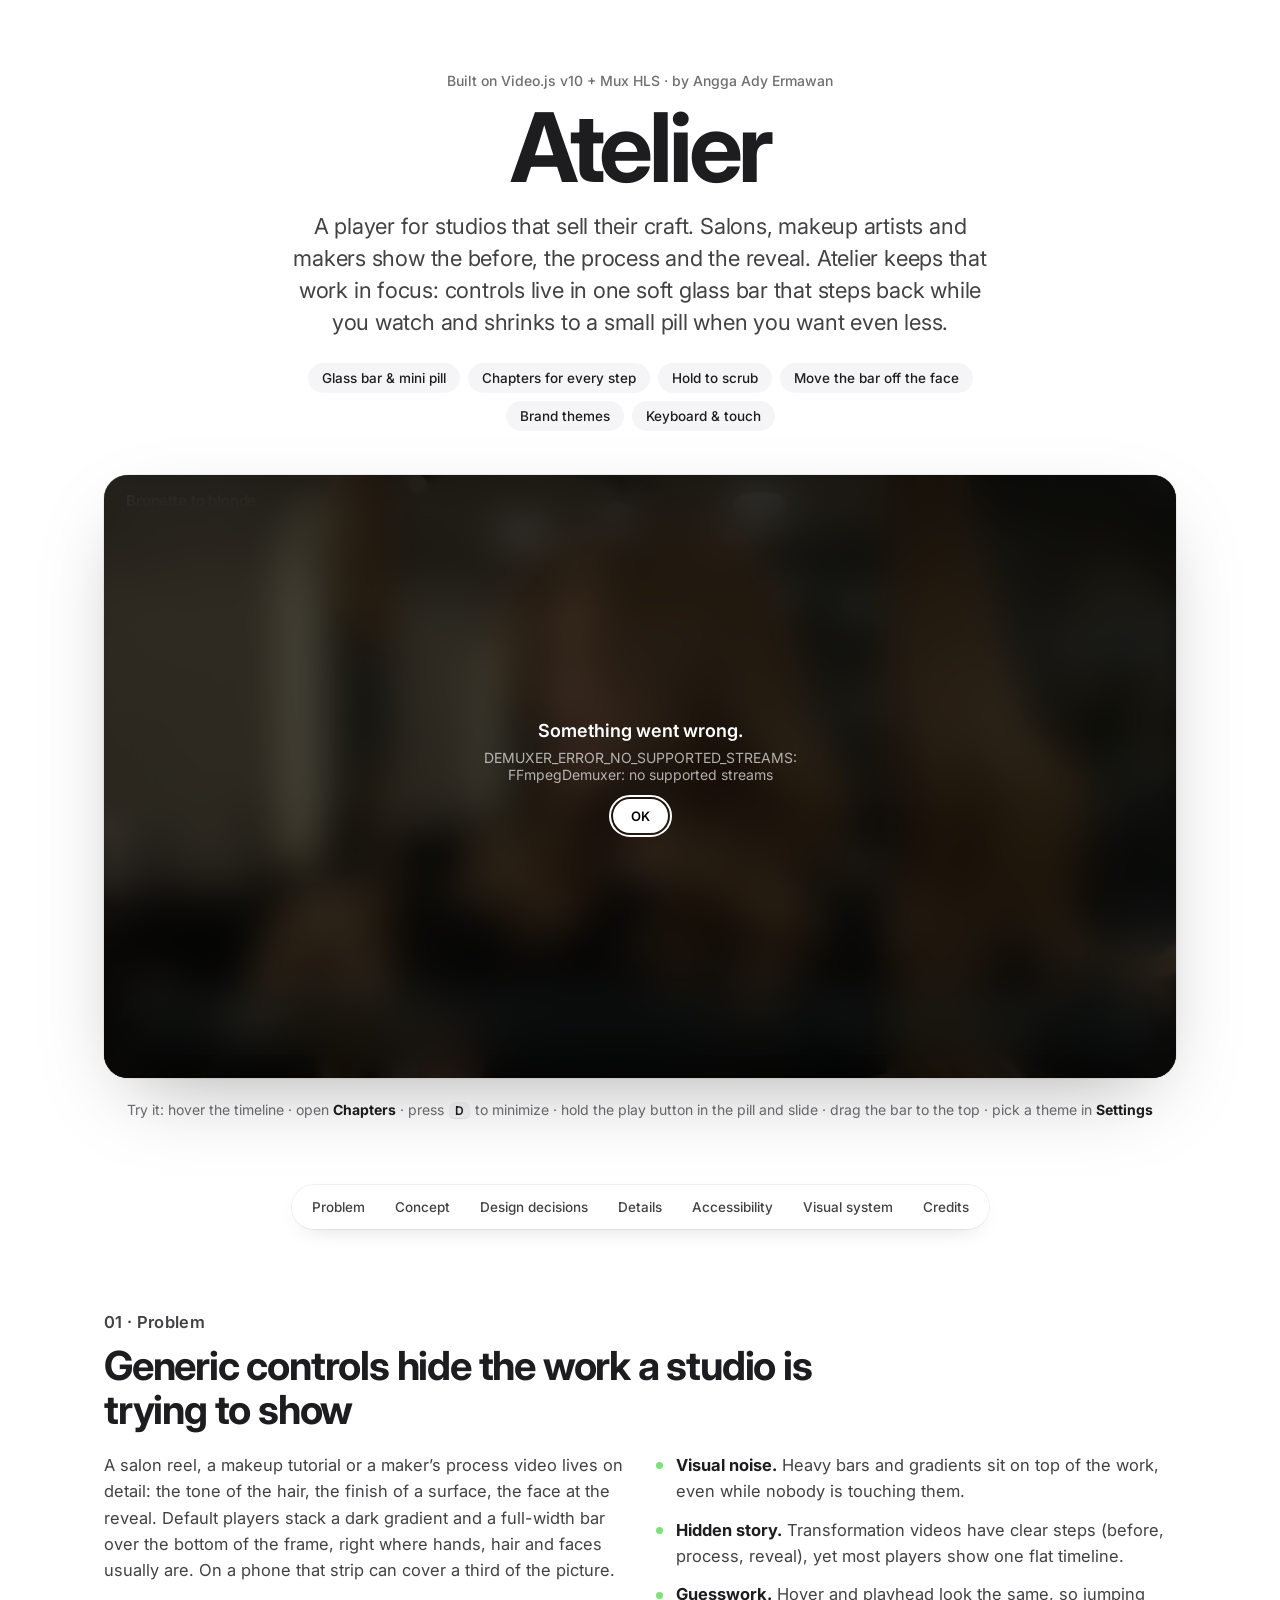
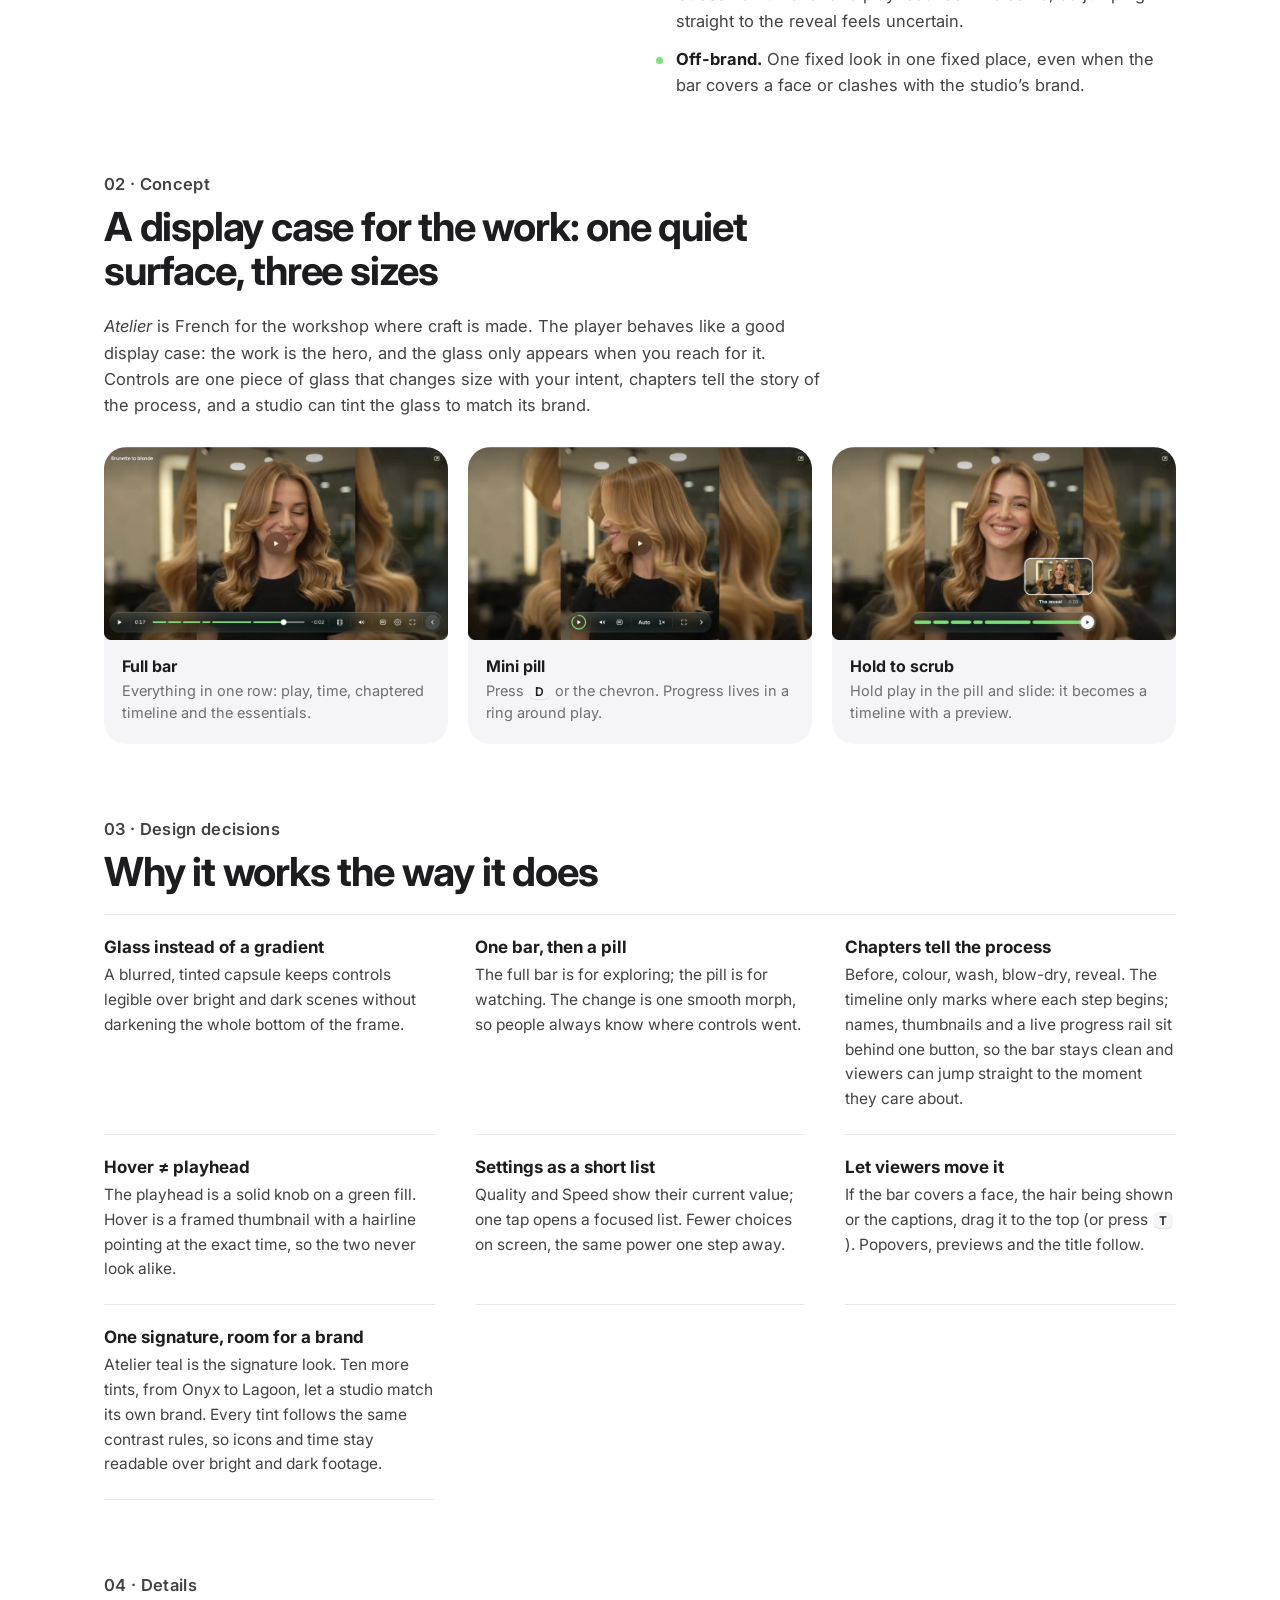
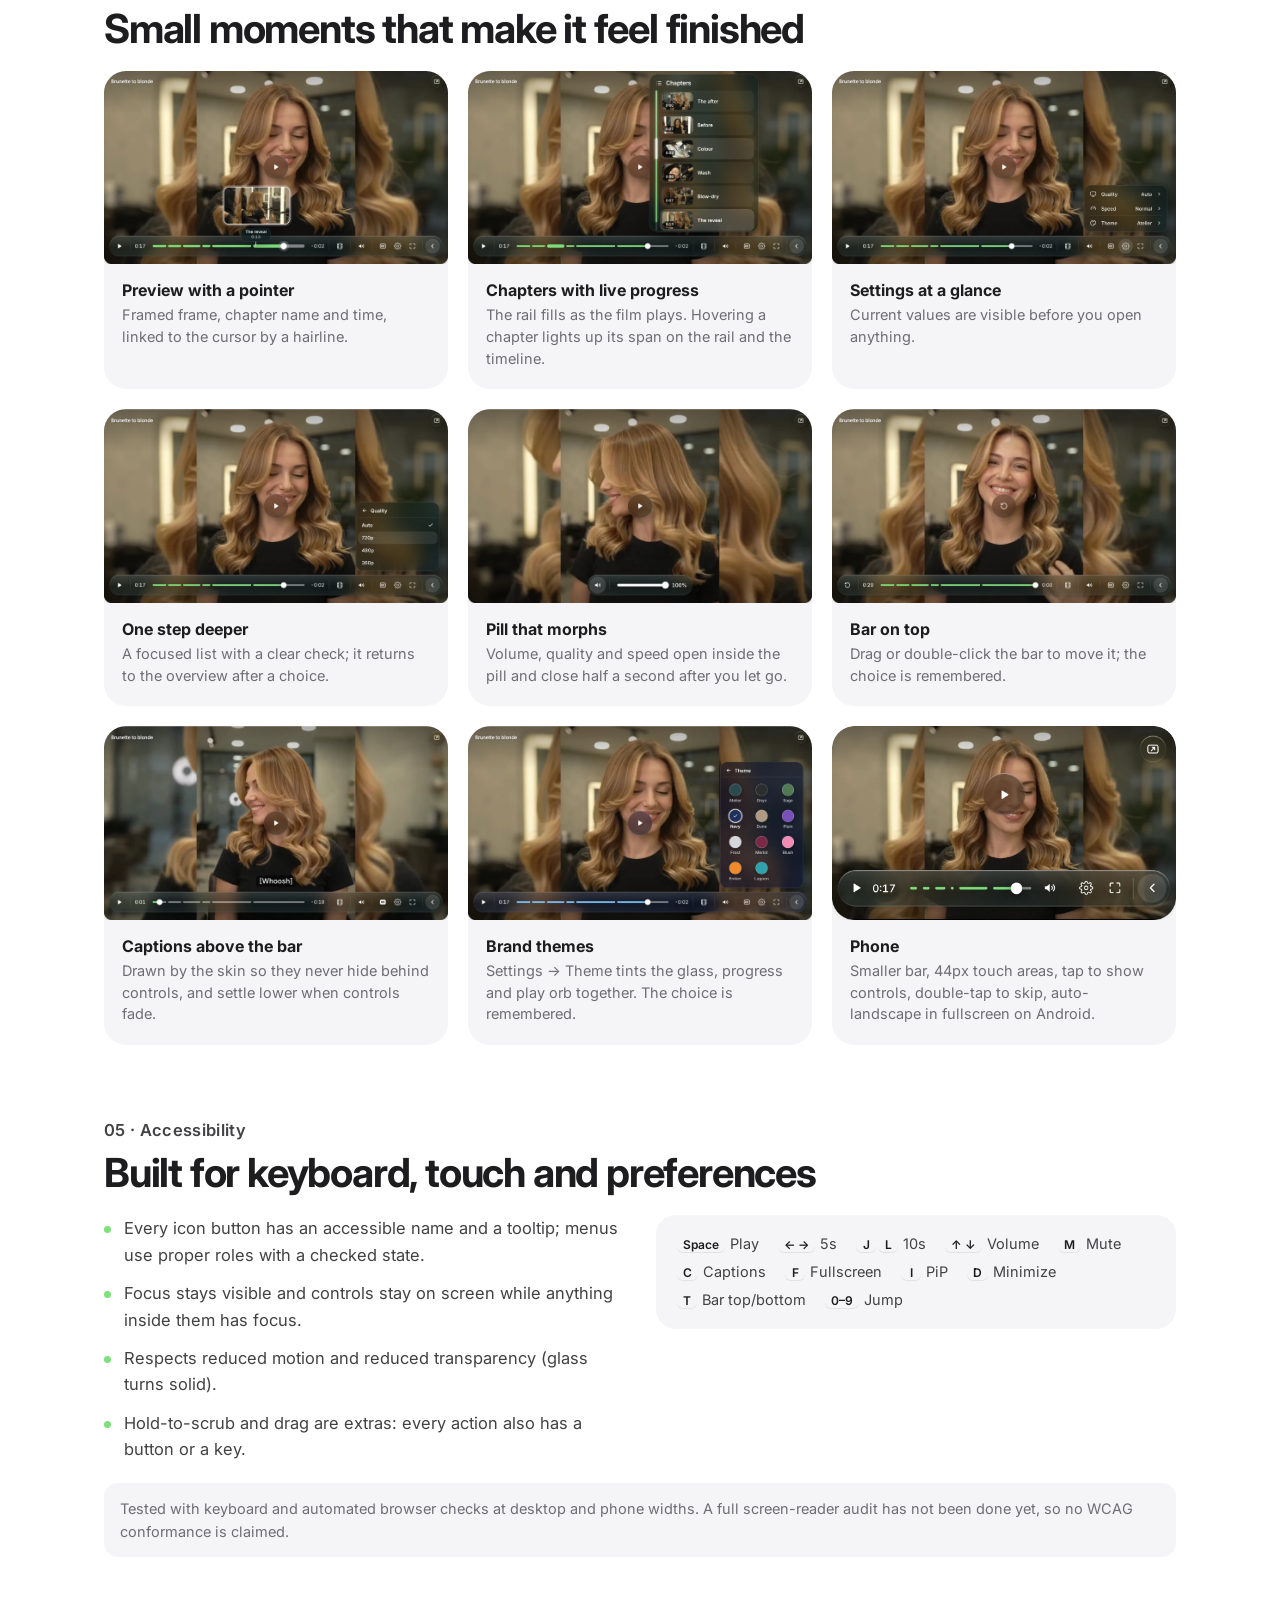
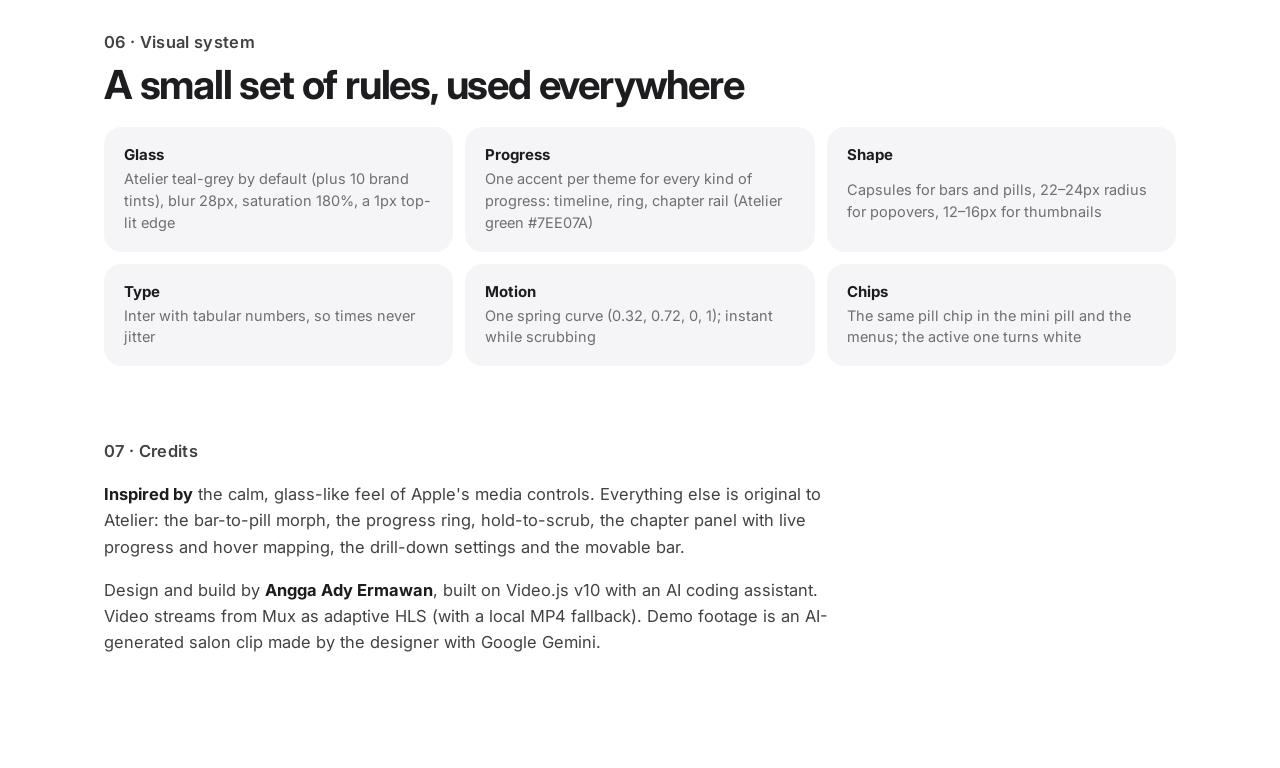
==== atelier/index.html @ 6e2654ac "Add files via upload" ====
<!doctype html>
<html lang="en">
<head>
<meta charset="utf-8">
<meta name="viewport" content="width=device-width, initial-scale=1">
<title>Atelier · A Video.js v10 skin</title>
<meta name="theme-color" content="#ffffff">
<meta name="description" content="Atelier is a Video.js v10 skin for creative studios and salons: a quiet glass player that keeps the work in focus, from the before to the reveal. Designed by Angga Ady Ermawan.">
<link rel="preconnect" href="https://fonts.googleapis.com">
<link rel="preconnect" href="https://fonts.gstatic.com" crossorigin>
<link href="https://fonts.googleapis.com/css2?family=Inter:wght@400;500;600;700&display=swap" rel="stylesheet" media="print" onload="this.media='all'">
  <script type="module" crossorigin src="./assets/index-X8mzECCW.js"></script>
  <link rel="stylesheet" crossorigin href="./assets/index-D1IJtqYs.css">
</head>
<body>
<main class="page">
  <header class="intro">
    <p class="eyebrow">Built on Video.js v10 + Mux HLS · by Angga Ady Ermawan</p>
    <h1>Atelier</h1>
    <p class="lede">A player for studios that sell their craft. Salons, makeup artists and makers show the before, the process and the reveal. Atelier keeps that work in focus: controls live in one soft glass bar that steps back while you watch and shrinks to a small pill when you want even less.</p>
    <ul class="pills" aria-label="Highlights">
      <li>Glass bar &amp; mini pill</li><li>Chapters for every step</li><li>Hold to scrub</li><li>Move the bar off the face</li><li>Brand themes</li><li>Keyboard &amp; touch</li>
    </ul>
  </header>

  <video-player class="atelier" content-title="Brunette to blonde" data-mux-playback-id="DE3edfRfpi7k1F00WEbUk01KboC4ZcxB9VLWufKX5AArU">
    <media-container class="atelier-container">
      <video data-fallback="media/salon-720.mp4" poster="media/poster.jpg" style="object-fit:cover" playsinline preload="metadata" crossorigin="anonymous">
        <track kind="chapters" src="media/chapters.vtt" srclang="en" label="Chapters" default>
        <track kind="metadata" src="media/storyboard.vtt" label="thumbnails" default>
        <track kind="captions" src="media/captions.vtt" srclang="en" label="English">
      </video>

      <div class="atelier-captions" aria-hidden="true"><span></span></div>
      <media-poster class="atelier-poster"><img alt=""></media-poster>

      <media-buffering-indicator class="atelier-buffering" aria-hidden="true">
        <svg viewBox="0 0 48 48"><circle cx="24" cy="24" r="20"/></svg>
      </media-buffering-indicator>

      <media-seek-indicator class="atelier-seek-indicator" aria-hidden="true">
        <span class="atelier-seek-sign"></span><media-seek-indicator-value></media-seek-indicator-value>
      </media-seek-indicator>

      <media-volume-indicator class="atelier-volume-indicator" aria-hidden="true">
        <media-volume-indicator-fill class="atelier-volume-indicator-fill">
          <media-volume-indicator-value class="atelier-volume-indicator-value"></media-volume-indicator-value>
        </media-volume-indicator-fill>
      </media-volume-indicator>

      <media-controls class="atelier-controls">
        <media-controls-backdrop class="atelier-scrim"></media-controls-backdrop>
        <media-controls-content class="atelier-content">
          <media-tooltip-group>

          <div class="atelier-top">
            <div class="atelier-heading">
              <media-title class="atelier-title"></media-title>
            </div>
            <media-pip-button class="atelier-btn atelier-ghost" id="at-pip">
              <svg class="i-on" viewBox="0 0 24 24"><rect x="3" y="5" width="18" height="14" rx="3"/><rect x="12" y="11.5" width="6.5" height="5" rx="1.4" class="fill"/></svg>
              <svg class="i-off" viewBox="0 0 24 24"><rect x="3" y="5" width="18" height="14" rx="3"/><path d="M9 15l6-6m-4 0h4v4"/></svg>
            </media-pip-button>
            <media-tooltip trigger="at-pip" side="bottom" class="atelier-tip"><media-tooltip-label></media-tooltip-label><media-tooltip-shortcut class="atelier-kbd"></media-tooltip-shortcut></media-tooltip>
          </div>

          <media-controls-group class="atelier-center">
            <media-seek-button seconds="-10" class="atelier-btn atelier-orb-sm">
              <svg viewBox="0 0 24 24"><path d="M4 12a8 8 0 1 0 2.4-5.7M4 4v4h4"/></svg><span>10</span>
            </media-seek-button>
            <media-play-button class="atelier-orb">
              <svg class="i-play" viewBox="0 0 24 24"><path d="M8 5.6v12.8a.8.8 0 0 0 1.2.7l10.2-6.4a.8.8 0 0 0 0-1.4L9.2 4.9A.8.8 0 0 0 8 5.6z" class="fill"/></svg>
              <svg class="i-pause" viewBox="0 0 24 24"><rect x="6.5" y="5" width="3.6" height="14" rx="1.2" class="fill"/><rect x="13.9" y="5" width="3.6" height="14" rx="1.2" class="fill"/></svg>
              <svg class="i-replay" viewBox="0 0 24 24"><path d="M4 12a8 8 0 1 0 2.4-5.7M4 4v4h4"/></svg>
            </media-play-button>
            <media-seek-button seconds="10" class="atelier-btn atelier-orb-sm">
              <svg viewBox="0 0 24 24"><path d="M20 12a8 8 0 1 1-2.4-5.7M20 4v4h-4"/></svg><span>10</span>
            </media-seek-button>
          </media-controls-group>

          <div class="atelier-dock">
          <div class="atelier-full">
          <div class="atelier-scrub">
            <media-time class="atelier-scrub-time" type="current"></media-time>
            <media-time-slider class="atelier-timeline">
              <media-time-slider-chapters class="atelier-chapters">
                <template>
                  <div class="atelier-chapter">
                    <media-slider-track class="atelier-track">
                      <media-slider-buffer class="atelier-buffer"></media-slider-buffer>
                      <media-slider-fill class="atelier-fill"></media-slider-fill>
                    </media-slider-track>
                  </div>
                </template>
              </media-time-slider-chapters>
              <media-slider-thumb class="atelier-knob"></media-slider-thumb>
              <media-slider-preview class="atelier-preview">
                <div class="atelier-card">
                  <media-slider-thumbnail class="atelier-thumb"><img alt="" aria-hidden="true" decoding="async"></media-slider-thumbnail>
                  <div class="atelier-pill">
                    <media-time-slider-chapter-title class="atelier-card-chapter"></media-time-slider-chapter-title>
                    <media-slider-value class="atelier-card-time" type="pointer"></media-slider-value>
                  </div>
                  <i class="atelier-stem" aria-hidden="true"></i>
                </div>
              </media-slider-preview>
            </media-time-slider>
            <media-time class="atelier-scrub-time atelier-remaining" type="remaining"></media-time>
          </div>
          <span class="atelier-divider at-fold" aria-hidden="true"></span>
          <div class="atelier-bar">
            <media-play-button class="atelier-btn" id="at-play">
              <svg class="atelier-ring" viewBox="0 0 48 48" aria-hidden="true"><circle class="ring-bg" cx="24" cy="24" r="21"/><circle class="ring-fg" cx="24" cy="24" r="21" pathLength="100"/></svg>
              <svg class="i-play" viewBox="0 0 24 24"><path d="M8 5.6v12.8a.8.8 0 0 0 1.2.7l10.2-6.4a.8.8 0 0 0 0-1.4L9.2 4.9A.8.8 0 0 0 8 5.6z" class="fill"/></svg>
              <svg class="i-pause" viewBox="0 0 24 24"><rect x="6.5" y="5" width="3.6" height="14" rx="1.2" class="fill"/><rect x="13.9" y="5" width="3.6" height="14" rx="1.2" class="fill"/></svg>
              <svg class="i-replay" viewBox="0 0 24 24"><path d="M4 12a8 8 0 1 0 2.4-5.7M4 4v4h4"/></svg>
            </media-play-button>
            <media-tooltip trigger="at-play" side="top" class="atelier-tip"><media-tooltip-label></media-tooltip-label><media-tooltip-shortcut class="atelier-kbd"></media-tooltip-shortcut></media-tooltip>
            <span class="bar-sep play-sep" aria-hidden="true"></span>

            <span class="bar-sep chap-sep" aria-hidden="true"></span>
            <button type="button" class="atelier-btn atelier-chapters-btn at-fold" id="at-chapters" aria-haspopup="true" aria-expanded="false" aria-controls="at-chapters-menu" aria-label="Chapters" hidden>
              <svg viewBox="0 0 24 24"><rect x="4" y="3" width="16" height="18" rx="2.5"/><path d="M8 3v18M16 3v18M4 7.5h4M4 12h4M4 16.5h4M16 7.5h4M16 12h4M16 16.5h4"/></svg>
            </button>
            <media-tooltip trigger="at-chapters" side="top" class="atelier-tip"><span>Chapters</span></media-tooltip>

            <span class="atelier-spacer"><span class="atelier-scene" aria-hidden="true"></span></span>

            <span class="bar-sep" aria-hidden="true"></span>
            <media-mute-button class="atelier-btn at-fold" id="at-mute" commandfor="at-volume">
              <svg class="i-vol" viewBox="0 0 24 24"><path d="M4 9.5v5h3.2L12 18.6V5.4L7.2 9.5z" class="fill"/><path class="w1" d="M15.5 9.5a3.5 3.5 0 0 1 0 5"/><path class="w2" d="M18 7a7 7 0 0 1 0 10"/></svg>
              <svg class="i-muted" viewBox="0 0 24 24"><path d="M4 9.5v5h3.2L12 18.6V5.4L7.2 9.5z" class="fill"/><path d="M16 9.5l5 5m0-5l-5 5"/></svg>
            </media-mute-button>
            <media-volume-popover id="at-volume" open-on-hover delay="150" close-delay="120" side="top" class="atelier-volume-pop">
              <media-volume-slider class="atelier-volume" orientation="vertical">
                <media-slider-track class="atelier-volume-track"><media-slider-fill class="atelier-volume-fill"></media-slider-fill></media-slider-track>
                <media-slider-thumb class="atelier-volume-thumb"></media-slider-thumb>
              </media-volume-slider>
            </media-volume-popover>

            <span class="bar-sep" aria-hidden="true"></span>
            <media-captions-button class="atelier-btn atelier-cc" id="at-cc">
              <svg viewBox="0 0 24 24"><rect x="3" y="5" width="18" height="14" rx="3.2"/><path d="M10.4 10.2a2.2 2.2 0 1 0 0 3.6M16.6 10.2a2.2 2.2 0 1 0 0 3.6"/></svg>
            </media-captions-button>
            <media-tooltip trigger="at-cc" side="top" class="atelier-tip"><media-tooltip-label></media-tooltip-label><media-tooltip-shortcut class="atelier-kbd"></media-tooltip-shortcut></media-tooltip>
            <span class="atelier-csep" aria-hidden="true"></span>
            <span class="atelier-quality" aria-label="Quality"></span>

            <button type="button" class="atelier-btn atelier-settings-btn at-fold" id="at-settings" aria-haspopup="true" aria-expanded="false" aria-controls="at-settings-menu" aria-label="Playback speed">
              <svg viewBox="0 0 24 24"><circle cx="12" cy="12" r="3"/><path d="M19.4 15a1.7 1.7 0 0 0 .3 1.8l.1.1a2 2 0 1 1-2.8 2.8l-.1-.1a1.7 1.7 0 0 0-1.8-.3 1.7 1.7 0 0 0-1 1.5V21a2 2 0 1 1-4 0v-.1a1.7 1.7 0 0 0-1.1-1.5 1.7 1.7 0 0 0-1.8.3l-.1.1a2 2 0 1 1-2.8-2.8l.1-.1a1.7 1.7 0 0 0 .3-1.8 1.7 1.7 0 0 0-1.5-1H3a2 2 0 1 1 0-4h.1a1.7 1.7 0 0 0 1.5-1.1 1.7 1.7 0 0 0-.3-1.8l-.1-.1a2 2 0 1 1 2.8-2.8l.1.1a1.7 1.7 0 0 0 1.8.3H9a1.7 1.7 0 0 0 1-1.5V3a2 2 0 1 1 4 0v.1a1.7 1.7 0 0 0 1 1.5 1.7 1.7 0 0 0 1.8-.3l.1-.1a2 2 0 1 1 2.8 2.8l-.1.1a1.7 1.7 0 0 0-.3 1.8V9a1.7 1.7 0 0 0 1.5 1H21a2 2 0 1 1 0 4h-.1a1.7 1.7 0 0 0-1.5 1z"/></svg>
            </button>
            <media-tooltip trigger="at-settings" side="top" class="atelier-tip"><span>Speed</span></media-tooltip>

            <media-fullscreen-button class="atelier-btn at-fold" id="at-fs">
              <svg class="i-enter" viewBox="0 0 24 24"><path d="M4 9V5.5A1.5 1.5 0 0 1 5.5 4H9M15 4h3.5A1.5 1.5 0 0 1 20 5.5V9M20 15v3.5a1.5 1.5 0 0 1-1.5 1.5H15M9 20H5.5A1.5 1.5 0 0 1 4 18.5V15"/></svg>
              <svg class="i-exit" viewBox="0 0 24 24"><path d="M9 4v3.5A1.5 1.5 0 0 1 7.5 9H4M20 9h-3.5A1.5 1.5 0 0 1 15 7.5V4M15 20v-3.5a1.5 1.5 0 0 1 1.5-1.5H20M4 15h3.5A1.5 1.5 0 0 1 9 16.5V20"/></svg>
            </media-fullscreen-button>
            <media-tooltip trigger="at-fs" side="top" class="atelier-tip"><media-tooltip-label></media-tooltip-label><media-tooltip-shortcut class="atelier-kbd"></media-tooltip-shortcut></media-tooltip>

            <span class="atelier-vsep" aria-hidden="true"></span>
            <button type="button" class="atelier-btn atelier-compact-toggle" id="at-compact" aria-expanded="true" aria-label="Collapse controls">
              <svg viewBox="0 0 24 24"><path d="M14.5 6l-6 6 6 6"/></svg>
            </button>
            <media-tooltip trigger="at-compact" side="top" class="atelier-tip"><span class="at-compact-label">Collapse</span><span class="atelier-kbd">D</span></media-tooltip>
          </div>
          </div>
          <div class="atelier-mini" data-view="main">
            <div class="mini-view" data-name="main">
              <media-play-button class="atelier-btn mini-play">
                <svg class="atelier-ring" viewBox="0 0 48 48" aria-hidden="true"><circle class="ring-bg" cx="24" cy="24" r="21"/><circle class="ring-fg" cx="24" cy="24" r="21" pathLength="100"/></svg>
                <svg class="i-play" viewBox="0 0 24 24"><path d="M8 5.6v12.8a.8.8 0 0 0 1.2.7l10.2-6.4a.8.8 0 0 0 0-1.4L9.2 4.9A.8.8 0 0 0 8 5.6z" class="fill"/></svg>
                <svg class="i-pause" viewBox="0 0 24 24"><rect x="6.5" y="5" width="3.6" height="14" rx="1.2" class="fill"/><rect x="13.9" y="5" width="3.6" height="14" rx="1.2" class="fill"/></svg>
                <svg class="i-replay" viewBox="0 0 24 24"><path d="M4 12a8 8 0 1 0 2.4-5.7M4 4v4h4"/></svg>
              </media-play-button>
              <span class="mini-sep" aria-hidden="true"></span>
              <button type="button" class="atelier-btn mini-open" data-open="volume" aria-label="Volume">
                <svg class="i-vol" viewBox="0 0 24 24"><path d="M4 9.5v5h3.2L12 18.6V5.4L7.2 9.5z" class="fill"/><path class="w1" d="M15.5 9.5a3.5 3.5 0 0 1 0 5"/><path class="w2" d="M18 7a7 7 0 0 1 0 10"/></svg>
              </button>
              <media-captions-button class="atelier-btn atelier-cc">
                <svg viewBox="0 0 24 24"><rect x="3" y="5" width="18" height="14" rx="3.2"/><path d="M10.4 10.2a2.2 2.2 0 1 0 0 3.6M16.6 10.2a2.2 2.2 0 1 0 0 3.6"/></svg>
              </media-captions-button>
              <span class="mini-sep" aria-hidden="true"></span>
              <button type="button" class="atelier-btn mini-open mini-gear" data-open="more" aria-label="Quality and speed"><svg viewBox="0 0 24 24"><circle cx="12" cy="12" r="3"/><path d="M19.4 15a1.7 1.7 0 0 0 .3 1.8l.1.1a2 2 0 1 1-2.8 2.8l-.1-.1a1.7 1.7 0 0 0-1.8-.3 1.7 1.7 0 0 0-1 1.5V21a2 2 0 1 1-4 0v-.1a1.7 1.7 0 0 0-1.1-1.5 1.7 1.7 0 0 0-1.8.3l-.1.1a2 2 0 1 1-2.8-2.8l.1-.1a1.7 1.7 0 0 0 .3-1.8 1.7 1.7 0 0 0-1.5-1H3a2 2 0 1 1 0-4h.1a1.7 1.7 0 0 0 1.5-1.1 1.7 1.7 0 0 0-.3-1.8l-.1-.1a2 2 0 1 1 2.8-2.8l.1.1a1.7 1.7 0 0 0 1.8.3H9a1.7 1.7 0 0 0 1-1.5V3a2 2 0 1 1 4 0v.1a1.7 1.7 0 0 0 1 1.5 1.7 1.7 0 0 0 1.8-.3l.1-.1a2 2 0 1 1 2.8 2.8l-.1.1a1.7 1.7 0 0 0-.3 1.8V9a1.7 1.7 0 0 0 1.5 1H21a2 2 0 1 1 0 4h-.1a1.7 1.7 0 0 0-1.5 1z"/></svg></button>
              <button type="button" class="mini-text mini-open" data-open="quality" aria-label="Quality"><span class="mini-quality"></span></button>
              <button type="button" class="mini-text mini-open" data-open="speed" aria-label="Speed"><span class="mini-speed">1×</span></button>
              <span class="mini-sep" aria-hidden="true"></span>
              <media-fullscreen-button class="atelier-btn mini-fs">
                <svg class="i-enter" viewBox="0 0 24 24"><path d="M4 9V5.5A1.5 1.5 0 0 1 5.5 4H9M15 4h3.5A1.5 1.5 0 0 1 20 5.5V9M20 15v3.5a1.5 1.5 0 0 1-1.5 1.5H15M9 20H5.5A1.5 1.5 0 0 1 4 18.5V15"/></svg>
                <svg class="i-exit" viewBox="0 0 24 24"><path d="M9 4v3.5A1.5 1.5 0 0 1 7.5 9H4M20 9h-3.5A1.5 1.5 0 0 1 15 7.5V4M15 20v-3.5a1.5 1.5 0 0 1 1.5-1.5H20M4 15h3.5A1.5 1.5 0 0 1 9 16.5V20"/></svg>
              </media-fullscreen-button>
              <button type="button" class="atelier-btn mini-expand" aria-label="Expand controls"><svg viewBox="0 0 24 24"><path d="M9.5 6l6 6-6 6"/></svg></button>
            </div>

            <div class="mini-view" data-name="volume" role="group" aria-label="Volume">
              <media-mute-button class="atelier-btn mini-mute">
                <svg class="i-vol" viewBox="0 0 24 24"><path d="M4 9.5v5h3.2L12 18.6V5.4L7.2 9.5z" class="fill"/><path class="w1" d="M15.5 9.5a3.5 3.5 0 0 1 0 5"/><path class="w2" d="M18 7a7 7 0 0 1 0 10"/></svg>
                <svg class="i-muted" viewBox="0 0 24 24"><path d="M4 9.5v5h3.2L12 18.6V5.4L7.2 9.5z" class="fill"/><path d="M16 9.5l5 5m0-5l-5 5"/></svg>
              </media-mute-button>
              <span class="mini-sep" aria-hidden="true"></span>
              <media-volume-slider class="mini-volume">
                <media-slider-track class="mini-volume-track"><media-slider-fill class="mini-volume-fill"></media-slider-fill></media-slider-track>
                <media-slider-thumb class="mini-volume-thumb"></media-slider-thumb>
              </media-volume-slider>
              <span class="mini-pct" aria-hidden="true">100%</span>
            </div>

            <div class="mini-view mini-scrub-view" data-name="scrub" aria-hidden="true">
              <div class="mini-scrub">
                <div class="mini-scrub-track"></div>
                <div class="mini-scrub-knob"><svg viewBox="0 0 24 24"><path d="M8 5.6v12.8a.8.8 0 0 0 1.2.7l10.2-6.4a.8.8 0 0 0 0-1.4L9.2 4.9A.8.8 0 0 0 8 5.6z" class="fill"/></svg></div>
                <div class="mini-scrub-preview">
                  <div class="mini-scrub-thumb"></div>
                  <div class="mini-scrub-label"><b class="mini-scrub-chapter"></b><span class="mini-scrub-dot">·</span><span class="mini-scrub-time"></span></div>
                </div>
              </div>
            </div>

            <div class="mini-view" data-name="more" role="group" aria-label="Quality and speed">
              <button type="button" class="mini-open mini-ico mini-tag" data-open="quality" aria-label="Quality"><svg viewBox="0 0 24 24"><rect x="3" y="4.5" width="18" height="12" rx="2"/><path d="M9 20h6M12 16.5V20"/></svg><span class="mini-quality-2"></span></button>
              <span class="mini-sep" aria-hidden="true"></span>
              <button type="button" class="mini-open mini-ico mini-tag" data-open="speed" aria-label="Speed"><svg viewBox="0 0 24 24"><path d="M4.5 16a8 8 0 1 1 15 0"/><path d="M12 13l3.5-4"/><circle cx="12" cy="13.5" r="1" class="fill"/></svg><span class="mini-speed-2"></span></button>
            </div>

            <div class="mini-view" data-name="quality" role="radiogroup" aria-label="Quality">
              <div class="mini-chips mini-quality-chips"></div>
            </div>

            <div class="mini-view" data-name="speed" role="radiogroup" aria-label="Speed">
              <div class="mini-chips mini-speed-chips"></div>
            </div>
          </div>
          </div>

          <div class="atelier-menu atelier-chapters-menu" id="at-chapters-menu" role="menu" aria-label="Chapters" hidden></div>
          <div class="atelier-menu atelier-settings-menu" id="at-settings-menu" role="menu" aria-label="Playback speed" hidden>
            <p class="atelier-menu-label">Speed</p>
          </div>

          </media-tooltip-group>
        </media-controls-content>
      </media-controls>

      <media-hotkey keys="Space" action="togglePaused"></media-hotkey>
      <media-hotkey keys="k" action="togglePaused"></media-hotkey>
      <media-hotkey keys="m" action="toggleMuted"></media-hotkey>
      <media-hotkey keys="f" action="toggleFullscreen"></media-hotkey>
      <media-hotkey keys="c" action="toggleSubtitles"></media-hotkey>
      <media-hotkey keys="i" action="togglePictureInPicture"></media-hotkey>
      <media-hotkey keys="ArrowLeft" action="seekStep" value="-5"></media-hotkey>
      <media-hotkey keys="ArrowRight" action="seekStep" value="5"></media-hotkey>
      <media-hotkey keys="j" action="seekStep" value="-10"></media-hotkey>
      <media-hotkey keys="l" action="seekStep" value="10"></media-hotkey>
      <media-hotkey keys="ArrowUp" action="volumeStep" value="0.05"></media-hotkey>
      <media-hotkey keys="ArrowDown" action="volumeStep" value="-0.05"></media-hotkey>
      <media-hotkey keys="0-9" action="seekToPercent"></media-hotkey>
      <media-hotkey keys="Shift+>" action="speedUp"></media-hotkey>
      <media-hotkey keys="Shift+<" action="speedDown"></media-hotkey>

      <media-gesture type="tap" action="togglePaused" pointer="mouse" region="center"></media-gesture>
      <media-gesture type="tap" action="toggleControls" pointer="touch"></media-gesture>
      <media-gesture type="doubletap" action="seekStep" value="-10" region="left"></media-gesture>
      <media-gesture type="doubletap" action="seekStep" value="10" region="right"></media-gesture>

      <media-status-announcer></media-status-announcer>

      <media-error-dialog>
        <media-dialog-popup class="atelier-error">
          <media-dialog-title class="atelier-error-title"></media-dialog-title>
          <media-dialog-description class="atelier-error-desc"></media-dialog-description>
          <media-dialog-close class="atelier-error-close"></media-dialog-close>
        </media-dialog-popup>
      </media-error-dialog>
    </media-container>
  </video-player>

  <p class="try">Try it: hover the timeline · open <b>Chapters</b> · press <kbd>D</kbd> to minimize · hold the play button in the pill and slide · drag the bar to the top · pick a theme in <b>Settings</b></p>

  <article class="story">
    <nav class="toc" aria-label="On this page">
      <a href="#problem">Problem</a><a href="#concept">Concept</a><a href="#decisions">Design decisions</a><a href="#details">Details</a><a href="#a11y">Accessibility</a><a href="#system">Visual system</a><a href="#credits">Credits</a>
    </nav>

    <section id="problem" class="block">
      <p class="kicker">01 · Problem</p>
      <h2>Generic controls hide the work a studio is trying to show</h2>
      <div class="two">
        <p>A salon reel, a makeup tutorial or a maker&rsquo;s process video lives on detail: the tone of the hair, the finish of a surface, the face at the reveal. Default players stack a dark gradient and a full-width bar over the bottom of the frame, right where hands, hair and faces usually are. On a phone that strip can cover a third of the picture.</p>
        <ul class="list">
          <li><b>Visual noise.</b> Heavy bars and gradients sit on top of the work, even while nobody is touching them.</li>
          <li><b>Hidden story.</b> Transformation videos have clear steps (before, process, reveal), yet most players show one flat timeline.</li>
          <li><b>Guesswork.</b> Hover and playhead look the same, so jumping straight to the reveal feels uncertain.</li>
          <li><b>Off-brand.</b> One fixed look in one fixed place, even when the bar covers a face or clashes with the studio&rsquo;s brand.</li>
        </ul>
      </div>
    </section>

    <section id="concept" class="block">
      <p class="kicker">02 · Concept</p>
      <h2>A display case for the work: one quiet surface, three sizes</h2>
      <p class="wide"><i>Atelier</i> is French for the workshop where craft is made. The player behaves like a good display case: the work is the hero, and the glass only appears when you reach for it. Controls are one piece of glass that changes size with your intent, chapters tell the story of the process, and a studio can tint the glass to match its brand.</p>
      <div class="cards three">
        <figure class="card"><img src="shots/01-expanded.webp" alt="Expanded glass bar with time, chaptered timeline and controls in one row" loading="lazy"><figcaption><b>Full bar</b><span>Everything in one row: play, time, chaptered timeline and the essentials.</span></figcaption></figure>
        <figure class="card"><img src="shots/06-minimized.webp" alt="Minimized pill with a progress ring around play, volume, captions, quality, speed and fullscreen" loading="lazy"><figcaption><b>Mini pill</b><span>Press <kbd>D</kbd> or the chevron. Progress lives in a ring around play.</span></figcaption></figure>
        <figure class="card"><img src="shots/08-hold-scrub.webp" alt="Pill turned into a scrubber with a framed preview and chapter name" loading="lazy"><figcaption><b>Hold to scrub</b><span>Hold play in the pill and slide: it becomes a timeline with a preview.</span></figcaption></figure>
      </div>
    </section>

    <section id="decisions" class="block">
      <p class="kicker">03 · Design decisions</p>
      <h2>Why it works the way it does</h2>
      <div class="rows">
        <div class="row"><b>Glass instead of a gradient</b><p>A blurred, tinted capsule keeps controls legible over bright and dark scenes without darkening the whole bottom of the frame.</p></div>
        <div class="row"><b>One bar, then a pill</b><p>The full bar is for exploring; the pill is for watching. The change is one smooth morph, so people always know where controls went.</p></div>
        <div class="row"><b>Chapters tell the process</b><p>Before, colour, wash, blow-dry, reveal. The timeline only marks where each step begins; names, thumbnails and a live progress rail sit behind one button, so the bar stays clean and viewers can jump straight to the moment they care about.</p></div>
        <div class="row"><b>Hover ≠ playhead</b><p>The playhead is a solid knob on a green fill. Hover is a framed thumbnail with a hairline pointing at the exact time, so the two never look alike.</p></div>
        <div class="row"><b>Settings as a short list</b><p>Quality and Speed show their current value; one tap opens a focused list. Fewer choices on screen, the same power one step away.</p></div>
        <div class="row"><b>Let viewers move it</b><p>If the bar covers a face, the hair being shown or the captions, drag it to the top (or press <kbd>T</kbd>). Popovers, previews and the title follow.</p></div>
        <div class="row"><b>One signature, room for a brand</b><p>Atelier teal is the signature look. Ten more tints, from Onyx to Lagoon, let a studio match its own brand. Every tint follows the same contrast rules, so icons and time stay readable over bright and dark footage.</p></div>
      </div>
    </section>

    <section id="details" class="block">
      <p class="kicker">04 · Details</p>
      <h2>Small moments that make it feel finished</h2>
      <div class="cards two-col">
        <figure class="card"><img src="shots/02-preview.webp" alt="Timeline hover showing a framed thumbnail with chapter name and time" loading="lazy"><figcaption><b>Preview with a pointer</b><span>Framed frame, chapter name and time, linked to the cursor by a hairline.</span></figcaption></figure>
        <figure class="card"><img src="shots/03-chapters.webp" alt="Chapters popover with thumbnails, a green progress rail and a hovered chapter highlighted on the timeline" loading="lazy"><figcaption><b>Chapters with live progress</b><span>The rail fills as the film plays. Hovering a chapter lights up its span on the rail and the timeline.</span></figcaption></figure>
        <figure class="card"><img src="shots/04-settings.webp" alt="Settings popover listing Quality Auto and Speed Normal" loading="lazy"><figcaption><b>Settings at a glance</b><span>Current values are visible before you open anything.</span></figcaption></figure>
        <figure class="card"><img src="shots/05-settings-quality.webp" alt="Quality list with Auto checked" loading="lazy"><figcaption><b>One step deeper</b><span>A focused list with a clear check; it returns to the overview after a choice.</span></figcaption></figure>
        <figure class="card"><img src="shots/07-mini-volume.webp" alt="Mini pill morphed into a volume slider with a percentage" loading="lazy"><figcaption><b>Pill that morphs</b><span>Volume, quality and speed open inside the pill and close half a second after you let go.</span></figcaption></figure>
        <figure class="card"><img src="shots/09-dock-top.webp" alt="Glass bar moved to the top of the frame, title moved to the bottom" loading="lazy"><figcaption><b>Bar on top</b><span>Drag or double-click the bar to move it; the choice is remembered.</span></figcaption></figure>
        <figure class="card"><img src="shots/10-captions.webp" alt="Caption shown above the glass bar" loading="lazy"><figcaption><b>Captions above the bar</b><span>Drawn by the skin so they never hide behind controls, and settle lower when controls fade.</span></figcaption></figure>
        <figure class="card"><img src="shots/13-themes.webp" alt="Theme picker in settings showing eleven colour dots, Navy selected" loading="lazy"><figcaption><b>Brand themes</b><span>Settings → Theme tints the glass, progress and play orb together. The choice is remembered.</span></figcaption></figure>
        <figure class="card phone"><img src="shots/11-mobile.webp" alt="Phone layout with a compact bar" loading="lazy"><figcaption><b>Phone</b><span>Smaller bar, 44px touch areas, tap to show controls, double-tap to skip, auto-landscape in fullscreen on Android.</span></figcaption></figure>
      </div>
    </section>

    <section id="a11y" class="block">
      <p class="kicker">05 · Accessibility</p>
      <h2>Built for keyboard, touch and preferences</h2>
      <div class="two">
        <ul class="list">
          <li>Every icon button has an accessible name and a tooltip; menus use proper roles with a checked state.</li>
          <li>Focus stays visible and controls stay on screen while anything inside them has focus.</li>
          <li>Respects reduced motion and reduced transparency (glass turns solid).</li>
          <li>Hold-to-scrub and drag are extras: every action also has a button or a key.</li>
        </ul>
        <div class="keys">
          <span><kbd>Space</kbd> Play</span><span><kbd>← →</kbd> 5s</span><span><kbd>J</kbd><kbd>L</kbd> 10s</span><span><kbd>↑ ↓</kbd> Volume</span><span><kbd>M</kbd> Mute</span><span><kbd>C</kbd> Captions</span><span><kbd>F</kbd> Fullscreen</span><span><kbd>I</kbd> PiP</span><span><kbd>D</kbd> Minimize</span><span><kbd>T</kbd> Bar top/bottom</span><span><kbd>0–9</kbd> Jump</span>
        </div>
      </div>
      <p class="note">Tested with keyboard and automated browser checks at desktop and phone widths. A full screen-reader audit has not been done yet, so no WCAG conformance is claimed.</p>
    </section>

    <section id="system" class="block">
      <p class="kicker">06 · Visual system</p>
      <h2>A small set of rules, used everywhere</h2>
      <div class="spec">
        <div><b>Glass</b><span>Atelier teal-grey by default (plus 10 brand tints), blur 28px, saturation 180%, a 1px top-lit edge</span></div>
        <div><b>Progress</b><span>One accent per theme for every kind of progress: timeline, ring, chapter rail (Atelier green #7EE07A)</span></div>
        <div><b>Shape</b><span>Capsules for bars and pills, 22–24px radius for popovers, 12–16px for thumbnails</span></div>
        <div><b>Type</b><span>Inter with tabular numbers, so times never jitter</span></div>
        <div><b>Motion</b><span>One spring curve (0.32, 0.72, 0, 1); instant while scrubbing</span></div>
        <div><b>Chips</b><span>The same pill chip in the mini pill and the menus; the active one turns white</span></div>
      </div>
    </section>

    <section id="credits" class="block credits">
      <p class="kicker">07 · Credits</p>
      <p><b>Inspired by</b> the calm, glass-like feel of Apple's media controls. Everything else is original to Atelier: the bar-to-pill morph, the progress ring, hold-to-scrub, the chapter panel with live progress and hover mapping, the drill-down settings and the movable bar.</p>
      <p>Design and build by <b>Angga Ady Ermawan</b>, built on Video.js v10 with an AI coding assistant. Video streams from Mux as adaptive HLS (with a local MP4 fallback). Demo footage is an AI-generated salon clip made by the designer with Google Gemini.</p>
    </section>
  </article>
</main>
</body>
</html>
---- atelier/assets/index-D1IJtqYs.css ----
.atelier{--media-accent-color:#fff;--media-border-radius:24px;--media-font-family:"Inter", -apple-system, BlinkMacSystemFont, "SF Pro Text", ui-sans-serif, system-ui, sans-serif;--at-glass:#12262a61;--at-glass-strong:#0e1e2299;--at-blur:blur(28px) saturate(180%) brightness(1.08);--at-edge:#ffffff29;--at-shine:linear-gradient(180deg, #ffffff38, #ffffff0a 45%, #fff0 60%, #ffffff0f);--at-shadow:0 10px 30px -10px #00000073, 0 2px 6px -2px #00000040;--at-text:#fff;--at-muted:#ffffffa8;--at-spring:cubic-bezier(.32, .72, 0, 1);font-family:var(--media-font-family);color:var(--at-text);-webkit-font-smoothing:antialiased;display:block}.atelier-container{aspect-ratio:16/9;border-radius:var(--media-border-radius);isolation:isolate;background:#000;display:block;position:relative;overflow:hidden;box-shadow:0 0 0 1px #ffffff0f,0 40px 90px -30px #000000bf;container-type:inline-size}.atelier-container:fullscreen{aspect-ratio:auto;border-radius:0}.atelier-container:focus-visible{outline-offset:-2px}.atelier-container>video,.atelier-container>mux-video{object-fit:contain;width:100%;height:100%;display:block}.atelier-poster{pointer-events:none;position:absolute;inset:0}.atelier-poster img{object-fit:cover;width:100%;height:100%}.atelier-poster img:not([src]){display:none}.atelier-dock,.atelier-orb,.atelier-orb-sm,.atelier-ghost,.atelier-volume-pop,.atelier-seek-indicator,.atelier-volume-indicator{background:var(--at-glass);-webkit-backdrop-filter:var(--at-blur);backdrop-filter:var(--at-blur);box-shadow:var(--at-shadow)}.atelier-dock:before,.atelier-orb:before,.atelier-orb-sm:before,.atelier-ghost:before,.atelier-volume-pop:before,.atelier-seek-indicator:before,.atelier-volume-indicator:before{content:"";border-radius:inherit;-webkit-mask-composite:xor;pointer-events:none;background:linear-gradient(#ffffff6b,#ffffff14 40%,#ffffff0a 70%,#ffffff29);padding:1px;position:absolute;inset:0;-webkit-mask:linear-gradient(#000 0 0) content-box,linear-gradient(#000 0 0);-webkit-mask-composite:xor,source-over;mask:linear-gradient(#000 0 0) content-box exclude,linear-gradient(#000 0 0)}.atelier-dock:after,.atelier-orb:after{content:"";border-radius:inherit;background:var(--at-shine);opacity:.55;pointer-events:none;position:absolute;inset:0}.atelier svg{fill:none;stroke:currentColor;stroke-width:1.8px;stroke-linecap:round;stroke-linejoin:round;width:20px;height:20px;display:block}.atelier svg .fill{fill:currentColor;stroke:none}.atelier-btn{z-index:1;width:38px;height:38px;color:var(--at-text);cursor:pointer;transition:background-color .3s var(--at-spring), transform .3s var(--at-spring);background:0 0;border:0;border-radius:999px;flex:none;place-items:center;display:inline-grid;position:relative}.atelier-btn:hover{background:#ffffff24}.atelier-btn>svg{transition:transform .5s var(--at-spring), opacity .28s var(--at-spring), scale .45s var(--at-spring)}.atelier-btn:hover>svg{scale:1.08}.atelier-btn:active{transform:scale(.9)}.atelier-btn[hidden],.atelier-btn[data-hidden]{display:none}.atelier :focus-visible{outline:2px solid var(--media-accent-color);outline-offset:2px}media-play-button svg{grid-area:1/1}media-play-button:not([data-paused]) .i-play,media-play-button[data-paused] .i-pause,media-play-button[data-ended] .i-play,media-play-button[data-ended] .i-pause,media-play-button:not([data-ended]) .i-replay{opacity:0;transform:scale(.5)rotate(-25deg)}media-mute-button[data-muted] .i-vol,media-mute-button:not([data-muted]) .i-muted,media-mute-button[data-volume-level=off] .i-vol{display:none}media-mute-button[data-volume-level=off] .i-muted{display:block}media-mute-button[data-volume-level=low] .w2{opacity:0}media-fullscreen-button[data-fullscreen] .i-enter,media-fullscreen-button:not([data-fullscreen]) .i-exit,media-pip-button[data-pip] .i-off,media-pip-button:not([data-pip]) .i-on{display:none}.atelier-scrim{pointer-events:none;transition:opacity .6s var(--at-spring);background:linear-gradient(#00000052,#0000 22%),linear-gradient(#0000 70%,#0000004d);position:absolute;inset:0}.atelier-scrim:not([data-visible]){opacity:0}.atelier-content{pointer-events:none;transition:opacity .5s var(--at-spring);position:absolute;inset:0}.atelier-content .atelier-dock,.atelier-content .atelier-scrub,.atelier-content .atelier-menu,.atelier-content .atelier-top>*,.atelier-content .atelier-center>*{pointer-events:auto}.atelier-content:not([data-visible]):not(:has(:focus-visible)){opacity:0}.atelier-content:not([data-visible]):not(:has(:focus-visible)) *{pointer-events:none!important}.atelier-top{transition:transform .6s var(--at-spring);justify-content:space-between;align-items:center;gap:16px;padding:16px 16px 0 22px;display:flex;position:absolute;inset:0 0 auto}.atelier-content:not([data-visible]) .atelier-top{transform:translateY(-8px)}.atelier-heading{min-width:0}.atelier-title{letter-spacing:-.01em;white-space:nowrap;text-overflow:ellipsis;text-shadow:0 1px 10px #00000059;font-size:15px;font-weight:600;display:block;overflow:hidden}.atelier-ghost{width:38px;height:38px}.atelier-center{pointer-events:none;justify-content:center;align-items:center;gap:clamp(20px,6cqi,48px);display:flex;position:absolute;inset:0}.atelier-orb{aspect-ratio:1;width:clamp(60px,10cqi,84px);color:var(--at-text);cursor:pointer;transition:transform .7s var(--at-spring), opacity .45s var(--at-spring), background-color .5s var(--at-spring), box-shadow .7s var(--at-spring);border-radius:50%;place-items:center;display:grid;position:relative}.atelier-orb svg{z-index:1;width:36%;height:36%;position:relative}.atelier-orb .i-play{translate:7%}.atelier-orb:after{transition:opacity .5s var(--at-spring)}.atelier-orb:hover{background-color:#fff3;transform:scale(1.09);box-shadow:0 0 0 10px #ffffff12,0 18px 40px -12px #00000080}.atelier-orb:hover:after{opacity:1}.atelier-orb svg{transition:transform .5s var(--at-spring), opacity .28s var(--at-spring), scale .6s var(--at-spring)}.atelier-orb:hover svg{scale:1.12}.atelier-orb:active{transition-duration:.15s;transform:scale(.95)}.atelier-orb:not([data-paused]):not([data-ended]){opacity:0;transform:scale(.8);pointer-events:none!important}.atelier-orb-sm{width:50px;height:50px;display:none}.atelier-orb-sm svg{width:24px;height:24px}.atelier-orb-sm span{padding-top:1px;font-size:8.5px;font-weight:700;position:absolute}@media (pointer:coarse){.atelier-orb-sm{display:grid}}.atelier{--at-fill:linear-gradient(90deg, #f7e7a6, #e6f0a8)}.atelier-dock{width:min(100% - 32px,980px);height:56px;transition:transform .6s var(--at-spring);border-radius:999px;align-items:center;gap:2px;padding:0 8px;display:flex;position:absolute;bottom:16px;left:50%;translate:-50%}.atelier-spacer{flex:auto;justify-content:center;min-width:0;display:flex}.atelier-scene{z-index:1;text-overflow:ellipsis;white-space:nowrap;max-width:100%;color:var(--at-muted);transition:opacity .4s var(--at-spring);font-size:13px;font-weight:500;position:relative;overflow:hidden}.atelier[data-compact] .atelier-scene{display:none}.atelier-scrub{pointer-events:auto;width:min(100% - 40px,1100px);height:32px;transition:transform .6s var(--at-spring), bottom .6s var(--at-spring);align-items:center;gap:14px;display:flex;position:absolute;bottom:86px;left:50%;translate:-50%}.atelier-scrub-time{font-variant-numeric:tabular-nums;min-width:4ch;color:var(--at-text);text-shadow:0 1px 8px #00000080;flex:none;font-size:14px;font-weight:600}.atelier-remaining{text-align:right;color:#ffffffd9}.atelier-content:not([data-visible]) .atelier-dock{transform:translateY(10px)scale(.98)}.atelier-clock{z-index:1;font-variant-numeric:tabular-nums;white-space:nowrap;flex:none;align-items:baseline;gap:4px;padding:0 8px 0 4px;font-size:13px;font-weight:500;display:flex;position:relative}.atelier-time{color:var(--at-text)}.atelier-clock-sep,.atelier-duration{color:var(--at-muted)}.atelier-sep{z-index:1;background:#ffffff2e;flex:none;width:1px;height:24px;margin:0 6px;position:relative}.atelier-chapters-btn[hidden]{display:none}.atelier-chapters-btn svg{stroke-width:1.5px;width:22px;height:22px}.atelier-settings-btn svg{stroke-width:1.5px}media-fullscreen-button.atelier-btn{width:38px}.atelier-compact-toggle .i-grow{display:none}.atelier[data-compact] .atelier-compact-toggle .i-grow{display:block}.atelier[data-compact] .atelier-compact-toggle .i-shrink{display:none}.atelier-dock{transition:transform .6s var(--at-spring), width .65s var(--at-spring), height .65s var(--at-spring)}.at-fold{transition:width .55s var(--at-spring), min-width .55s var(--at-spring), padding .55s var(--at-spring), opacity .3s var(--at-spring), transform .55s var(--at-spring), background-color .3s var(--at-spring);overflow:hidden}.atelier-duration.at-fold{width:34px}.atelier-clock-sep.at-fold{width:8px}.atelier-sep.at-fold{width:1px}.atelier[data-compact] .atelier-sep{margin:0}.atelier[data-compact] .atelier-sep.at-fold{margin:0}.atelier[data-compact] .atelier-marks,.atelier[data-compact] .atelier-now{opacity:0}.atelier[data-compact] .at-fold.at-fold{opacity:0;pointer-events:none;width:0;min-width:0;padding:0;transform:scale(.6)}.atelier[data-compact] .atelier-heading{opacity:0;transform:translateY(-6px)}.atelier-heading{transition:opacity .4s var(--at-spring), transform .5s var(--at-spring)}.atelier[data-compact] .atelier-clock{font-size:12px}.atelier-timeline{cursor:pointer;touch-action:none;flex:auto;min-width:80px;height:100%;position:relative}.atelier-chapters{display:block;position:absolute;inset:0}.atelier-chapter{clip-path:inset(0 calc(100% - var(--media-slider-chapter-end)) 0 var(--media-slider-chapter-start));position:absolute;inset:0}.atelier-track{height:5px;transition:height .3s var(--at-spring);background:#ffffff52;border-radius:999px;position:absolute;top:50%;left:0;right:0;overflow:hidden;translate:0 -50%;box-shadow:0 1px 6px #00000040}.atelier-chapter .atelier-track{clip-path:inset(0 calc(100% - var(--media-slider-chapter-end) + 3px) 0 calc(var(--media-slider-chapter-start) + 3px) round 999px)}.atelier-chapter:first-child .atelier-track{clip-path:inset(0 calc(100% - var(--media-slider-chapter-end) + 3px) 0 var(--media-slider-chapter-start) round 999px)}.atelier-chapter:last-child .atelier-track{clip-path:inset(0 calc(100% - var(--media-slider-chapter-end)) 0 calc(var(--media-slider-chapter-start) + 3px) round 999px)}.atelier-chapter:only-child .atelier-track{clip-path:none}.atelier-timeline[data-interactive] .atelier-track{height:7px}.atelier-chapter[data-highlighted] .atelier-track{height:10px}.atelier-buffer,.atelier-fill{position:absolute;inset:0 auto 0 0}.atelier-buffer{width:var(--media-slider-buffer);background:#fff3}.atelier-fill{width:var(--media-slider-fill);background:#fff}.atelier-timeline[data-dragging] .atelier-fill{width:var(--media-slider-pointer)}.atelier-knob{top:50%;left:var(--media-slider-fill);width:18px;height:18px;transition:scale .3s var(--at-spring), box-shadow .3s var(--at-spring);background:#fff;border-radius:50%;position:absolute;translate:-50% -50%;box-shadow:0 2px 8px #0006}.atelier-timeline[data-dragging] .atelier-knob{left:var(--media-slider-pointer)}.atelier-timeline[data-interactive] .atelier-knob,.atelier-timeline[data-dragging] .atelier-knob{scale:1.12;box-shadow:0 2px 10px #00000073,0 0 0 6px #fff3}.atelier-preview{pointer-events:none;opacity:0;transform-origin:var(--tail,50%) 100%;transition:opacity .14s ease-out, transform .28s var(--at-spring);bottom:50%;transform:translateY(6px)scale(.96)}.atelier-timeline[data-pointing] .atelier-preview{opacity:1;transform:none}.atelier-card{--tail:50%;justify-items:center;padding-bottom:14px;display:grid;position:relative}.atelier-thumb{background:#000;border-radius:16px;max-width:220px;max-height:116px;display:block;overflow:hidden;box-shadow:0 0 0 2px #fffffff2,0 0 0 7px #ffffff2e,0 22px 44px -14px #000000b3}.atelier-thumb img{display:block}.atelier-thumb[data-hidden],.atelier-thumb[hidden]{display:none}.atelier-pill{left:var(--tail);white-space:nowrap;background:var(--at-glass-strong);-webkit-backdrop-filter:var(--at-blur);backdrop-filter:var(--at-blur);box-shadow:inset 0 0 0 1px var(--at-edge), var(--at-shadow);border-radius:16px;justify-self:start;justify-items:center;margin-top:12px;padding:5px 14px 6px;display:grid;position:relative;translate:-50%}.atelier-card-chapter{color:var(--at-text);font-size:13px;font-weight:600}.atelier-card-chapter:empty{display:none}.atelier-card-time{font-variant-numeric:tabular-nums;color:var(--at-muted);font-size:13px;font-weight:500}.atelier-card-chapter:empty+.atelier-card-time{color:var(--at-text);font-weight:600}.atelier-stem{bottom:0;left:var(--tail);background:#ffffffd9;border-radius:1px;width:1.5px;height:14px;position:absolute;translate:-50%}.atelier-menu{--tail:50%;z-index:5;min-width:200px;max-height:calc(100% - 120px);color:var(--at-text);background:var(--at-glass-strong);-webkit-backdrop-filter:var(--at-blur);backdrop-filter:var(--at-blur);box-shadow:inset 0 0 0 1px var(--at-edge), 0 24px 50px -16px #000000a6;opacity:0;transform-origin:var(--tail) 100%;transition:opacity .18s ease-out, transform .35s var(--at-spring);border-radius:20px;padding:8px;position:absolute;overflow:auto;transform:translateY(8px)scale(.96)}.atelier-menu[data-open]{opacity:1;transform:none}.atelier-menu[hidden]{display:none}.atelier-menu-label{letter-spacing:.04em;text-transform:uppercase;color:var(--at-muted);margin:4px 10px 6px;font-size:11px;font-weight:600}.atelier-chapters-menu{width:300px}.atelier-chapter-item,.atelier-menu-item{width:100%;color:inherit;font:inherit;text-align:left;cursor:pointer;transition:background-color .2s var(--at-spring);background:0 0;border:0;border-radius:14px;align-items:center;gap:12px;margin:0;padding:8px;display:flex;position:relative}.atelier-chapter-item:hover,.atelier-menu-item:hover{background:#ffffff1a}.atelier-chapter-item[aria-checked=true]{background:#ffffff24}.atelier-chapter-item[aria-checked=true]:before{content:"";background:var(--at-fill);border-radius:3px;width:3px;position:absolute;top:14px;bottom:14px;left:2px}.atelier-chapter-item img{object-fit:cover;background:#000;border-radius:9px;flex:none;width:92px;height:52px}.atelier-chapter-meta{gap:2px;min-width:0;display:grid}.atelier-chapter-meta small{color:var(--at-muted);font-variant-numeric:tabular-nums;font-size:12px}.atelier-chapter-meta span{white-space:nowrap;text-overflow:ellipsis;font-size:14px;font-weight:500;overflow:hidden}.atelier-settings-menu{min-width:170px}.atelier-menu-item{border-radius:12px;justify-content:space-between;padding:9px 12px;font-size:14px}.atelier-check{opacity:0;stroke-width:2.2px!important;width:18px!important;height:18px!important}.atelier-menu-item[aria-checked=true] .atelier-check{opacity:1}.atelier-menu-item[aria-checked=true]{font-weight:600}.atelier-volume-pop{--media-popover-side-offset:14px;width:44px;transition:opacity .25s, transform .4s var(--at-spring);border:0;border-radius:999px;margin:0;padding:12px 0;overflow:visible}.atelier-volume-pop[data-starting-style],.atelier-volume-pop[data-ending-style]{opacity:0;transform:translateY(8px)scale(.94)}.atelier-volume{z-index:1;cursor:pointer;touch-action:none;justify-content:center;height:116px;display:flex;position:relative}.atelier-volume-track{background:#fff3;border-radius:999px;width:20px;height:100%;position:relative;overflow:hidden}.atelier-volume-fill{height:var(--media-slider-fill);background:var(--media-accent-color);position:absolute;inset:auto 0 0}.atelier-volume-thumb{bottom:var(--media-slider-fill);background:0 0;border-radius:50%;width:20px;height:20px;position:absolute;left:50%;translate:-50% 50%}.atelier-tip{--media-tooltip-side-offset:12px;font-family:var(--media-font-family);color:var(--at-text);background:var(--at-glass-strong);-webkit-backdrop-filter:var(--at-blur);backdrop-filter:var(--at-blur);box-shadow:inset 0 0 0 1px var(--at-edge), var(--at-shadow);white-space:nowrap;transition:opacity .2s, transform .3s var(--at-spring);border:0;border-radius:10px;align-items:center;gap:8px;margin:0;padding:6px 10px;font-size:12px;font-weight:600}.atelier-tip:popover-open{display:flex}.atelier-tip:not(:popover-open){display:none}.atelier-tip[data-starting-style],.atelier-tip[data-ending-style]{opacity:0;transform:translateY(4px)}.atelier-kbd:empty{display:none}.atelier-kbd{color:var(--at-muted);box-shadow:inset 0 0 0 1px var(--at-edge);border-radius:5px;padding:1px 6px;font-size:11px}.atelier-buffering{pointer-events:none;opacity:0;place-items:center;transition:opacity .3s;display:grid;position:absolute;inset:0}.atelier-buffering[data-visible]{opacity:1}.atelier-buffering svg{stroke:#ffffffe6;stroke-width:2.4px;width:40px;height:40px}.atelier-buffering circle{stroke-dasharray:40 200;transform-origin:50%;animation:.9s linear infinite atelier-spin}@keyframes atelier-spin{to{transform:rotate(360deg)}}.atelier-seek-indicator{font-variant-numeric:tabular-nums;color:var(--at-text);pointer-events:none;transition:opacity .3s, transform .45s var(--at-spring);border-radius:999px;align-items:center;gap:1px;padding:10px 18px;font-size:clamp(16px,2.6cqi,22px);font-weight:600;display:flex;position:absolute;top:50%;translate:0 -50%}.atelier-seek-indicator>*{position:relative}.atelier-seek-indicator[data-direction=backward]{left:10%}.atelier-seek-indicator[data-direction=forward]{right:10%}.atelier-seek-indicator[data-direction=backward] .atelier-seek-sign:before{content:"−"}.atelier-seek-indicator[data-direction=forward] .atelier-seek-sign:before{content:"+"}.atelier-seek-indicator:not([data-open]){display:none}.atelier-seek-indicator[data-starting-style],.atelier-seek-indicator[data-ending-style]{opacity:0;transform:scale(.9)}.atelier-volume-indicator{pointer-events:none;width:150px;height:32px;transition:opacity .3s, transform .45s var(--at-spring);border-radius:999px;position:absolute;top:18px;left:50%;overflow:hidden;translate:-50%}.atelier-volume-indicator:not([data-open]){display:none}.atelier-volume-indicator[data-starting-style],.atelier-volume-indicator[data-ending-style]{opacity:0;transform:translateY(-8px)scale(.96)}.atelier-volume-indicator-fill{background:linear-gradient(90deg, #ffffff47 var(--media-volume-fill,0%), transparent var(--media-volume-fill,0%));justify-content:center;align-items:center;display:flex;position:absolute;inset:0}.atelier-volume-indicator-value{font-variant-numeric:tabular-nums;font-size:12px;font-weight:700}.atelier-error{text-align:center;width:auto;max-width:none;height:auto;max-height:none;color:var(--at-text);-webkit-backdrop-filter:blur(20px);backdrop-filter:blur(20px);background:#000000b3;border:0;place-content:center;justify-items:center;gap:8px;margin:0;padding:24px;display:grid;position:absolute;inset:0}.atelier-error:not([data-open]){display:none}.atelier-error-title{font-size:18px;font-weight:600}.atelier-error-desc{color:var(--at-muted);max-width:40ch;font-size:14px}.atelier-error-close{font:600 13px var(--media-font-family);color:#000;cursor:pointer;background:#fff;border:0;border-radius:999px;margin-top:8px;padding:9px 18px}@container (width<=640px){.atelier-dock{gap:0;width:calc(100% - 20px);height:56px;padding:0 6px;bottom:10px}.atelier-timeline{margin:0 6px}.atelier-thumb{max-width:150px;max-height:80px}.atelier-top{padding:10px 10px 0 16px}}@container (width<=520px){.atelier-scrub-time{font-size:12px}.atelier-center{gap:22px;padding-bottom:64px}.atelier-orb{width:54px}.atelier-orb-sm{width:40px;height:40px}.atelier-orb-sm svg{width:20px;height:20px}.atelier-title{font-size:13px}.atelier-volume-indicator{width:120px;height:28px;top:10px}}@container (width<=460px){.atelier-sep,.atelier-chapters-btn,.atelier-settings-btn{display:none}.atelier[data-compact] .atelier-dock{width:220px}.atelier-duration,.atelier-clock-sep{display:none}.atelier-btn,.atelier-ghost{width:36px;height:36px}.atelier-clock{padding:0 2px;font-size:12px}}@container (width<=340px){#at-pip,.atelier-cc{display:none}}@media (pointer:coarse){.atelier-btn{width:44px;height:44px}}@media (prefers-reduced-motion:reduce){.atelier *,.atelier :before,.atelier :after{transition-duration:.01ms!important;animation-duration:.01ms!important;animation-iteration-count:1!important}.atelier-buffering circle{stroke-dasharray:70 200;animation:none}.atelier-content:not([data-visible]) .atelier-dock,.atelier-content:not([data-visible]) .atelier-top{transform:none}}@media (prefers-reduced-transparency:reduce){.atelier{--at-glass:#1c1c20eb;--at-glass-strong:#1c1c20f5}}@media (forced-colors:active){.atelier-dock,.atelier-orb,.atelier-ghost,.atelier-tip,.atelier-volume-pop,.atelier-menu,.atelier-card{border:1px solid canvastext}.atelier-fill,.atelier-volume-fill{background:highlight}}@supports not ((-webkit-backdrop-filter:blur(1px)) or (backdrop-filter:blur(1px))){.atelier{--at-glass:#1c1c20d1;--at-glass-strong:#1c1c20eb}}.atelier-dock{width:min(100% - 32px,1000px);height:auto;transition:transform .6s var(--at-spring), width .6s var(--at-spring), padding .6s var(--at-spring), border-radius .6s var(--at-spring);border-radius:32px;flex-direction:column;align-items:stretch;gap:0;padding:10px 14px;display:flex;position:absolute;bottom:16px;left:50%;translate:-50%}.atelier-scrub{z-index:1;width:auto;height:36px;transition:height .55s var(--at-spring), opacity .3s var(--at-spring);align-items:center;gap:14px;padding:0 6px;display:flex;position:relative;bottom:auto;left:auto;overflow:visible;translate:none}.atelier-content:not([data-visible]) .atelier-scrub{transform:none}.atelier-scrub-time{text-shadow:none;font-size:14px}.atelier-divider{z-index:1;height:1px;transition:opacity .3s, margin .55s var(--at-spring);background:#ffffff24;margin:6px 6px 4px;display:block;position:relative}.atelier-bar{z-index:1;align-items:center;gap:4px;height:52px;display:flex;position:relative}.atelier-bar .atelier-btn{width:44px;height:44px}.atelier-bar .atelier-btn svg{width:22px;height:22px}.atelier-vsep{width:1px;height:30px;transition:margin .55s var(--at-spring);background:#ffffff29;flex:none;margin:0 8px}.atelier-compact-toggle.atelier-btn{background:#ffffff1f}.atelier-compact-toggle.atelier-btn:hover{background:#ffffff38}.atelier-compact-toggle svg{transition:rotate .55s var(--at-spring);stroke-width:2.2px}.atelier-track{box-shadow:none}.atelier[data-compact] .atelier-dock{border-radius:999px;width:300px;height:auto;padding:6px 8px}.atelier[data-compact] .atelier-scrub{opacity:0;pointer-events:none;height:0;overflow:hidden}.atelier[data-compact] .atelier-divider{opacity:0;height:0;margin:0}.atelier[data-compact] .atelier-bar{justify-content:center;gap:0}.atelier[data-compact] .atelier-bar .atelier-btn:not(.at-fold){width:50px;height:50px}.atelier[data-compact] .atelier-bar .at-fold{opacity:0;pointer-events:none;min-width:0;padding:0;transform:scale(.6);width:0!important}.atelier[data-compact] .atelier-spacer{flex:0 0 0}.atelier[data-compact] .atelier-vsep{margin:0 6px}.atelier[data-compact] .atelier-compact-toggle.atelier-btn{background:0 0}@container (width<=640px){.atelier .atelier-dock{border-radius:26px;width:calc(100% - 20px);padding:6px 8px;bottom:10px}.atelier .atelier-scrub{gap:10px;height:30px}.atelier .atelier-bar{height:46px}.atelier .atelier-bar .atelier-btn{width:40px;height:40px}.atelier[data-compact] .atelier-dock{width:280px}}@container (width<=520px){.atelier-center{padding-bottom:92px!important}.atelier .atelier-scene,.atelier .atelier-orb-sm{display:none}}@container (width<=460px){.atelier .atelier-heading{display:none}.atelier #at-pip{margin-left:auto}}@media (pointer:coarse){.atelier .atelier-bar .atelier-btn{width:44px;height:44px}}*{box-sizing:border-box}body{color:#f5f5f7;-webkit-font-smoothing:antialiased;background:#000;min-height:100vh;margin:0;font-family:Inter,-apple-system,BlinkMacSystemFont,ui-sans-serif,system-ui,sans-serif}.page{max-width:1080px;margin:0 auto;padding:64px 20px 72px}.eyebrow{color:#f5f5f78c;margin:0;font-size:13px;font-weight:600}.intro h1{letter-spacing:-.04em;margin:6px 0 12px;font-size:clamp(48px,8vw,80px);font-weight:700;line-height:1}.lede{color:#f5f5f7a6;letter-spacing:-.01em;margin:0;font-size:19px;line-height:1.5}.notes{margin-top:40px}.grid{grid-template-columns:repeat(auto-fit,minmax(240px,1fr));gap:14px;display:grid}.grid article,.keys{background:#111113;border-radius:22px;padding:24px}.grid h2,.keys h2{letter-spacing:-.015em;margin:0 0 8px;font-size:19px;font-weight:600}.grid p{color:#f5f5f79e;margin:0;font-size:15px;line-height:1.55}.keys{margin-top:14px}.keys ul{color:#f5f5f7b8;flex-wrap:wrap;gap:10px 22px;margin:0;padding:0;font-size:14px;list-style:none;display:flex}kbd{text-align:center;color:#f5f5f7;background:#232326;border-radius:6px;min-width:22px;margin-right:4px;padding:2px 6px;font:600 12px Inter,sans-serif;display:inline-block}.credit{text-align:center;color:#f5f5f766;margin:32px 0 0;font-size:13px}body{background:radial-gradient(1200px 600px at 50% -10%,#285a6040,#0000 60%),#05090a}.toc{flex-wrap:wrap;justify-content:center;gap:6px;margin:8px 0 28px;display:flex}.toc a{color:#f5f5f7b3;background:#0f1718;border-radius:999px;padding:6px 12px;font-size:13px;text-decoration:none}.toc a:hover,.toc a:focus-visible{color:#fff;background:#172426}.toc a:focus-visible{outline-offset:2px;outline:2px solid #fff}.doc{margin-top:44px;scroll-margin-top:20px}.doc h2{letter-spacing:-.025em;margin:0 0 14px;font-size:clamp(24px,3.4vw,32px);font-weight:700}.doc h3{margin:0 0 8px;font-size:16px;font-weight:600}.doc p,.doc li,.doc td{color:#f5f5f7b8;font-size:15px;line-height:1.55}.doc-eyebrow{margin:0 0 6px;font-weight:600;color:#8fd0c8!important;font-size:13px!important}.doc-list{gap:6px;margin:0;padding-left:22px;display:grid}.doc-list em{color:#fff;font-style:normal;font-weight:600}.doc-note{background:#0f1718;border-radius:14px;margin:14px 0 0;padding:12px 14px;font-size:14px!important}.doc-note b{color:#fff}.cols{grid-template-columns:repeat(auto-fit,minmax(260px,1fr));gap:14px;display:grid}.cols.three{grid-template-columns:repeat(auto-fit,minmax(220px,1fr))}.card{background:#0d1415;border-radius:20px;padding:20px 22px;box-shadow:inset 0 0 0 1px #ffffff0d}.card ul{gap:6px;margin:0;padding-left:18px;display:grid}.card p{margin:0}.hier{flex-wrap:wrap;gap:8px;margin:14px 0 0;padding:0;list-style:none;display:flex}.hier li{background:#0d1415;border-radius:999px;align-items:center;gap:8px;padding:8px 14px 8px 8px;display:flex;color:#f5f5f7!important;font-size:14px!important}.hier b{color:#000;background:#fff;border-radius:50%;place-items:center;width:24px;height:24px;font-size:12px;display:grid}.table-wrap{background:#0d1415;border-radius:18px;margin-top:14px;overflow-x:auto;box-shadow:inset 0 0 0 1px #ffffff0d}table{border-collapse:collapse;width:100%;min-width:640px}table.risks,table.spec{min-width:0}th,td{text-align:left;vertical-align:top;border-bottom:1px solid #ffffff0f;padding:12px 14px;font-size:13.5px!important}thead th{color:#f5f5f780;text-transform:uppercase;letter-spacing:.04em;font-weight:600;font-size:12px!important}tbody th{color:#fff;white-space:nowrap;font-weight:600}tbody tr:last-child>*{border-bottom:0}.keys-list,.copy{list-style:none;padding:0!important}.copy li{background:#141d1e;border-radius:10px;width:fit-content;padding:6px 10px;color:#f5f5f7!important}.atelier{--at-live:#7ee07a}.atelier .atelier-ring{pointer-events:none;display:none;position:absolute;inset:0;rotate:-90deg;width:100%!important;height:100%!important}.atelier-ring circle{fill:none;stroke-width:3px}.atelier-ring .ring-bg{stroke:#ffffff29}.atelier-ring .ring-fg{stroke:var(--at-live);stroke-linecap:round;stroke-dasharray:100;stroke-dashoffset:calc(100 - var(--progress,0));transition:stroke-dashoffset .3s linear}media-play-button .atelier-ring{opacity:1!important;transform:none!important}.atelier[data-compact] #at-play .atelier-ring{display:block}.atelier[data-compact] #at-play{width:52px!important;height:52px!important}.atelier{interpolate-size:allow-keywords}.atelier[data-compact] .atelier-bar{justify-content:flex-start!important}.atelier[data-compact] .atelier-compact-toggle{width:52px!important;height:52px!important}.atelier[data-compact] #at-play:hover{background:#ffffff1a}.atelier .atelier-ring{inset:3px;width:calc(100% - 6px)!important;height:calc(100% - 6px)!important}.atelier-csep,.atelier-quality{display:none}.atelier[data-compact] .atelier-csep{background:#ffffff29;flex:none;width:1px;height:30px;margin:0 8px;display:block}.atelier[data-compact] .atelier-quality{font-variant-numeric:tabular-nums;color:var(--at-text);flex:none;padding:0 6px;font-size:16px;font-weight:600;display:block}.atelier[data-compact] .atelier-quality:empty,.atelier[data-compact] .atelier-quality:empty+*{display:none}.atelier-cc[data-active]{color:var(--at-text);background:0 0}.atelier-cc svg rect{transition:fill .25s var(--at-spring);fill:#0000}.atelier-cc svg path{transition:stroke .25s var(--at-spring)}.atelier-cc[data-active] svg rect{fill:currentColor}.atelier-cc[data-active] svg path{stroke:#0e1e22}@media (prefers-reduced-motion:reduce){.atelier-ring .ring-fg{transition:none}}.atelier-mini,.atelier[data-compact] .atelier-bar{display:none}.atelier[data-compact] .atelier-dock{transition:width .55s var(--at-spring), padding .6s var(--at-spring), border-radius .6s var(--at-spring), transform .6s var(--at-spring);width:var(--mini-w,300px)!important;padding:6px!important}.atelier[data-compact] .atelier-mini{z-index:1;height:52px;display:grid;position:relative}.mini-view{opacity:0;filter:blur(6px);pointer-events:none;width:max-content;height:52px;transition:opacity .22s ease-out, filter .35s var(--at-spring), transform .5s var(--at-spring);grid-area:1/1;align-items:center;gap:2px;display:flex;transform:scale(.94)}.mini-view[data-active]{opacity:1;filter:none;pointer-events:auto;transition-delay:80ms;transform:none}.atelier-mini .atelier-btn{width:52px;height:52px}.atelier-mini .atelier-btn svg{width:22px;height:22px}.atelier-mini .mini-play svg.i-play,.atelier-mini .mini-play svg.i-pause,.atelier-mini .mini-play svg.i-replay{width:20px;height:20px}.atelier-mini .atelier-ring{display:block}.mini-play:hover{background:#ffffff1a}.mini-sep{background:#ffffff29;flex:none;width:1px;height:30px;margin:0 8px}.mini-text,.mini-chip{height:40px;font:600 16px/1 var(--media-font-family);font-variant-numeric:tabular-nums;color:var(--at-text);cursor:pointer;transition:background-color .25s var(--at-spring), color .25s var(--at-spring), transform .3s var(--at-spring);background:0 0;border:0;border-radius:999px;flex:none;padding:0 12px}.mini-text:hover{background:#ffffff1f}.mini-text[hidden]{display:none}.mini-text:active,.mini-chip:active{transform:scale(.94)}.mini-chips{align-items:center;gap:8px;padding:0 6px 0 8px;display:flex}.mini-chip{background:#ffffff0f;box-shadow:inset 0 0 0 1px #ffffff29}.mini-chip:hover{background:#ffffff29}.mini-chip[aria-checked=true]{color:#111;background:#fff;box-shadow:0 4px 14px -6px #00000080}.mini-volume{cursor:pointer;touch-action:none;align-items:center;width:150px;height:40px;margin:0 18px 0 14px;display:flex;position:relative}.mini-volume-track{background:#ffffff38;border-radius:999px;width:100%;height:8px;position:relative;overflow:hidden}.mini-volume-fill{width:var(--media-slider-fill);background:#fff;position:absolute;inset:0 auto 0 0}.mini-volume-thumb{top:50%;left:var(--media-slider-fill);width:22px;height:22px;transition:scale .3s var(--at-spring);background:#fff;border-radius:50%;position:absolute;translate:-50% -50%;box-shadow:0 2px 8px #00000059}.mini-volume[data-dragging] .mini-volume-thumb{scale:1.12}.mini-pct{font-variant-numeric:tabular-nums;text-align:right;min-width:3.6ch;padding-right:4px;font-size:16px;font-weight:600}.mini-mute[data-muted] .i-vol,.mini-mute:not([data-muted]) .i-muted{display:none}.mini-expand svg{stroke-width:2.2px}@container (width<=520px){.mini-volume{width:100px}.mini-chip{height:36px;padding:0 9px;font-size:14px}.mini-chips{gap:5px}.mini-text{padding:0 8px;font-size:14px}.mini-sep{margin:0 4px}}@container (width<=400px){.mini-view[data-name=main] .atelier-cc{display:none}.mini-chip{padding:0 7px;font-size:13px}}@media (prefers-reduced-motion:reduce){.mini-view{filter:none;transform:none}}.atelier .atelier-dock{width:min(100% - 32px,1080px);height:auto;transition:width .62s var(--at-spring), transform .6s var(--at-spring);border-radius:999px;padding:6px;display:grid}.atelier[data-compact] .atelier-dock{width:var(--mini-w,300px)!important;padding:6px!important}.atelier-full,.atelier .atelier-mini{z-index:1;min-width:0;transition:opacity .26s ease-out, filter .4s var(--at-spring), transform .55s var(--at-spring);grid-area:1/1;position:relative}.atelier-full{align-items:center;height:52px;padding:0 4px 0 0;display:flex}.atelier .atelier-mini{justify-self:center;height:52px;display:grid}.atelier:not([data-compact]) .atelier-mini,.atelier[data-compact] .atelier-full{opacity:0;filter:blur(8px);pointer-events:none;visibility:hidden;transition:opacity .18s ease-out, filter .3s var(--at-spring), transform .45s var(--at-spring), visibility 0s linear .3s}.atelier:not([data-compact]) .atelier-mini{transform:scale(.9)}.atelier[data-compact] .atelier-full{transform:scale(.97)}.atelier[data-compact] .atelier-mini,.atelier:not([data-compact]) .atelier-full{transition-delay:.12s}.atelier[data-compact] .atelier-full{width:var(--full-w,100%);position:absolute;top:6px;left:50%;overflow:hidden;translate:-50%}.atelier:not([data-compact]) .atelier-mini{position:absolute;top:6px;left:50%;translate:-50%}.atelier .atelier-full .atelier-bar{display:contents}.atelier .atelier-full .atelier-divider,.atelier .atelier-full .atelier-spacer,.atelier .atelier-full .atelier-csep,.atelier .atelier-full .atelier-quality{display:none}.atelier-full #at-play{order:-2}.atelier-full .play-sep{order:-1}.atelier-full .atelier-scrub{flex:auto;order:0;gap:14px;min-width:0;height:52px;padding:0 4px}.atelier-full .atelier-bar>*{order:1}.atelier-full .atelier-bar>#at-play,.atelier-full .atelier-bar>.play-sep{order:-2}.atelier-full .atelier-bar>.play-sep{order:-1}.atelier-full .atelier-bar>.atelier-tip{order:9}.bar-sep{background:#ffffff29;flex:none;width:1px;height:30px;margin:0 10px}.atelier-chapters-btn[hidden]+.atelier-tip+.atelier-spacer+.bar-sep{display:none}.chap-sep:has(+.atelier-chapters-btn[hidden]){display:none}.atelier-full .atelier-btn{width:46px;height:46px}.atelier-full .atelier-btn svg,.atelier-full #at-play svg{width:22px;height:22px}.atelier-full .atelier-ring{display:none!important}.atelier-full .atelier-vsep{margin:0 8px}.atelier-full .atelier-compact-toggle{width:46px;height:46px}.atelier .atelier-full .at-fold{opacity:1;pointer-events:auto;width:auto;transform:none}.atelier .atelier-full .atelier-btn.at-fold{width:46px}.atelier-scrub-time{font-size:15px;font-weight:500}@container (width<=820px){.atelier-full .atelier-settings-btn,.atelier-full .chap-sep,.atelier-full .atelier-chapters-btn{display:none}.atelier-full .bar-sep{margin:0 6px}}@container (width<=640px){.atelier .atelier-dock{width:calc(100% - 20px)}.atelier-full .atelier-cc,.atelier-full .atelier-cc+.atelier-tip+.bar-sep{display:none}.atelier-full .atelier-btn,.atelier-full .atelier-compact-toggle{width:40px;height:40px}.atelier-full .atelier-scrub{gap:8px}.atelier-scrub-time{font-size:13px}.atelier-full .bar-sep{display:none}.atelier-full .atelier-vsep{margin:0 4px}}@container (width<=460px){.atelier-full .atelier-remaining,.atelier-full #at-mute{display:none}}.atelier-center{padding-bottom:0!important}@container (width<=520px){.atelier-center{padding-bottom:60px!important}}@media (prefers-reduced-motion:reduce){.atelier-full,.atelier .atelier-mini{filter:none!important;transform:none!important}}.atelier .atelier-mini{justify-self:start;width:max-content}.mini-view:not([data-active]){position:absolute;top:0;left:0}.mini-scrub{--p:0%;touch-action:none;width:min(560px,100cqi - 60px);height:52px;margin:0 8px;position:relative}.mini-scrub-track{position:absolute;inset:0}.mini-seg{top:50%;left:calc(var(--a) + 3px);width:calc(var(--b) - var(--a) - 6px);background:#ffffff47;border-radius:999px;height:10px;position:absolute;overflow:hidden;translate:0 -50%}.mini-seg:first-child{left:var(--a);width:calc(var(--b) - var(--a) - 3px)}.mini-seg:last-child{width:calc(var(--b) - var(--a) - 3px)}.mini-seg:only-child{width:100%;left:0}.mini-seg i{width:clamp(0%, calc((var(--p) - var(--a)) / (var(--b) - var(--a)) * 100%), 100%);border-radius:inherit;background:#fff;position:absolute;inset:0 auto 0 0}.mini-scrub-knob{top:50%;left:clamp(20px, var(--p), calc(100% - 20px));color:#3a3d40;width:40px;height:40px;transition:scale .35s var(--at-spring);background:#fffffff5;border-radius:50%;place-items:center;margin:-20px 0 0 -20px;display:grid;position:absolute;box-shadow:0 0 0 6px #ffffff29,0 6px 18px -6px #0000008c}.mini-scrub-view[data-holding] .mini-scrub-knob{scale:1.06}.mini-scrub-knob svg{margin-left:2px;width:18px!important;height:18px!important}.mini-scrub-preview{bottom:calc(100% + 22px);left:clamp(110px, var(--p), calc(100% - 110px));pointer-events:none;opacity:0;transform-origin:50% 100%;transition:opacity .2s ease-out, transform .45s var(--at-spring);justify-items:center;gap:10px;display:grid;position:absolute;transform:translate(-50%)translateY(8px)scale(.94)}.mini-scrub-view[data-active] .mini-scrub-preview{opacity:1;transition-delay:.1s;transform:translate(-50%)}.mini-scrub-thumb{background-color:#000;background-repeat:no-repeat;border-radius:18px;width:208px;height:110px;box-shadow:0 0 0 3px #fffffff2,0 20px 40px -14px #000000a6}.mini-scrub-thumb[hidden]{display:none}.mini-scrub-label{white-space:nowrap;color:var(--at-text);background:var(--at-glass-strong);-webkit-backdrop-filter:var(--at-blur);backdrop-filter:var(--at-blur);box-shadow:inset 0 0 0 1px var(--at-edge), var(--at-shadow);border-radius:999px;align-items:baseline;gap:8px;padding:6px 14px 7px;font-size:14px;display:flex}.mini-scrub-label b{font-weight:600}.mini-scrub-dot{color:var(--at-muted)}.mini-scrub-time{color:var(--at-muted);font-variant-numeric:tabular-nums}.mini-scrub-view[data-no-chapter] .mini-scrub-chapter,.mini-scrub-view[data-no-chapter] .mini-scrub-dot{display:none}.mini-play{-webkit-touch-callout:none;-webkit-user-select:none;user-select:none}.mini-fs[data-fullscreen] .i-enter,.mini-fs:not([data-fullscreen]) .i-exit{display:none}@container (width<=400px){.mini-view[data-name=main] .mini-text[data-open=speed]{display:none}}.mini-view[data-name=volume] .mini-pct{padding-right:12px}.mini-chips{padding:0 2px}.mini-view[data-name=quality] .mini-chips,.mini-view[data-name=speed] .mini-chips{padding:0 6px}.atelier[data-compact] .atelier-compact-toggle svg{rotate:none}.mini-play,.mini-scrub,.mini-volume{touch-action:none;-webkit-user-select:none;user-select:none;-webkit-tap-highlight-color:transparent}.mini-scrub{width:min(560px,100cqi - 52px);margin:0 6px}.mini-scrub-view{width:max-content}@container (width<=520px){.mini-scrub-thumb{border-radius:14px;width:150px;height:80px}.mini-scrub-preview{left:clamp(80px, var(--p), calc(100% - 80px));bottom:calc(100% + 16px)}.mini-scrub-label{padding:5px 11px 6px;font-size:12.5px}}@container (width<=460px){.mini-scrub-thumb{border-radius:11px;width:108px;height:57px;box-shadow:0 0 0 2px #fffffff2,0 12px 24px -10px #0009}.mini-scrub-preview{bottom:calc(100% + 10px);left:clamp(60px, var(--p), calc(100% - 60px));gap:6px}.mini-scrub-label{gap:5px;padding:4px 9px 5px;font-size:11.5px}}.atelier .atelier-fill{background:var(--at-live);box-shadow:0 0 10px color-mix(in srgb, var(--at-live) 45%, transparent)}.atelier .mini-seg i{background:var(--at-live)}.atelier .atelier-volume-fill,.atelier .mini-volume-fill{background:#fff}.atelier-mini .mini-play{border-radius:50%;place-items:center;width:52px;height:52px;display:grid;position:relative}.atelier-mini .mini-play>svg:not(.atelier-ring){grid-area:1/1;width:20px!important;height:20px!important}.atelier-mini .mini-play .i-play{translate:1.5px}.atelier .atelier-mini .atelier-ring{position:absolute;inset:2px;width:calc(100% - 4px)!important;height:calc(100% - 4px)!important}.atelier-mini .atelier-ring circle{stroke-width:3.4px}.atelier-mini .atelier-ring .ring-bg{stroke:#fff3}.atelier-mini .mini-play:hover{background:#ffffff1a}.atelier-mini .mini-play:active{transform:scale(.94)}.atelier-container>video,.atelier-container>mux-video,.atelier-poster img,.atelier-container mux-video::part(video){object-fit:cover}:is(.atelier-container:fullscreen>video,.atelier-container:fullscreen>mux-video){object-fit:cover;width:100%;height:100%}.atelier .atelier-orb{background:var(--at-orb,#0a10126b);-webkit-backdrop-filter:blur(24px)saturate(160%);backdrop-filter:blur(24px)saturate(160%);width:clamp(56px,8cqi,76px);box-shadow:0 10px 28px -12px #00000073}.atelier .atelier-orb:after{opacity:.35}.atelier .atelier-orb>svg:not(.atelier-ring){grid-area:1/1;width:34%!important;height:34%!important}.atelier .atelier-orb .i-play{translate:6%}.atelier .atelier-orb:hover{background:var(--at-glass-strong);transform:scale(1.06);box-shadow:0 0 0 8px #ffffff14,0 12px 30px -12px #00000080}.atelier .i-play,.atelier .atelier-orb .i-play,.atelier-mini .mini-play .i-play,.atelier-full #at-play .i-play{margin:0!important;translate:0!important}.mini-scrub-knob svg{margin-left:0!important}.atelier .atelier-orb .i-play,.atelier-mini .mini-play .i-play,.atelier-full #at-play .i-play,.mini-scrub-knob svg{translate:-4%!important}.atelier video::cue{color:#0000;text-shadow:none;background:0 0}.atelier video::-webkit-media-text-track-display{opacity:0}.atelier-captions{z-index:2;text-align:center;pointer-events:none;opacity:0;max-width:min(80%,760px);transition:opacity .2s, bottom .5s var(--at-spring);position:absolute;bottom:96px;left:50%;translate:-50%}.atelier-captions[data-on]{opacity:1}.atelier-captions span{white-space:pre-line;color:#fff;-webkit-box-decoration-break:clone;box-decoration-break:clone;background:#0000008c;border-radius:8px;padding:4px 10px;font-size:clamp(13px,2.1cqi,22px);font-weight:500;line-height:1.5;display:inline}.atelier-container:has(.atelier-content:not([data-visible])) .atelier-captions{bottom:28px}.atelier-container:fullscreen .atelier-top{padding:28px 32px 0 36px}.atelier-container:fullscreen .atelier-captions{bottom:120px}.atelier-container:fullscreen:has(.atelier-content:not([data-visible])) .atelier-captions{bottom:48px}@container (width<=520px){.atelier .atelier-dock{width:calc(100% - 16px);bottom:8px;padding:4px!important}.atelier-full{height:40px}.atelier-full .atelier-scrub{gap:8px;height:40px;padding:0 2px}.atelier-full .atelier-btn,.atelier-full .atelier-compact-toggle{width:34px!important;height:34px!important}.atelier-full .atelier-btn svg,.atelier-full #at-play svg{width:18px!important;height:18px!important}.atelier-full .atelier-vsep{height:22px;margin:0 4px}.atelier-scrub-time{min-width:3.4ch;font-size:12px!important}.atelier .atelier-track{height:4px}.atelier .atelier-knob{width:14px;height:14px}.atelier .atelier-mini,.atelier .mini-view{height:40px}.atelier-mini .atelier-btn,.atelier-mini .mini-play{width:40px!important;height:40px!important}.atelier-mini .atelier-btn svg{width:18px!important;height:18px!important}.atelier-mini .mini-play>svg:not(.atelier-ring){width:16px!important;height:16px!important}.mini-sep{height:22px;margin:0 4px}.mini-text{height:32px;padding:0 6px;font-size:13px}.mini-chip{height:30px;padding:0 9px;font-size:13px}.mini-volume{width:96px;margin:0 10px}.mini-pct{font-size:13px}.mini-scrub{height:40px}.mini-scrub-knob{width:32px;height:32px;margin:-16px 0 0 -16px}.mini-seg{height:7px}.atelier .atelier-orb{width:48px}.atelier-top{padding:10px 10px 0 14px!important}.atelier-ghost{width:32px!important;height:32px!important}.atelier-ghost svg{width:16px!important;height:16px!important}.atelier-title{font-size:12.5px}.atelier-captions{max-width:90%;bottom:58px}}@container (width<=420px){.atelier .atelier-dock{width:calc(100% - 12px);bottom:6px;padding:3px!important}.atelier-full{height:32px}.atelier-full .atelier-scrub{gap:6px;height:32px}.atelier-full .atelier-btn,.atelier-full .atelier-compact-toggle{width:30px!important;height:30px!important}.atelier-full .atelier-btn svg,.atelier-full #at-play svg{width:15px!important;height:15px!important}.atelier-scrub-time{font-size:11px!important}.atelier .atelier-track{height:3px}.atelier .atelier-knob{width:12px;height:12px}.atelier .atelier-mini,.atelier .mini-view{height:34px}.atelier-mini .atelier-btn,.atelier-mini .mini-play{width:34px!important;height:34px!important}.atelier-mini .atelier-btn svg{width:15px!important;height:15px!important}.atelier-mini .mini-play>svg:not(.atelier-ring){width:13px!important;height:13px!important}.atelier-mini .atelier-ring circle{stroke-width:3px}.mini-sep{height:18px;margin:0 3px}.mini-text{height:28px;padding:0 5px;font-size:12px}.mini-chip{height:26px;padding:0 8px;font-size:12px}.mini-chips{gap:4px}.mini-volume{width:80px;margin:0 8px}.mini-pct{font-size:12px}.mini-scrub{height:34px}.mini-scrub-knob{width:28px;height:28px;margin:-14px 0 0 -14px}.mini-scrub-knob svg{width:13px!important;height:13px!important}.atelier .atelier-orb{width:44px}.atelier-ghost{width:28px!important;height:28px!important}.atelier-ghost svg{width:14px!important;height:14px!important}.atelier-captions{bottom:46px}.atelier-captions span{font-size:12px}}@media (pointer:coarse){@container (width<=420px){.atelier-full .atelier-btn:before,.atelier-mini .atelier-btn:before{content:"";position:absolute;inset:-6px}}}@container (width<=520px){.atelier[data-compact] .atelier-mini,.atelier[data-compact] .mini-view{height:40px}}@container (width<=420px){.atelier[data-compact] .atelier-mini,.atelier[data-compact] .mini-view{height:34px}.atelier[data-compact] .atelier-dock{padding:3px!important}}.atelier .atelier-chapters-menu{border-radius:26px;width:340px;padding:14px 14px 14px 12px}.ch-head{letter-spacing:-.01em;align-items:center;gap:12px;padding:4px 8px 12px;font-size:18px;font-weight:600;display:flex}.ch-head svg{width:20px!important;height:20px!important}.ch-body{gap:10px;display:flex;position:relative}.ch-rail{background:#ffffff2e;border-radius:4px;flex:none;width:4px;margin:0 0 0 8px;position:relative;overflow:hidden}.ch-rail i{border-radius:inherit;background:linear-gradient(180deg, color-mix(in srgb, var(--at-live) 55%, white), var(--at-live));height:0;box-shadow:0 0 10px color-mix(in srgb, var(--at-live) 60%, transparent);transition:height .3s linear;position:absolute;top:0;left:0;right:0}.ch-list{flex:1;gap:8px;min-width:0;display:grid}.atelier .atelier-chapter-item{background:#ffffff0d;border-radius:16px;gap:14px;padding:6px}.atelier .atelier-chapter-item:before{display:none!important}.atelier .atelier-chapter-item:hover{background:#ffffff1a}.atelier .atelier-chapter-item[aria-checked=true]{background:#ffffff29;box-shadow:inset 0 0 0 1px #ffffff2e}.ch-thumb{background:#000;border-radius:11px;flex:none;width:96px;height:54px;position:relative;overflow:hidden}.ch-thumb img{object-fit:cover;border-radius:0!important;width:100%!important;height:100%!important}.ch-thumb b{font-variant-numeric:tabular-nums;color:#fff;background:#0009;border-radius:7px;padding:2px 6px;font-size:11px;font-weight:600;position:absolute;bottom:5px;left:5px}.ch-title{white-space:nowrap;text-overflow:ellipsis;font-size:15px;font-weight:600;overflow:hidden}@container (width<=520px){.atelier .atelier-chapters-menu{border-radius:20px;width:260px;padding:10px}.ch-head{padding-bottom:8px;font-size:15px}.ch-thumb{width:72px;height:40px}.ch-title{font-size:13px}.ch-list{gap:6px}}.ch-rail{overflow:visible}.ch-rail i{z-index:1}.ch-rail em{opacity:0;z-index:2;background:#ffffffd9;border-radius:4px;height:0;transition:opacity .2s,top .25s ease-out,height .25s ease-out;position:absolute;top:0;left:-2px;right:-2px;box-shadow:0 0 10px #ffffff73}.ch-rail em[data-on]{opacity:.9}.atelier .atelier-chapter[data-preview] .atelier-track{background:#ffffff80;height:10px;box-shadow:0 0 0 1px #fff6}.atelier .atelier-chapter-item:hover:not([aria-checked=true]){background:#ffffff1c}.atelier .atelier-settings-menu{min-width:190px;max-height:calc(100% - 90px)}.atelier-settings-menu .atelier-menu-label:not(:first-child){border-top:1px solid #ffffff1a;margin-top:10px;padding-top:10px}.atelier-menu-cc{display:none}.atelier-menu-cc .atelier-menu-label{border-top:1px solid #ffffff1a;margin-top:10px;padding-top:10px}@container (width<=640px){.atelier-menu-cc{display:block}.atelier .atelier-full .atelier-settings-btn{display:inline-grid!important}.atelier .atelier-settings-menu{min-width:160px;padding:6px}.atelier-settings-menu .atelier-menu-item{padding:6px 10px;font-size:13px}.atelier-settings-menu .atelier-menu-label{margin:2px 10px;font-size:10px}.atelier .atelier-settings-menu{grid-template-columns:repeat(3,auto);gap:4px;width:min(300px,100cqi - 24px);max-height:none;padding:10px;display:grid;overflow:visible}.atelier .atelier-settings-menu[hidden]{display:none}.atelier-settings-menu .atelier-menu-label{grid-column:1/-1;border:0!important;margin:4px 2px 2px!important;padding:0!important}.atelier-settings-menu .atelier-menu-cc{display:contents}.atelier-settings-menu .atelier-menu-item{background:#ffffff12;border-radius:10px;justify-content:center;padding:6px 4px;font-size:12.5px}.atelier-settings-menu .atelier-menu-item[aria-checked=true]{color:#111;background:#fff}.atelier-settings-menu .atelier-check{display:none}.atelier .atelier-settings-menu{grid-template-columns:58px repeat(6,1fr);align-items:center;gap:6px 4px;width:min(360px,100cqi - 20px);padding:8px}.atelier-settings-menu .atelier-menu-label{grid-column:1;margin:0!important;font-size:9.5px!important}.atelier-settings-menu .atelier-menu-item{min-width:0;padding:5px 2px;font-size:11.5px}.atelier-settings-menu [data-q]{grid-column:span 2}.atelier-settings-menu [data-q="0"]{grid-column:2/span 2}.atelier-settings-menu [data-rate="0.5"]{grid-column:2}.atelier-settings-menu [data-cc]{grid-column:span 3}.atelier-settings-menu [data-cc=off]{grid-column:2/span 3}}.atelier .atelier-settings-menu{border-radius:24px;width:300px;min-width:0;max-height:none;padding:8px;display:block;overflow:visible}.atelier .atelier-settings-menu:after{content:"";top:100%;left:var(--tail,50%);background:inherit;width:16px;height:9px;-webkit-backdrop-filter:inherit;backdrop-filter:inherit;clip-path:polygon(0 0,100% 0,50% 100%);position:absolute;translate:-50%}.set-row+.set-row{border-top:1px solid #ffffff1a}.set-head{width:100%;color:var(--at-text);font:500 15px var(--media-font-family);text-align:left;cursor:pointer;transition:background-color .2s var(--at-spring);background:0 0;border:0;border-radius:16px;align-items:center;gap:14px;padding:12px;display:flex}.set-head:hover{background:#ffffff14}.set-head>svg:first-child{stroke-width:1.6px;flex:none;width:22px!important;height:22px!important}.set-val{color:var(--at-text);font-variant-numeric:tabular-nums;font-weight:500}.set-chev{transition:rotate .35s var(--at-spring);stroke-width:2.2px!important;width:16px!important;height:16px!important}.set-row[data-open] .set-chev{rotate:90deg}.set-chips{opacity:0;transition:grid-template-rows .4s var(--at-spring), opacity .25s ease-out, padding .4s var(--at-spring);flex-wrap:wrap;grid-template-rows:0fr;gap:8px;max-height:0;padding:0 8px;display:flex;overflow:hidden}.set-row[data-open] .set-chips{opacity:1;max-height:140px;padding:2px 8px 12px}.set-chip.mini-chip{height:38px;padding:0 14px;font-size:14px}.atelier-settings-menu .set-row[data-sec=captions]{display:none}@container (width<=640px){.atelier .atelier-settings-menu{border-radius:22px;grid-template-columns:none;width:min(420px,100cqi - 20px);padding:4px 10px;display:block}.atelier-settings-menu .set-row{align-items:center;gap:10px;padding:8px 0;display:flex!important}.atelier-settings-menu .set-row[data-sec=captions]{display:flex!important}.set-head{pointer-events:none;border-right:1px solid #ffffff1f;border-radius:0;flex:none;gap:8px;width:96px;padding:0 4px;font-size:13px}.set-head>svg:first-child{width:17px!important;height:17px!important}.set-val,.set-chev{display:none}.set-chips,.set-row[data-open] .set-chips{opacity:1;flex-wrap:nowrap;flex:1;gap:4px;max-height:none;padding:0;overflow:visible}.set-chip.mini-chip{flex:1;min-width:0;height:28px;padding:0 4px;font-size:11.5px}.atelier-settings-menu .set-row[data-sec=speed] .set-chip.mini-chip{font-size:11px}}.atelier .atelier-settings-menu{border-radius:22px;grid-template-columns:none!important;width:260px!important;padding:6px!important;display:block!important}.atelier .atelier-settings-menu[hidden],.set-page[hidden]{display:none!important}.set-page{animation:atelier-page .32s var(--at-spring)}@keyframes atelier-page{0%{opacity:0;transform:translate(8px)}}.set-sub{animation-name:atelier-page-in}@keyframes atelier-page-in{0%{opacity:0;transform:translate(14px)}}.set-main .set-head+.set-head{border-top:1px solid #ffffff1a}.set-head,.set-back,.set-opt{color:var(--at-text);text-align:left;cursor:pointer;transition:background-color .2s var(--at-spring);background:0 0;border:0;align-items:center;gap:14px;width:100%!important;font:500 15px var(--media-font-family)!important;pointer-events:auto!important;border-radius:14px!important;padding:11px 12px!important;display:flex!important}.set-head:hover,.set-back:hover,.set-opt:hover{background:#ffffff17}.set-head>svg:first-child,.set-back svg{stroke-width:1.6px;flex:none;width:22px!important;height:22px!important}.set-head span{flex:1}.set-head .set-val{font-variant-numeric:tabular-nums;font-weight:500;display:inline!important}.set-head .set-chev{stroke-width:2.2px!important;width:16px!important;height:16px!important;display:block!important;rotate:none!important}.set-back{gap:10px;margin-bottom:4px;border-bottom:1px solid #ffffff1a!important;border-radius:14px 14px 0 0!important;font-weight:600!important}.set-back svg{stroke-width:2px!important;width:18px!important;height:18px!important}.set-opts{max-height:min(260px,100cqh - 160px);display:grid;overflow-y:auto}.set-opt{justify-content:space-between;padding:10px 12px!important}.set-opt .atelier-check{opacity:0;width:18px!important;height:18px!important;display:block!important}.set-opt[aria-checked=true]{font-weight:600!important}.set-opt[aria-checked=true] .atelier-check{opacity:1}.set-head[data-go=captions]{display:none!important}@container (width<=640px){.set-head[data-go=captions]{display:flex!important}.atelier .atelier-settings-menu{width:220px!important}.set-head,.set-back,.set-opt{gap:10px;padding:8px 10px!important;font-size:13px!important}.set-head>svg:first-child{width:18px!important;height:18px!important}.set-opts{max-height:calc(100cqh - 120px)}}.atelier .atelier-dock{transform:translateY(var(--drag,0px));cursor:grab}.atelier[data-dragging-dock] .atelier-dock{cursor:grabbing;transition:none!important}.atelier[data-dock=top] .atelier-content:not([data-visible]) .atelier-dock{transform:translateY(-10px)}.atelier[data-dock=top] .atelier-top{padding-top:0;padding-bottom:16px;inset:auto 0 0}.atelier[data-dock=top] .atelier-scrim{background:linear-gradient(#00000052,#0000 30%),linear-gradient(#0000 78%,#0000004d)}.atelier[data-dock=top] .atelier-preview{transform-origin:50% 0;top:50%;bottom:auto}.atelier[data-dock=top] .atelier-card{flex-direction:column-reverse;align-items:center;padding-top:14px;padding-bottom:0;display:flex}.atelier[data-dock=top] .atelier-stem{top:0;bottom:auto}.atelier[data-dock=top] .atelier-pill{margin-top:0;margin-bottom:12px}.atelier[data-dock=top] .mini-scrub-preview{flex-direction:column-reverse;display:flex;top:calc(100% + 22px);bottom:auto}.atelier[data-dock=top] .atelier-menu{transform-origin:var(--tail) 0}.atelier[data-dock=top] .atelier-settings-menu:after{clip-path:polygon(50% 0,100% 100%,0 100%);top:auto;bottom:100%}.atelier[data-dock=top] .atelier-captions{bottom:28px!important}:is(.atelier-container:fullscreen .atelier[data-dock=top] .atelier-dock,.atelier[data-dock=top] .atelier-container:fullscreen .atelier-dock){top:max(28px, env(safe-area-inset-top))}@container (width<=520px){.atelier[data-dock=top] .atelier-dock{top:8px}}@container (width<=640px){.atelier .atelier-settings-menu .set-head .set-val{display:inline!important}.atelier .atelier-settings-menu .set-head .set-chev{display:block!important}.atelier .atelier-settings-menu .set-head{border-right:0!important;border-radius:12px!important;width:100%!important}.atelier .atelier-settings-menu .set-opts{max-height:calc(100cqh - 150px);grid-template-columns:1fr!important}.atelier .atelier-settings-menu .set-opt{grid-column:auto!important;padding:7px 10px!important}.atelier .atelier-settings-menu .set-back{padding:8px 10px!important}}.atelier .atelier-menu{max-height:var(--room,70%)!important}.atelier .atelier-settings-menu .set-sub{max-height:calc(var(--room,300px) - 12px);flex-direction:column;display:flex}.atelier .atelier-settings-menu .set-sub[hidden]{display:none!important}.atelier .atelier-settings-menu .set-opts{scrollbar-width:thin;flex:1;min-height:0;overflow-y:auto;max-height:none!important}.atelier .atelier-settings-menu:after,.atelier[data-dock=top] .atelier-settings-menu:after{display:none!important}:root{--lightningcss-light:initial;--lightningcss-dark: ;color-scheme:light}body{color:#1d1d1f!important;background:#fff!important}.page{max-width:1120px;padding:72px 24px 96px}.intro{text-align:center;max-width:720px;margin:0 auto 44px}.intro .eyebrow{color:#6e6e73;letter-spacing:0;font-size:14px;font-weight:500}.intro h1{color:#1d1d1f;letter-spacing:-.045em;margin:10px 0 16px;font-size:clamp(56px,9vw,96px)}.intro .lede{color:#424245;font-size:clamp(18px,2.2vw,22px);line-height:1.45}.pills{flex-wrap:wrap;justify-content:center;gap:8px;margin:24px 0 0;padding:0;list-style:none;display:flex}.pills li{color:#1d1d1f;background:#f5f5f7;border-radius:999px;padding:7px 14px;font-size:13.5px;font-weight:500}.atelier-container{box-shadow:0 30px 80px -30px #00000059,0 0 0 1px #0000000f!important}.try{text-align:center;color:#6e6e73;margin:20px auto 0;font-size:14px;line-height:1.7}.try b{color:#1d1d1f}.page kbd{text-align:center;color:#1d1d1f;background:#f5f5f7;border-radius:6px;min-width:20px;margin:0 1px;padding:1px 6px;font:600 12px Inter,sans-serif;display:inline-block;box-shadow:inset 0 -1px #00000014}.story{margin-top:64px}.story .toc{z-index:5;-webkit-backdrop-filter:blur(16px);backdrop-filter:blur(16px);background:#fffc;border-radius:999px;flex-wrap:wrap;justify-content:center;gap:6px;width:fit-content;max-width:100%;margin:0 auto 8px;padding:8px;display:flex;position:sticky;top:12px;box-shadow:0 0 0 1px #0000000f,0 8px 24px -12px #0003}.story .toc a{color:#424245;background:0 0;border-radius:999px;padding:6px 12px;font-size:13.5px;font-weight:500;text-decoration:none}.story .toc a:hover{color:#1d1d1f;background:#f5f5f7}.story .toc a:focus-visible{outline-offset:2px;outline:2px solid #0071e3}.block{padding:72px 0 0;scroll-margin-top:72px}.kicker{color:#2f9e44;letter-spacing:.02em;margin:0 0 8px;font-size:13px;font-weight:600}.block h2{color:#1d1d1f;letter-spacing:-.03em;max-width:760px;margin:0 0 20px;font-size:clamp(28px,4vw,40px);font-weight:700;line-height:1.1}.block p,.block li{color:#424245;font-size:16.5px;line-height:1.6}.block b{color:#1d1d1f}.wide{max-width:720px;margin:0 0 28px}.two{grid-template-columns:repeat(auto-fit,minmax(300px,1fr));align-items:start;gap:32px;display:grid}.two>p{margin:0}.list{gap:12px;margin:0;padding:0;list-style:none;display:grid}.list li{padding-left:20px;position:relative}.list li:before{content:"";background:#7ee07a;border-radius:50%;width:7px;height:7px;position:absolute;top:.65em;left:0}.cards{gap:20px;display:grid}.cards.three{grid-template-columns:repeat(auto-fit,minmax(260px,1fr))}.cards.two-col{grid-template-columns:repeat(auto-fit,minmax(320px,1fr))}.story .card{box-shadow:none;background:#f5f5f7;border-radius:22px;margin:0;padding:0;overflow:hidden}.story .card img{aspect-ratio:16/9;object-fit:cover;width:100%;height:auto;display:block}.story .card.phone img{aspect-ratio:16/9}.story .card figcaption{gap:4px;padding:16px 18px 20px;display:grid}.story .card figcaption b{font-size:16px}.story .card figcaption span{color:#6e6e73;font-size:14.5px;line-height:1.5}.rows{border-top:1px solid #e8e8ed;grid-template-columns:repeat(auto-fit,minmax(300px,1fr));gap:0 40px;display:grid}.rows .row{border-bottom:1px solid #e8e8ed;padding:22px 0}.rows .row b{margin-bottom:6px;font-size:17px;display:block}.rows .row p{margin:0;font-size:15.5px}.story .keys{box-shadow:none;background:#f5f5f7;border-radius:20px;flex-wrap:wrap;gap:10px 18px;margin:0;padding:20px;display:flex}.story .keys span{color:#424245;font-size:14.5px}.note{background:#f5f5f7;border-radius:14px;margin:20px 0 0;padding:14px 16px;color:#6e6e73!important;font-size:14.5px!important}.spec{grid-template-columns:repeat(auto-fit,minmax(260px,1fr));gap:12px;display:grid}.spec div{background:#f5f5f7;border-radius:18px;gap:4px;padding:18px 20px;display:grid}.spec b{font-size:15px}.spec span{color:#6e6e73;font-size:14.5px;line-height:1.5}.credits p{max-width:760px}@media (width<=600px){.page{padding:48px 16px 72px}.story .toc{border-radius:18px;position:static}.block{padding-top:56px}}.atelier .atelier-dock{bottom:24px!important}.atelier[data-dock=top] .atelier-dock{top:24px;bottom:auto!important}.atelier-captions{bottom:104px}@container (width<=520px){.atelier .atelier-dock{bottom:14px!important}.atelier[data-dock=top] .atelier-dock{top:14px}}.atelier-container:fullscreen .atelier-dock{bottom:max(40px, env(safe-area-inset-bottom))!important}.mini-gear{display:none!important}.mini-row{align-items:baseline;gap:6px;display:inline-flex}.mini-row small{color:var(--at-muted);font-size:11px;font-weight:500}@container (width<=520px){.mini-view[data-name=main] .mini-gear{display:inline-grid!important}.mini-view[data-name=main] .mini-text[data-open=quality],.mini-view[data-name=main] .mini-text[data-open=speed]{display:none!important}.mini-view[data-name=main] .atelier-cc{display:inline-grid!important}}.mini-view[data-name=more] .mini-row{border-radius:999px;align-items:center;height:34px;padding:0 12px}.mini-view[data-name=more] .mini-row:focus{outline:none}.mini-view[data-name=more] .mini-row:focus-visible{outline-offset:-2px;outline:2px solid #fff}.mini-view[data-name=more]{gap:2px;padding:0}.mini-view[data-name=more] .mini-sep{margin:0 4px}.atelier-mini .mini-ico svg{stroke-width:1.7px}.mini-tag{height:40px;color:var(--at-text);cursor:pointer;font:600 13px var(--media-font-family);font-variant-numeric:tabular-nums;transition:background-color .2s var(--at-spring);background:0 0;border:0;border-radius:999px;align-items:center;gap:6px;padding:0 12px 0 10px;display:inline-flex}.mini-tag:hover{background:#ffffff24}.mini-tag svg{stroke-width:1.7px;flex:none;width:18px!important;height:18px!important}.mini-view[data-name=more]{padding:0 2px}@container (width<=420px){.mini-tag{height:34px;padding:0 10px 0 8px;font-size:12px}.mini-tag svg{width:15px!important;height:15px!important}}.atelier-mini .mini-view[data-name=more] .mini-tag{height:46px}@container (width<=520px){.atelier-mini .mini-view[data-name=more] .mini-tag{height:34px}}@container (width<=420px){.atelier-mini .mini-view[data-name=more] .mini-tag{height:28px}}.atelier-mini .mini-view[data-name=more]{padding:0}.atelier[data-dock=top] .atelier-container .atelier-dock{height:auto!important;bottom:auto!important}.atelier[data-dock=top] .atelier-container:fullscreen .atelier-dock{height:auto!important;bottom:auto!important}.atelier[data-dock=top] .atelier-container:fullscreen .atelier-dock{top:max(32px, env(safe-area-inset-top))!important}.atelier[data-theme=green]{--at-glass:#34563a6b;--at-glass-strong:#26402ca8;--at-orb:#26402c80;--at-live:#b5ec74}.atelier[data-theme=titanium]{--at-glass:#806a546b;--at-glass-strong:#645240a8;--at-orb:#64524080;--at-live:#f4d79a}.atelier[data-theme=purple]{--at-glass:#5638806b;--at-glass-strong:#402a64a8;--at-orb:#402a6480;--at-live:#d896ff}.atelier[data-theme=silver]{--at-glass:#a8aab46b;--at-glass-strong:#8a8c96a8;--at-orb:#8a8c9680;--at-live:#fff}.atelier[data-theme=burgundy]{--at-glass:#742a406b;--at-glass-strong:#5a2032a8;--at-orb:#5a203280;--at-live:#ff7fab}.atelier[data-theme=pink]{--at-glass:#c4789a6b;--at-glass-strong:#a46080a8;--at-orb:#a4608080;--at-live:#ffb0d0}.atelier[data-theme=orange]{--at-glass:#b0643e6b;--at-glass-strong:#8e4e2ea8;--at-orb:#8e4e2e80;--at-live:#ffa24a}.atelier[data-theme=teal]{--at-glass:#1e5c626b;--at-glass-strong:#16464ca8;--at-orb:#16464c80;--at-live:#5fe3ea}.atelier[data-theme=silver] .atelier-dock,.atelier[data-theme=silver] .atelier-menu{text-shadow:0 1px 2px #00000040}.atelier[data-theme] .atelier-dock,.atelier[data-theme] .atelier-menu,.atelier[data-theme] .atelier-orb{transition:background-color .5s var(--at-spring), width .62s var(--at-spring), transform .6s var(--at-spring)}.set-swatch span{align-items:center;gap:12px;display:inline-flex}.set-swatch i{background:var(--sw);border-radius:50%;flex:none;width:18px;height:18px;box-shadow:inset 0 0 0 1px #ffffff59,0 1px 4px #0000004d}@media (prefers-reduced-transparency:reduce){.atelier[data-theme]{--at-glass:color-mix(in srgb, var(--at-glass-strong) 100%, black 10%)}}.atelier .atelier-full{padding:0 3px!important}@container (width<=520px){.atelier .atelier-full{padding:0 3px!important}}@container (width<=420px){.atelier .atelier-full{padding:0 1px!important}}.atelier .atelier-settings-menu .set-sub[data-page=theme] .set-opts{gap:4px 2px;padding:8px 2px 6px;grid-template-columns:repeat(3,1fr)!important;display:grid!important}.atelier .atelier-settings-menu .set-swatch{color:#ffffffd1;text-align:center;flex-direction:column;justify-content:flex-start;align-items:center;gap:7px;line-height:1.15;border-radius:14px!important;grid-column:auto!important;padding:8px 2px 9px!important;font-size:12.5px!important;font-weight:500!important;display:flex!important}.atelier .atelier-settings-menu .set-swatch:hover{background:#ffffff12}.atelier .atelier-settings-menu .set-swatch span{white-space:nowrap;display:block}.atelier .atelier-settings-menu .set-swatch i{background:var(--sw);width:38px;height:38px;transition:box-shadow .3s var(--at-spring), transform .3s var(--at-spring);border-radius:50%;place-items:center;display:grid;position:relative;box-shadow:inset 0 0 0 1.5px #ffffff52,0 2px 8px #00000047}.atelier .atelier-settings-menu .set-swatch:hover i{transform:scale(1.06)}.atelier .atelier-settings-menu .set-swatch .atelier-check{opacity:0;transition:opacity .25s, transform .3s var(--at-spring);color:#fff;filter:drop-shadow(0 1px 2px #0006);transform:scale(.6);width:18px!important;height:18px!important}.atelier .atelier-settings-menu .set-swatch[aria-checked=true]{color:#fff;font-weight:700!important}.atelier .atelier-settings-menu .set-swatch[aria-checked=true] i{box-shadow:0 0 0 2.5px #fff,0 0 0 5px #ffffff1f,0 2px 10px #0000004d}.atelier .atelier-settings-menu .set-swatch[aria-checked=true] .atelier-check{opacity:1;transform:none}.atelier[data-theme=silver] .atelier-settings-menu .set-swatch[data-theme-key=silver] .atelier-check{color:#333;filter:none}@container (width<=520px){.atelier .atelier-settings-menu .set-swatch{gap:5px;padding:6px 1px 7px!important;font-size:11.5px!important}.atelier .atelier-settings-menu .set-swatch i{width:32px;height:32px}}.atelier[data-theme=blue]{--at-glass:#121e4275;--at-glass-strong:#0d1632b3;--at-orb:#0d16328c;--at-live:#7cc4ff}.atelier[data-theme=graphite]{--at-glass:#20212480;--at-glass-strong:#18191cbd;--at-orb:#18191c94;--at-live:#9be36b}.atelier[data-theme=green]{--at-glass:#2848308f;--at-glass-strong:#1e3825c2;--at-orb:#1e382599}.atelier[data-theme=titanium]{--at-glass:#62524099;--at-glass-strong:#4e4032c7;--at-orb:#4e40329e}.atelier[data-theme=purple]{--at-glass:#422a688f;--at-glass-strong:#322052c2;--at-orb:#32205299}.atelier[data-theme=silver]{--at-glass:#585c68ad;--at-glass-strong:#484c58d1;--at-orb:#484c58a8}.atelier[data-theme=burgundy]{--at-glass:#5c1e328f;--at-glass-strong:#481626c2;--at-orb:#48162699}.atelier[data-theme=pink]{--at-glass:#80405e99;--at-glass-strong:#68324cc7;--at-orb:#68324c9e}.atelier[data-theme=orange]{--at-glass:#7c402099;--at-glass-strong:#643218c7;--at-orb:#6432189e}.atelier[data-theme=teal]{--at-glass:#14464c8f;--at-glass-strong:#0f363cc2;--at-orb:#0f363c99}.atelier:not([data-theme]),.atelier[data-theme=atelier]{--at-glass:#12262a7a}@container (width<=460px){.atelier-full #at-mute{display:inline-flex!important}}@media (pointer:coarse){@container (width<=420px){.atelier-full .atelier-btn:before,.atelier-mini .atelier-btn:before{inset:-7px}}}.atelier[data-dragging-dock] .atelier-preview,.atelier[data-dragging-dock] .atelier-card{opacity:0!important}
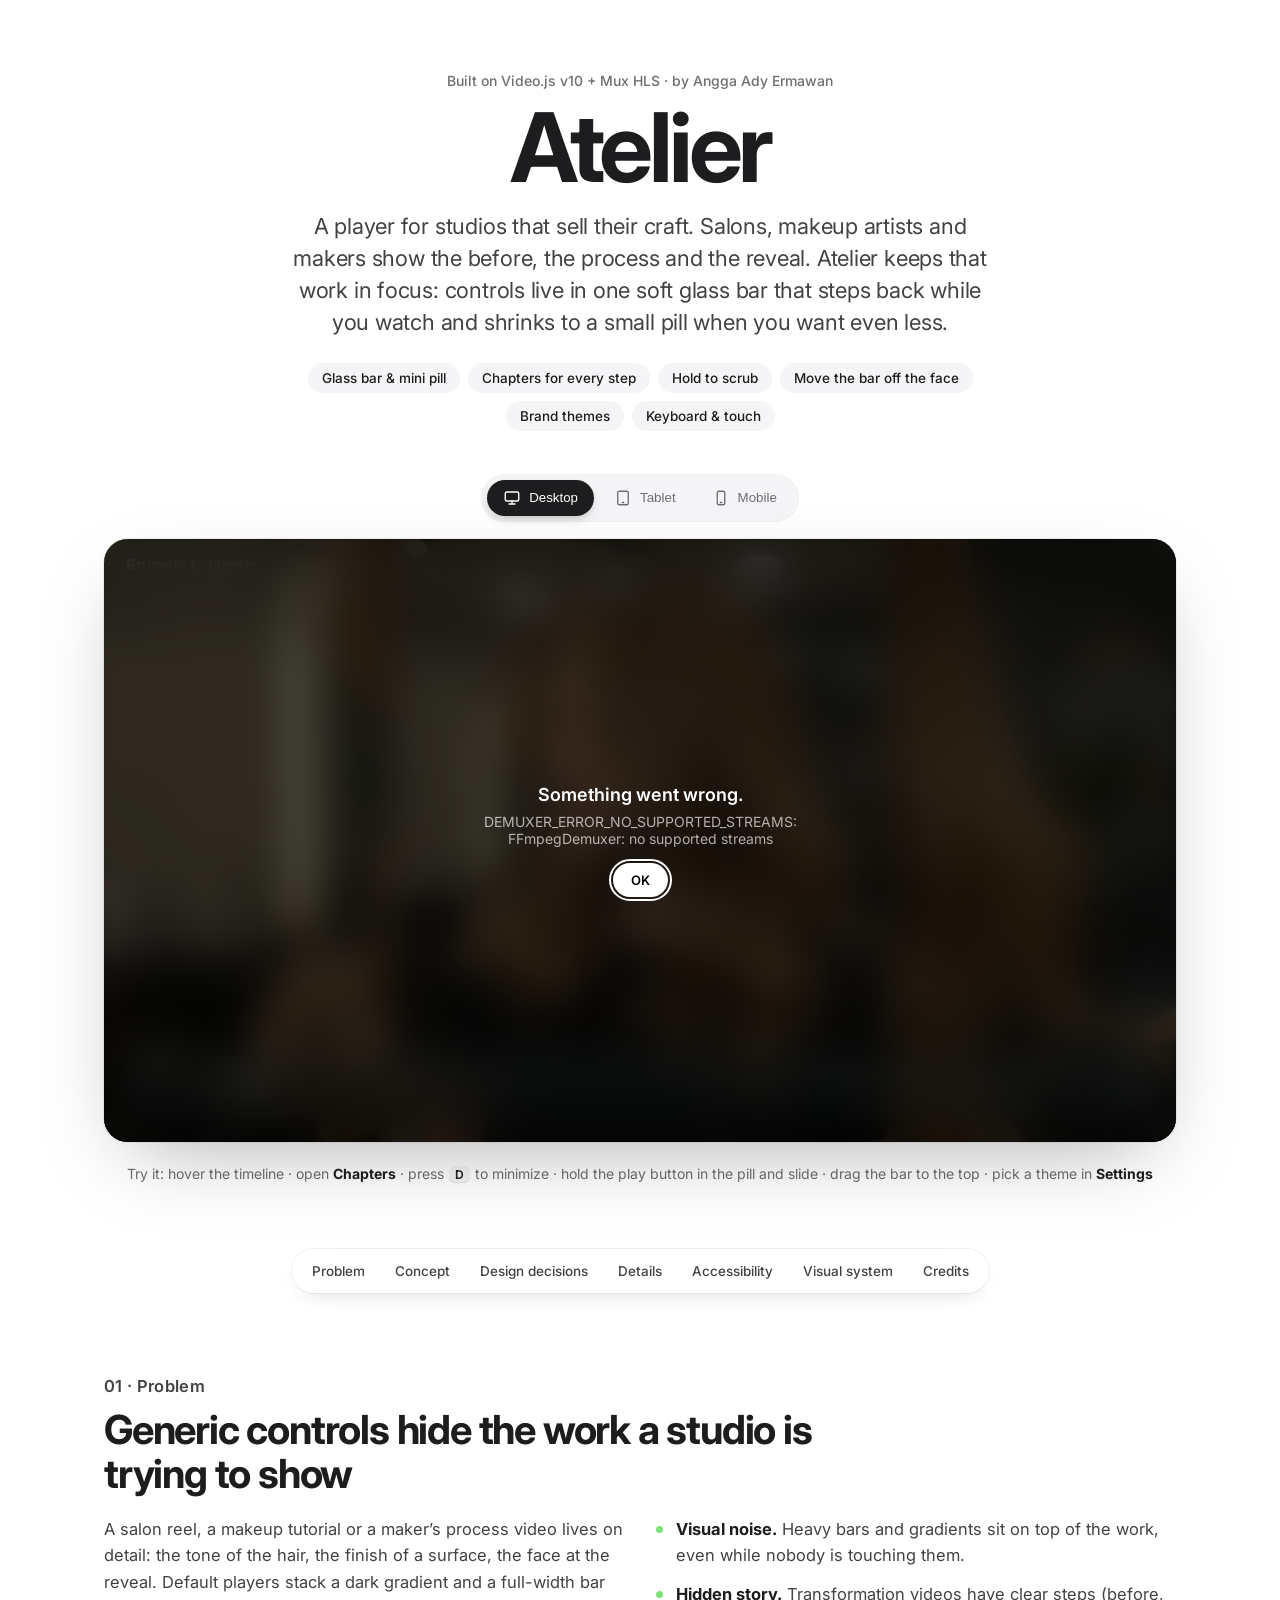
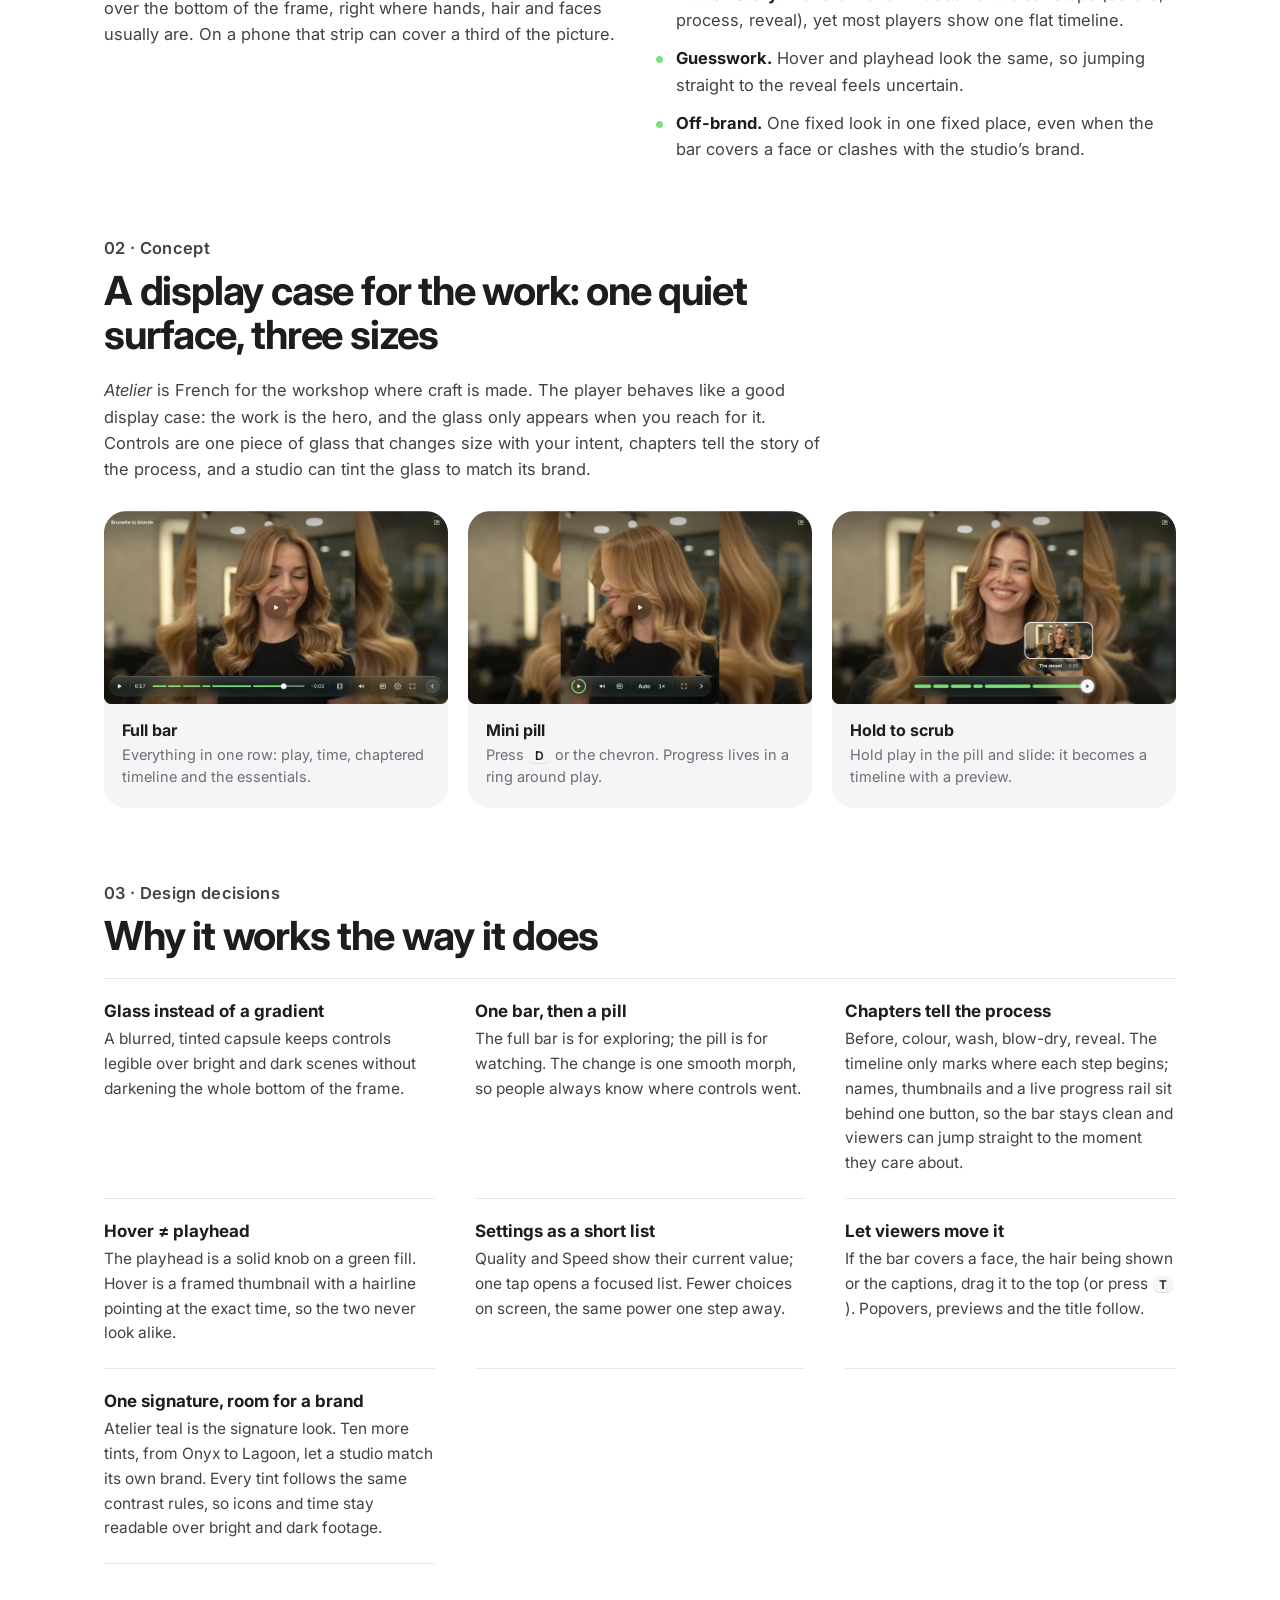
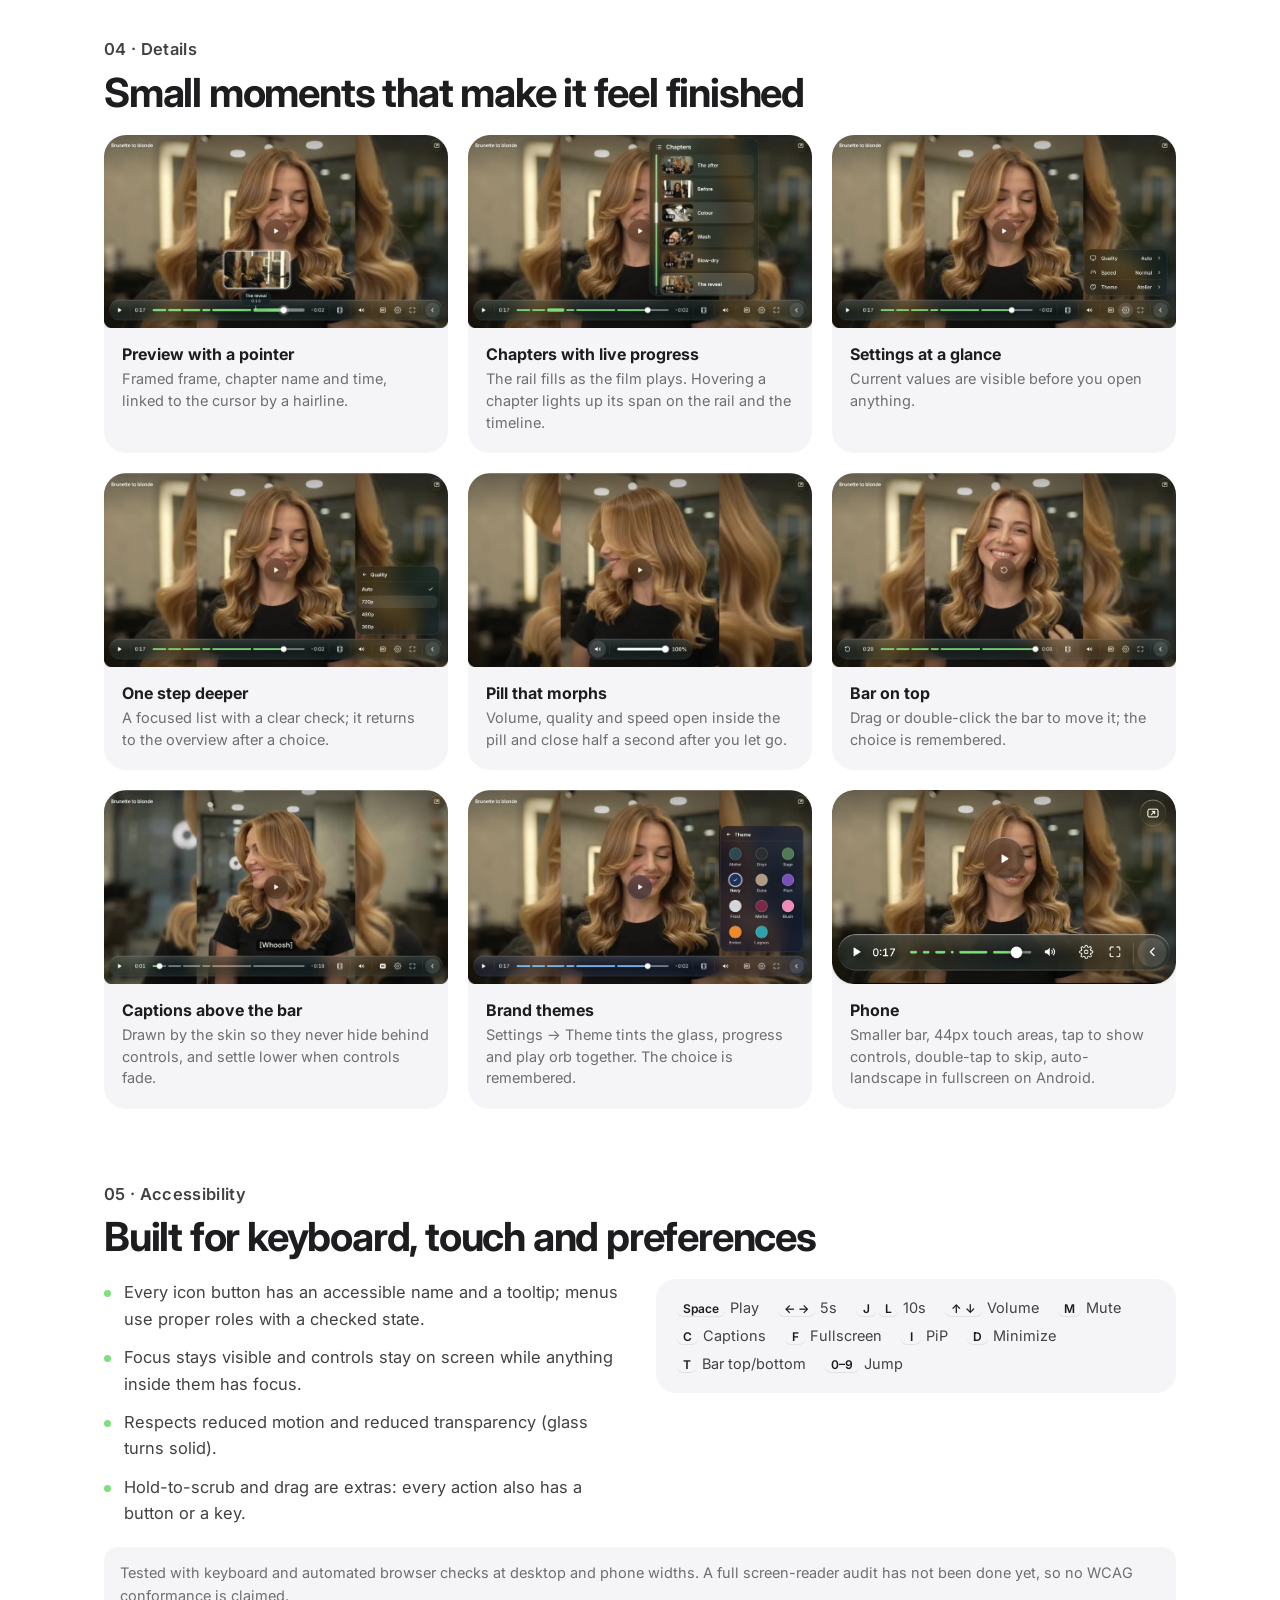
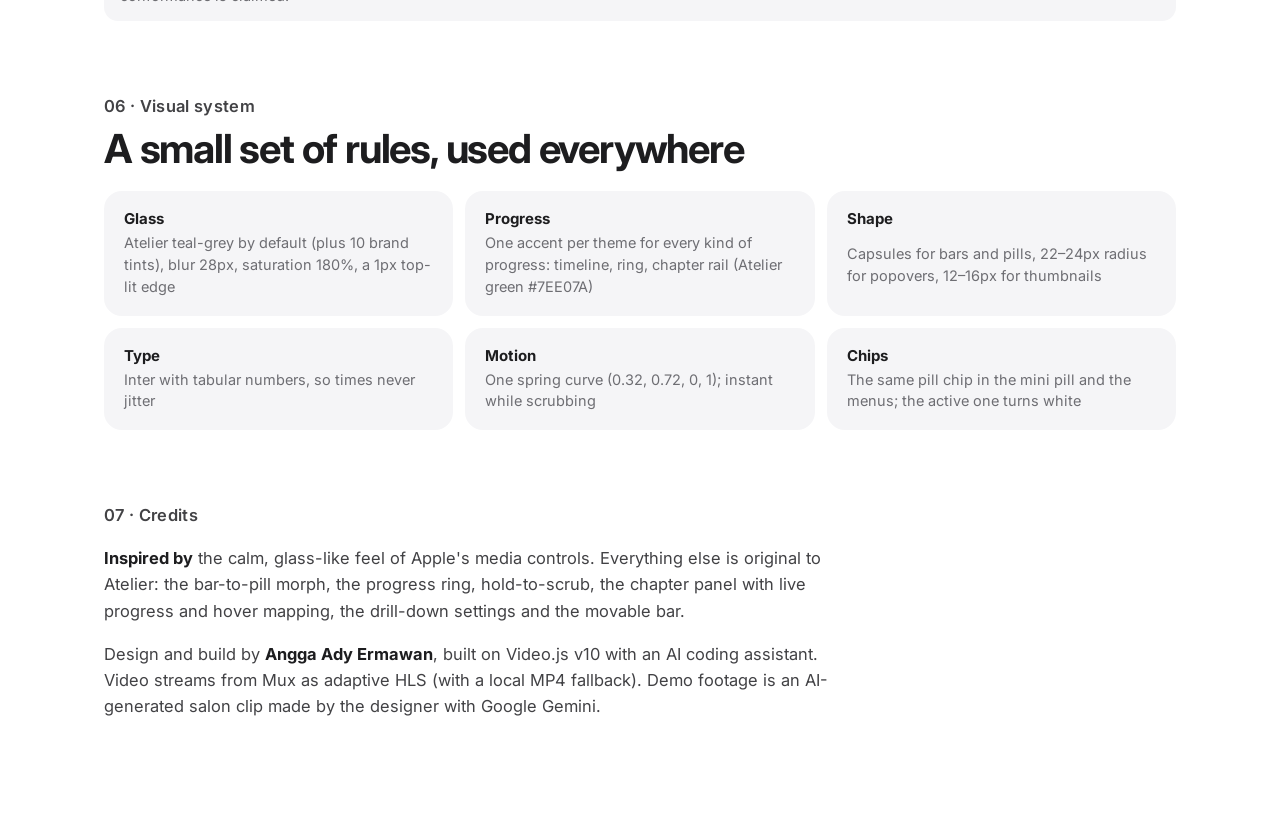
==== commit 39650e00: "Add files via upload" ====
--- a/atelier/index.html
+++ b/atelier/index.html
@@ -9,8 +9,8 @@
 <link rel="preconnect" href="https://fonts.googleapis.com">
 <link rel="preconnect" href="https://fonts.gstatic.com" crossorigin>
 <link href="https://fonts.googleapis.com/css2?family=Inter:wght@400;500;600;700&display=swap" rel="stylesheet" media="print" onload="this.media='all'">
-  <script type="module" crossorigin src="./assets/index-X8mzECCW.js"></script>
-  <link rel="stylesheet" crossorigin href="./assets/index-D1IJtqYs.css">
+  <script type="module" crossorigin src="./assets/index-BwgI-wE_.js"></script>
+  <link rel="stylesheet" crossorigin href="./assets/index-mthLBqsx.css">
 </head>
 <body>
 <main class="page">
@@ -23,12 +23,18 @@
     </ul>
   </header>
 
+  <div class="dv-bar" role="radiogroup" aria-label="Preview size">
+    <button type="button" role="radio" aria-checked="true" data-dv="desktop"><svg viewBox="0 0 24 24" aria-hidden="true"><rect x="3" y="4" width="18" height="12" rx="2"/><path d="M8 20h8M12 16v4"/></svg>Desktop</button>
+    <button type="button" role="radio" aria-checked="false" data-dv="tablet"><svg viewBox="0 0 24 24" aria-hidden="true"><rect x="5" y="3" width="14" height="18" rx="2"/><path d="M11 18h2"/></svg>Tablet</button>
+    <button type="button" role="radio" aria-checked="false" data-dv="mobile"><svg viewBox="0 0 24 24" aria-hidden="true"><rect x="7" y="3" width="10" height="18" rx="2"/><path d="M11 18h2"/></svg>Mobile</button>
+  </div>
+  <div class="dv-stage" data-dv="desktop">
   <video-player class="atelier" content-title="Brunette to blonde" data-mux-playback-id="DE3edfRfpi7k1F00WEbUk01KboC4ZcxB9VLWufKX5AArU">
     <media-container class="atelier-container">
-      <video data-fallback="media/salon-720.mp4" poster="media/poster.jpg" style="object-fit:cover" playsinline preload="metadata" crossorigin="anonymous">
-        <track kind="chapters" src="media/chapters.vtt" srclang="en" label="Chapters" default>
-        <track kind="metadata" src="media/storyboard.vtt" label="thumbnails" default>
-        <track kind="captions" src="media/captions.vtt" srclang="en" label="English">
+      <video data-fallback="media/salon-720.mp4" poster="media/salon/poster.jpg" style="object-fit:cover" playsinline preload="metadata" crossorigin="anonymous">
+        <track kind="chapters" src="media/salon/chapters.vtt" srclang="en" label="Chapters" default>
+        <track kind="metadata" src="media/salon/storyboard.vtt" label="thumbnails" default>
+        <track kind="captions" src="media/salon/captions.vtt" srclang="en" label="English">
       </video>
 
       <div class="atelier-captions" aria-hidden="true"><span></span></div>
@@ -272,6 +278,7 @@
       </media-error-dialog>
     </media-container>
   </video-player>
+  </div>
 
   <p class="try">Try it: hover the timeline · open <b>Chapters</b> · press <kbd>D</kbd> to minimize · hold the play button in the pill and slide · drag the bar to the top · pick a theme in <b>Settings</b></p>
 
--- a/atelier/assets/index-mthLBqsx.css
+++ b/atelier/assets/index-mthLBqsx.css
@@ -0,0 +1 @@
+.atelier{--media-accent-color:#fff;--media-border-radius:24px;--media-font-family:"Inter", -apple-system, BlinkMacSystemFont, "SF Pro Text", ui-sans-serif, system-ui, sans-serif;--at-glass:#12262a61;--at-glass-strong:#0e1e2299;--at-blur:blur(28px) saturate(180%) brightness(1.08);--at-edge:#ffffff29;--at-shine:linear-gradient(180deg, #ffffff38, #ffffff0a 45%, #fff0 60%, #ffffff0f);--at-shadow:0 10px 30px -10px #00000073, 0 2px 6px -2px #00000040;--at-text:#fff;--at-muted:#ffffffa8;--at-spring:cubic-bezier(.32, .72, 0, 1);font-family:var(--media-font-family);color:var(--at-text);-webkit-font-smoothing:antialiased;display:block}.atelier-container{aspect-ratio:16/9;border-radius:var(--media-border-radius);isolation:isolate;background:#000;display:block;position:relative;overflow:hidden;box-shadow:0 0 0 1px #ffffff0f,0 40px 90px -30px #000000bf;container-type:inline-size}.atelier-container:fullscreen{aspect-ratio:auto;border-radius:0}.atelier-container:focus-visible{outline-offset:-2px}.atelier-container>video,.atelier-container>mux-video{object-fit:contain;width:100%;height:100%;display:block}.atelier-poster{pointer-events:none;position:absolute;inset:0}.atelier-poster img{object-fit:cover;width:100%;height:100%}.atelier-poster img:not([src]){display:none}.atelier-dock,.atelier-orb,.atelier-orb-sm,.atelier-ghost,.atelier-volume-pop,.atelier-seek-indicator,.atelier-volume-indicator{background:var(--at-glass);-webkit-backdrop-filter:var(--at-blur);backdrop-filter:var(--at-blur);box-shadow:var(--at-shadow)}.atelier-dock:before,.atelier-orb:before,.atelier-orb-sm:before,.atelier-ghost:before,.atelier-volume-pop:before,.atelier-seek-indicator:before,.atelier-volume-indicator:before{content:"";border-radius:inherit;-webkit-mask-composite:xor;pointer-events:none;background:linear-gradient(#ffffff6b,#ffffff14 40%,#ffffff0a 70%,#ffffff29);padding:1px;position:absolute;inset:0;-webkit-mask:linear-gradient(#000 0 0) content-box,linear-gradient(#000 0 0);-webkit-mask-composite:xor,source-over;mask:linear-gradient(#000 0 0) content-box exclude,linear-gradient(#000 0 0)}.atelier-dock:after,.atelier-orb:after{content:"";border-radius:inherit;background:var(--at-shine);opacity:.55;pointer-events:none;position:absolute;inset:0}.atelier svg{fill:none;stroke:currentColor;stroke-width:1.8px;stroke-linecap:round;stroke-linejoin:round;width:20px;height:20px;display:block}.atelier svg .fill{fill:currentColor;stroke:none}.atelier-btn{z-index:1;width:38px;height:38px;color:var(--at-text);cursor:pointer;transition:background-color .3s var(--at-spring), transform .3s var(--at-spring);background:0 0;border:0;border-radius:999px;flex:none;place-items:center;display:inline-grid;position:relative}.atelier-btn:hover{background:#ffffff24}.atelier-btn>svg{transition:transform .5s var(--at-spring), opacity .28s var(--at-spring), scale .45s var(--at-spring)}.atelier-btn:hover>svg{scale:1.08}.atelier-btn:active{transform:scale(.9)}.atelier-btn[hidden],.atelier-btn[data-hidden]{display:none}.atelier :focus-visible{outline:2px solid var(--media-accent-color);outline-offset:2px}media-play-button svg{grid-area:1/1}media-play-button:not([data-paused]) .i-play,media-play-button[data-paused] .i-pause,media-play-button[data-ended] .i-play,media-play-button[data-ended] .i-pause,media-play-button:not([data-ended]) .i-replay{opacity:0;transform:scale(.5)rotate(-25deg)}media-mute-button[data-muted] .i-vol,media-mute-button:not([data-muted]) .i-muted,media-mute-button[data-volume-level=off] .i-vol{display:none}media-mute-button[data-volume-level=off] .i-muted{display:block}media-mute-button[data-volume-level=low] .w2{opacity:0}media-fullscreen-button[data-fullscreen] .i-enter,media-fullscreen-button:not([data-fullscreen]) .i-exit,media-pip-button[data-pip] .i-off,media-pip-button:not([data-pip]) .i-on{display:none}.atelier-scrim{pointer-events:none;transition:opacity .6s var(--at-spring);background:linear-gradient(#00000052,#0000 22%),linear-gradient(#0000 70%,#0000004d);position:absolute;inset:0}.atelier-scrim:not([data-visible]){opacity:0}.atelier-content{pointer-events:none;transition:opacity .5s var(--at-spring);position:absolute;inset:0}.atelier-content .atelier-dock,.atelier-content .atelier-scrub,.atelier-content .atelier-menu,.atelier-content .atelier-top>*,.atelier-content .atelier-center>*{pointer-events:auto}.atelier-content:not([data-visible]):not(:has(:focus-visible)){opacity:0}.atelier-content:not([data-visible]):not(:has(:focus-visible)) *{pointer-events:none!important}.atelier-top{transition:transform .6s var(--at-spring);justify-content:space-between;align-items:center;gap:16px;padding:16px 16px 0 22px;display:flex;position:absolute;inset:0 0 auto}.atelier-content:not([data-visible]) .atelier-top{transform:translateY(-8px)}.atelier-heading{min-width:0}.atelier-title{letter-spacing:-.01em;white-space:nowrap;text-overflow:ellipsis;text-shadow:0 1px 10px #00000059;font-size:15px;font-weight:600;display:block;overflow:hidden}.atelier-ghost{width:38px;height:38px}.atelier-center{pointer-events:none;justify-content:center;align-items:center;gap:clamp(20px,6cqi,48px);display:flex;position:absolute;inset:0}.atelier-orb{aspect-ratio:1;width:clamp(60px,10cqi,84px);color:var(--at-text);cursor:pointer;transition:transform .7s var(--at-spring), opacity .45s var(--at-spring), background-color .5s var(--at-spring), box-shadow .7s var(--at-spring);border-radius:50%;place-items:center;display:grid;position:relative}.atelier-orb svg{z-index:1;width:36%;height:36%;position:relative}.atelier-orb .i-play{translate:7%}.atelier-orb:after{transition:opacity .5s var(--at-spring)}.atelier-orb:hover{background-color:#fff3;transform:scale(1.09);box-shadow:0 0 0 10px #ffffff12,0 18px 40px -12px #00000080}.atelier-orb:hover:after{opacity:1}.atelier-orb svg{transition:transform .5s var(--at-spring), opacity .28s var(--at-spring), scale .6s var(--at-spring)}.atelier-orb:hover svg{scale:1.12}.atelier-orb:active{transition-duration:.15s;transform:scale(.95)}.atelier-orb:not([data-paused]):not([data-ended]){opacity:0;transform:scale(.8);pointer-events:none!important}.atelier-orb-sm{width:50px;height:50px;display:none}.atelier-orb-sm svg{width:24px;height:24px}.atelier-orb-sm span{padding-top:1px;font-size:8.5px;font-weight:700;position:absolute}@media (pointer:coarse){.atelier-orb-sm{display:grid}}.atelier{--at-fill:linear-gradient(90deg, #f7e7a6, #e6f0a8)}.atelier-dock{width:min(100% - 32px,980px);height:56px;transition:transform .6s var(--at-spring);border-radius:999px;align-items:center;gap:2px;padding:0 8px;display:flex;position:absolute;bottom:16px;left:50%;translate:-50%}.atelier-spacer{flex:auto;justify-content:center;min-width:0;display:flex}.atelier-scene{z-index:1;text-overflow:ellipsis;white-space:nowrap;max-width:100%;color:var(--at-muted);transition:opacity .4s var(--at-spring);font-size:13px;font-weight:500;position:relative;overflow:hidden}.atelier[data-compact] .atelier-scene{display:none}.atelier-scrub{pointer-events:auto;width:min(100% - 40px,1100px);height:32px;transition:transform .6s var(--at-spring), bottom .6s var(--at-spring);align-items:center;gap:14px;display:flex;position:absolute;bottom:86px;left:50%;translate:-50%}.atelier-scrub-time{font-variant-numeric:tabular-nums;min-width:4ch;color:var(--at-text);text-shadow:0 1px 8px #00000080;flex:none;font-size:14px;font-weight:600}.atelier-remaining{text-align:right;color:#ffffffd9}.atelier-content:not([data-visible]) .atelier-dock{transform:translateY(10px)scale(.98)}.atelier-clock{z-index:1;font-variant-numeric:tabular-nums;white-space:nowrap;flex:none;align-items:baseline;gap:4px;padding:0 8px 0 4px;font-size:13px;font-weight:500;display:flex;position:relative}.atelier-time{color:var(--at-text)}.atelier-clock-sep,.atelier-duration{color:var(--at-muted)}.atelier-sep{z-index:1;background:#ffffff2e;flex:none;width:1px;height:24px;margin:0 6px;position:relative}.atelier-chapters-btn[hidden]{display:none}.atelier-chapters-btn svg{stroke-width:1.5px;width:22px;height:22px}.atelier-settings-btn svg{stroke-width:1.5px}media-fullscreen-button.atelier-btn{width:38px}.atelier-compact-toggle .i-grow{display:none}.atelier[data-compact] .atelier-compact-toggle .i-grow{display:block}.atelier[data-compact] .atelier-compact-toggle .i-shrink{display:none}.atelier-dock{transition:transform .6s var(--at-spring), width .65s var(--at-spring), height .65s var(--at-spring)}.at-fold{transition:width .55s var(--at-spring), min-width .55s var(--at-spring), padding .55s var(--at-spring), opacity .3s var(--at-spring), transform .55s var(--at-spring), background-color .3s var(--at-spring);overflow:hidden}.atelier-duration.at-fold{width:34px}.atelier-clock-sep.at-fold{width:8px}.atelier-sep.at-fold{width:1px}.atelier[data-compact] .atelier-sep{margin:0}.atelier[data-compact] .atelier-sep.at-fold{margin:0}.atelier[data-compact] .atelier-marks,.atelier[data-compact] .atelier-now{opacity:0}.atelier[data-compact] .at-fold.at-fold{opacity:0;pointer-events:none;width:0;min-width:0;padding:0;transform:scale(.6)}.atelier[data-compact] .atelier-heading{opacity:0;transform:translateY(-6px)}.atelier-heading{transition:opacity .4s var(--at-spring), transform .5s var(--at-spring)}.atelier[data-compact] .atelier-clock{font-size:12px}.atelier-timeline{cursor:pointer;touch-action:none;flex:auto;min-width:80px;height:100%;position:relative}.atelier-chapters{display:block;position:absolute;inset:0}.atelier-chapter{clip-path:inset(0 calc(100% - var(--media-slider-chapter-end)) 0 var(--media-slider-chapter-start));position:absolute;inset:0}.atelier-track{height:5px;transition:height .3s var(--at-spring);background:#ffffff52;border-radius:999px;position:absolute;top:50%;left:0;right:0;overflow:hidden;translate:0 -50%;box-shadow:0 1px 6px #00000040}.atelier-chapter .atelier-track{clip-path:inset(0 calc(100% - var(--media-slider-chapter-end) + 3px) 0 calc(var(--media-slider-chapter-start) + 3px) round 999px)}.atelier-chapter:first-child .atelier-track{clip-path:inset(0 calc(100% - var(--media-slider-chapter-end) + 3px) 0 var(--media-slider-chapter-start) round 999px)}.atelier-chapter:last-child .atelier-track{clip-path:inset(0 calc(100% - var(--media-slider-chapter-end)) 0 calc(var(--media-slider-chapter-start) + 3px) round 999px)}.atelier-chapter:only-child .atelier-track{clip-path:none}.atelier-timeline[data-interactive] .atelier-track{height:7px}.atelier-chapter[data-highlighted] .atelier-track{height:10px}.atelier-buffer,.atelier-fill{position:absolute;inset:0 auto 0 0}.atelier-buffer{width:var(--media-slider-buffer);background:#fff3}.atelier-fill{width:var(--media-slider-fill);background:#fff}.atelier-timeline[data-dragging] .atelier-fill{width:var(--media-slider-pointer)}.atelier-knob{top:50%;left:var(--media-slider-fill);width:18px;height:18px;transition:scale .3s var(--at-spring), box-shadow .3s var(--at-spring);background:#fff;border-radius:50%;position:absolute;translate:-50% -50%;box-shadow:0 2px 8px #0006}.atelier-timeline[data-dragging] .atelier-knob{left:var(--media-slider-pointer)}.atelier-timeline[data-interactive] .atelier-knob,.atelier-timeline[data-dragging] .atelier-knob{scale:1.12;box-shadow:0 2px 10px #00000073,0 0 0 6px #fff3}.atelier-preview{pointer-events:none;opacity:0;transform-origin:var(--tail,50%) 100%;transition:opacity .14s ease-out, transform .28s var(--at-spring);bottom:50%;transform:translateY(6px)scale(.96)}.atelier-timeline[data-pointing] .atelier-preview{opacity:1;transform:none}.atelier-card{--tail:50%;justify-items:center;padding-bottom:14px;display:grid;position:relative}.atelier-thumb{background:#000;border-radius:16px;max-width:220px;max-height:116px;display:block;overflow:hidden;box-shadow:0 0 0 2px #fffffff2,0 0 0 7px #ffffff2e,0 22px 44px -14px #000000b3}.atelier-thumb img{display:block}.atelier-thumb[data-hidden],.atelier-thumb[hidden]{display:none}.atelier-pill{left:var(--tail);white-space:nowrap;background:var(--at-glass-strong);-webkit-backdrop-filter:var(--at-blur);backdrop-filter:var(--at-blur);box-shadow:inset 0 0 0 1px var(--at-edge), var(--at-shadow);border-radius:16px;justify-self:start;justify-items:center;margin-top:12px;padding:5px 14px 6px;display:grid;position:relative;translate:-50%}.atelier-card-chapter{color:var(--at-text);font-size:13px;font-weight:600}.atelier-card-chapter:empty{display:none}.atelier-card-time{font-variant-numeric:tabular-nums;color:var(--at-muted);font-size:13px;font-weight:500}.atelier-card-chapter:empty+.atelier-card-time{color:var(--at-text);font-weight:600}.atelier-stem{bottom:0;left:var(--tail);background:#ffffffd9;border-radius:1px;width:1.5px;height:14px;position:absolute;translate:-50%}.atelier-menu{--tail:50%;z-index:5;min-width:200px;max-height:calc(100% - 120px);color:var(--at-text);background:var(--at-glass-strong);-webkit-backdrop-filter:var(--at-blur);backdrop-filter:var(--at-blur);box-shadow:inset 0 0 0 1px var(--at-edge), 0 24px 50px -16px #000000a6;opacity:0;transform-origin:var(--tail) 100%;transition:opacity .18s ease-out, transform .35s var(--at-spring);border-radius:20px;padding:8px;position:absolute;overflow:auto;transform:translateY(8px)scale(.96)}.atelier-menu[data-open]{opacity:1;transform:none}.atelier-menu[hidden]{display:none}.atelier-menu-label{letter-spacing:.04em;text-transform:uppercase;color:var(--at-muted);margin:4px 10px 6px;font-size:11px;font-weight:600}.atelier-chapters-menu{width:300px}.atelier-chapter-item,.atelier-menu-item{width:100%;color:inherit;font:inherit;text-align:left;cursor:pointer;transition:background-color .2s var(--at-spring);background:0 0;border:0;border-radius:14px;align-items:center;gap:12px;margin:0;padding:8px;display:flex;position:relative}.atelier-chapter-item:hover,.atelier-menu-item:hover{background:#ffffff1a}.atelier-chapter-item[aria-checked=true]{background:#ffffff24}.atelier-chapter-item[aria-checked=true]:before{content:"";background:var(--at-fill);border-radius:3px;width:3px;position:absolute;top:14px;bottom:14px;left:2px}.atelier-chapter-item img{object-fit:cover;background:#000;border-radius:9px;flex:none;width:92px;height:52px}.atelier-chapter-meta{gap:2px;min-width:0;display:grid}.atelier-chapter-meta small{color:var(--at-muted);font-variant-numeric:tabular-nums;font-size:12px}.atelier-chapter-meta span{white-space:nowrap;text-overflow:ellipsis;font-size:14px;font-weight:500;overflow:hidden}.atelier-settings-menu{min-width:170px}.atelier-menu-item{border-radius:12px;justify-content:space-between;padding:9px 12px;font-size:14px}.atelier-check{opacity:0;stroke-width:2.2px!important;width:18px!important;height:18px!important}.atelier-menu-item[aria-checked=true] .atelier-check{opacity:1}.atelier-menu-item[aria-checked=true]{font-weight:600}.atelier-volume-pop{--media-popover-side-offset:14px;width:44px;transition:opacity .25s, transform .4s var(--at-spring);border:0;border-radius:999px;margin:0;padding:12px 0;overflow:visible}.atelier-volume-pop[data-starting-style],.atelier-volume-pop[data-ending-style]{opacity:0;transform:translateY(8px)scale(.94)}.atelier-volume{z-index:1;cursor:pointer;touch-action:none;justify-content:center;height:116px;display:flex;position:relative}.atelier-volume-track{background:#fff3;border-radius:999px;width:20px;height:100%;position:relative;overflow:hidden}.atelier-volume-fill{height:var(--media-slider-fill);background:var(--media-accent-color);position:absolute;inset:auto 0 0}.atelier-volume-thumb{bottom:var(--media-slider-fill);background:0 0;border-radius:50%;width:20px;height:20px;position:absolute;left:50%;translate:-50% 50%}.atelier-tip{--media-tooltip-side-offset:12px;font-family:var(--media-font-family);color:var(--at-text);background:var(--at-glass-strong);-webkit-backdrop-filter:var(--at-blur);backdrop-filter:var(--at-blur);box-shadow:inset 0 0 0 1px var(--at-edge), var(--at-shadow);white-space:nowrap;transition:opacity .2s, transform .3s var(--at-spring);border:0;border-radius:10px;align-items:center;gap:8px;margin:0;padding:6px 10px;font-size:12px;font-weight:600}.atelier-tip:popover-open{display:flex}.atelier-tip:not(:popover-open){display:none}.atelier-tip[data-starting-style],.atelier-tip[data-ending-style]{opacity:0;transform:translateY(4px)}.atelier-kbd:empty{display:none}.atelier-kbd{color:var(--at-muted);box-shadow:inset 0 0 0 1px var(--at-edge);border-radius:5px;padding:1px 6px;font-size:11px}.atelier-buffering{pointer-events:none;opacity:0;place-items:center;transition:opacity .3s;display:grid;position:absolute;inset:0}.atelier-buffering[data-visible]{opacity:1}.atelier-buffering svg{stroke:#ffffffe6;stroke-width:2.4px;width:40px;height:40px}.atelier-buffering circle{stroke-dasharray:40 200;transform-origin:50%;animation:.9s linear infinite atelier-spin}@keyframes atelier-spin{to{transform:rotate(360deg)}}.atelier-seek-indicator{font-variant-numeric:tabular-nums;color:var(--at-text);pointer-events:none;transition:opacity .3s, transform .45s var(--at-spring);border-radius:999px;align-items:center;gap:1px;padding:10px 18px;font-size:clamp(16px,2.6cqi,22px);font-weight:600;display:flex;position:absolute;top:50%;translate:0 -50%}.atelier-seek-indicator>*{position:relative}.atelier-seek-indicator[data-direction=backward]{left:10%}.atelier-seek-indicator[data-direction=forward]{right:10%}.atelier-seek-indicator[data-direction=backward] .atelier-seek-sign:before{content:"−"}.atelier-seek-indicator[data-direction=forward] .atelier-seek-sign:before{content:"+"}.atelier-seek-indicator:not([data-open]){display:none}.atelier-seek-indicator[data-starting-style],.atelier-seek-indicator[data-ending-style]{opacity:0;transform:scale(.9)}.atelier-volume-indicator{pointer-events:none;width:150px;height:32px;transition:opacity .3s, transform .45s var(--at-spring);border-radius:999px;position:absolute;top:18px;left:50%;overflow:hidden;translate:-50%}.atelier-volume-indicator:not([data-open]){display:none}.atelier-volume-indicator[data-starting-style],.atelier-volume-indicator[data-ending-style]{opacity:0;transform:translateY(-8px)scale(.96)}.atelier-volume-indicator-fill{background:linear-gradient(90deg, #ffffff47 var(--media-volume-fill,0%), transparent var(--media-volume-fill,0%));justify-content:center;align-items:center;display:flex;position:absolute;inset:0}.atelier-volume-indicator-value{font-variant-numeric:tabular-nums;font-size:12px;font-weight:700}.atelier-error{text-align:center;width:auto;max-width:none;height:auto;max-height:none;color:var(--at-text);-webkit-backdrop-filter:blur(20px);backdrop-filter:blur(20px);background:#000000b3;border:0;place-content:center;justify-items:center;gap:8px;margin:0;padding:24px;display:grid;position:absolute;inset:0}.atelier-error:not([data-open]){display:none}.atelier-error-title{font-size:18px;font-weight:600}.atelier-error-desc{color:var(--at-muted);max-width:40ch;font-size:14px}.atelier-error-close{font:600 13px var(--media-font-family);color:#000;cursor:pointer;background:#fff;border:0;border-radius:999px;margin-top:8px;padding:9px 18px}@container (width<=640px){.atelier-dock{gap:0;width:calc(100% - 20px);height:56px;padding:0 6px;bottom:10px}.atelier-timeline{margin:0 6px}.atelier-thumb{max-width:150px;max-height:80px}.atelier-top{padding:10px 10px 0 16px}}@container (width<=520px){.atelier-scrub-time{font-size:12px}.atelier-center{gap:22px;padding-bottom:64px}.atelier-orb{width:54px}.atelier-orb-sm{width:40px;height:40px}.atelier-orb-sm svg{width:20px;height:20px}.atelier-title{font-size:13px}.atelier-volume-indicator{width:120px;height:28px;top:10px}}@container (width<=460px){.atelier-sep,.atelier-chapters-btn,.atelier-settings-btn{display:none}.atelier[data-compact] .atelier-dock{width:220px}.atelier-duration,.atelier-clock-sep{display:none}.atelier-btn,.atelier-ghost{width:36px;height:36px}.atelier-clock{padding:0 2px;font-size:12px}}@container (width<=340px){#at-pip,.atelier-cc{display:none}}@media (pointer:coarse){.atelier-btn{width:44px;height:44px}}@media (prefers-reduced-motion:reduce){.atelier *,.atelier :before,.atelier :after{transition-duration:.01ms!important;animation-duration:.01ms!important;animation-iteration-count:1!important}.atelier-buffering circle{stroke-dasharray:70 200;animation:none}.atelier-content:not([data-visible]) .atelier-dock,.atelier-content:not([data-visible]) .atelier-top{transform:none}}@media (prefers-reduced-transparency:reduce){.atelier{--at-glass:#1c1c20eb;--at-glass-strong:#1c1c20f5}}@media (forced-colors:active){.atelier-dock,.atelier-orb,.atelier-ghost,.atelier-tip,.atelier-volume-pop,.atelier-menu,.atelier-card{border:1px solid canvastext}.atelier-fill,.atelier-volume-fill{background:highlight}}@supports not ((-webkit-backdrop-filter:blur(1px)) or (backdrop-filter:blur(1px))){.atelier{--at-glass:#1c1c20d1;--at-glass-strong:#1c1c20eb}}.atelier-dock{width:min(100% - 32px,1000px);height:auto;transition:transform .6s var(--at-spring), width .6s var(--at-spring), padding .6s var(--at-spring), border-radius .6s var(--at-spring);border-radius:32px;flex-direction:column;align-items:stretch;gap:0;padding:10px 14px;display:flex;position:absolute;bottom:16px;left:50%;translate:-50%}.atelier-scrub{z-index:1;width:auto;height:36px;transition:height .55s var(--at-spring), opacity .3s var(--at-spring);align-items:center;gap:14px;padding:0 6px;display:flex;position:relative;bottom:auto;left:auto;overflow:visible;translate:none}.atelier-content:not([data-visible]) .atelier-scrub{transform:none}.atelier-scrub-time{text-shadow:none;font-size:14px}.atelier-divider{z-index:1;height:1px;transition:opacity .3s, margin .55s var(--at-spring);background:#ffffff24;margin:6px 6px 4px;display:block;position:relative}.atelier-bar{z-index:1;align-items:center;gap:4px;height:52px;display:flex;position:relative}.atelier-bar .atelier-btn{width:44px;height:44px}.atelier-bar .atelier-btn svg{width:22px;height:22px}.atelier-vsep{width:1px;height:30px;transition:margin .55s var(--at-spring);background:#ffffff29;flex:none;margin:0 8px}.atelier-compact-toggle.atelier-btn{background:#ffffff1f}.atelier-compact-toggle.atelier-btn:hover{background:#ffffff38}.atelier-compact-toggle svg{transition:rotate .55s var(--at-spring);stroke-width:2.2px}.atelier-track{box-shadow:none}.atelier[data-compact] .atelier-dock{border-radius:999px;width:300px;height:auto;padding:6px 8px}.atelier[data-compact] .atelier-scrub{opacity:0;pointer-events:none;height:0;overflow:hidden}.atelier[data-compact] .atelier-divider{opacity:0;height:0;margin:0}.atelier[data-compact] .atelier-bar{justify-content:center;gap:0}.atelier[data-compact] .atelier-bar .atelier-btn:not(.at-fold){width:50px;height:50px}.atelier[data-compact] .atelier-bar .at-fold{opacity:0;pointer-events:none;min-width:0;padding:0;transform:scale(.6);width:0!important}.atelier[data-compact] .atelier-spacer{flex:0 0 0}.atelier[data-compact] .atelier-vsep{margin:0 6px}.atelier[data-compact] .atelier-compact-toggle.atelier-btn{background:0 0}@container (width<=640px){.atelier .atelier-dock{border-radius:26px;width:calc(100% - 20px);padding:6px 8px;bottom:10px}.atelier .atelier-scrub{gap:10px;height:30px}.atelier .atelier-bar{height:46px}.atelier .atelier-bar .atelier-btn{width:40px;height:40px}.atelier[data-compact] .atelier-dock{width:280px}}@container (width<=520px){.atelier-center{padding-bottom:92px!important}.atelier .atelier-scene,.atelier .atelier-orb-sm{display:none}}@container (width<=460px){.atelier .atelier-heading{display:none}.atelier #at-pip{margin-left:auto}}@media (pointer:coarse){.atelier .atelier-bar .atelier-btn{width:44px;height:44px}}*{box-sizing:border-box}body{color:#f5f5f7;-webkit-font-smoothing:antialiased;background:#000;min-height:100vh;margin:0;font-family:Inter,-apple-system,BlinkMacSystemFont,ui-sans-serif,system-ui,sans-serif}.page{max-width:1080px;margin:0 auto;padding:64px 20px 72px}.eyebrow{color:#f5f5f78c;margin:0;font-size:13px;font-weight:600}.intro h1{letter-spacing:-.04em;margin:6px 0 12px;font-size:clamp(48px,8vw,80px);font-weight:700;line-height:1}.lede{color:#f5f5f7a6;letter-spacing:-.01em;margin:0;font-size:19px;line-height:1.5}.notes{margin-top:40px}.grid{grid-template-columns:repeat(auto-fit,minmax(240px,1fr));gap:14px;display:grid}.grid article,.keys{background:#111113;border-radius:22px;padding:24px}.grid h2,.keys h2{letter-spacing:-.015em;margin:0 0 8px;font-size:19px;font-weight:600}.grid p{color:#f5f5f79e;margin:0;font-size:15px;line-height:1.55}.keys{margin-top:14px}.keys ul{color:#f5f5f7b8;flex-wrap:wrap;gap:10px 22px;margin:0;padding:0;font-size:14px;list-style:none;display:flex}kbd{text-align:center;color:#f5f5f7;background:#232326;border-radius:6px;min-width:22px;margin-right:4px;padding:2px 6px;font:600 12px Inter,sans-serif;display:inline-block}.credit{text-align:center;color:#f5f5f766;margin:32px 0 0;font-size:13px}body{background:radial-gradient(1200px 600px at 50% -10%,#285a6040,#0000 60%),#05090a}.toc{flex-wrap:wrap;justify-content:center;gap:6px;margin:8px 0 28px;display:flex}.toc a{color:#f5f5f7b3;background:#0f1718;border-radius:999px;padding:6px 12px;font-size:13px;text-decoration:none}.toc a:hover,.toc a:focus-visible{color:#fff;background:#172426}.toc a:focus-visible{outline-offset:2px;outline:2px solid #fff}.doc{margin-top:44px;scroll-margin-top:20px}.doc h2{letter-spacing:-.025em;margin:0 0 14px;font-size:clamp(24px,3.4vw,32px);font-weight:700}.doc h3{margin:0 0 8px;font-size:16px;font-weight:600}.doc p,.doc li,.doc td{color:#f5f5f7b8;font-size:15px;line-height:1.55}.doc-eyebrow{margin:0 0 6px;font-weight:600;color:#8fd0c8!important;font-size:13px!important}.doc-list{gap:6px;margin:0;padding-left:22px;display:grid}.doc-list em{color:#fff;font-style:normal;font-weight:600}.doc-note{background:#0f1718;border-radius:14px;margin:14px 0 0;padding:12px 14px;font-size:14px!important}.doc-note b{color:#fff}.cols{grid-template-columns:repeat(auto-fit,minmax(260px,1fr));gap:14px;display:grid}.cols.three{grid-template-columns:repeat(auto-fit,minmax(220px,1fr))}.card{background:#0d1415;border-radius:20px;padding:20px 22px;box-shadow:inset 0 0 0 1px #ffffff0d}.card ul{gap:6px;margin:0;padding-left:18px;display:grid}.card p{margin:0}.hier{flex-wrap:wrap;gap:8px;margin:14px 0 0;padding:0;list-style:none;display:flex}.hier li{background:#0d1415;border-radius:999px;align-items:center;gap:8px;padding:8px 14px 8px 8px;display:flex;color:#f5f5f7!important;font-size:14px!important}.hier b{color:#000;background:#fff;border-radius:50%;place-items:center;width:24px;height:24px;font-size:12px;display:grid}.table-wrap{background:#0d1415;border-radius:18px;margin-top:14px;overflow-x:auto;box-shadow:inset 0 0 0 1px #ffffff0d}table{border-collapse:collapse;width:100%;min-width:640px}table.risks,table.spec{min-width:0}th,td{text-align:left;vertical-align:top;border-bottom:1px solid #ffffff0f;padding:12px 14px;font-size:13.5px!important}thead th{color:#f5f5f780;text-transform:uppercase;letter-spacing:.04em;font-weight:600;font-size:12px!important}tbody th{color:#fff;white-space:nowrap;font-weight:600}tbody tr:last-child>*{border-bottom:0}.keys-list,.copy{list-style:none;padding:0!important}.copy li{background:#141d1e;border-radius:10px;width:fit-content;padding:6px 10px;color:#f5f5f7!important}.atelier{--at-live:#7ee07a}.atelier .atelier-ring{pointer-events:none;display:none;position:absolute;inset:0;rotate:-90deg;width:100%!important;height:100%!important}.atelier-ring circle{fill:none;stroke-width:3px}.atelier-ring .ring-bg{stroke:#ffffff29}.atelier-ring .ring-fg{stroke:var(--at-live);stroke-linecap:round;stroke-dasharray:100;stroke-dashoffset:calc(100 - var(--progress,0));transition:stroke-dashoffset .3s linear}media-play-button .atelier-ring{opacity:1!important;transform:none!important}.atelier[data-compact] #at-play .atelier-ring{display:block}.atelier[data-compact] #at-play{width:52px!important;height:52px!important}.atelier{interpolate-size:allow-keywords}.atelier[data-compact] .atelier-bar{justify-content:flex-start!important}.atelier[data-compact] .atelier-compact-toggle{width:52px!important;height:52px!important}.atelier[data-compact] #at-play:hover{background:#ffffff1a}.atelier .atelier-ring{inset:3px;width:calc(100% - 6px)!important;height:calc(100% - 6px)!important}.atelier-csep,.atelier-quality{display:none}.atelier[data-compact] .atelier-csep{background:#ffffff29;flex:none;width:1px;height:30px;margin:0 8px;display:block}.atelier[data-compact] .atelier-quality{font-variant-numeric:tabular-nums;color:var(--at-text);flex:none;padding:0 6px;font-size:16px;font-weight:600;display:block}.atelier[data-compact] .atelier-quality:empty,.atelier[data-compact] .atelier-quality:empty+*{display:none}.atelier-cc[data-active]{color:var(--at-text);background:0 0}.atelier-cc svg rect{transition:fill .25s var(--at-spring);fill:#0000}.atelier-cc svg path{transition:stroke .25s var(--at-spring)}.atelier-cc[data-active] svg rect{fill:currentColor}.atelier-cc[data-active] svg path{stroke:#0e1e22}@media (prefers-reduced-motion:reduce){.atelier-ring .ring-fg{transition:none}}.atelier-mini,.atelier[data-compact] .atelier-bar{display:none}.atelier[data-compact] .atelier-dock{transition:width .55s var(--at-spring), padding .6s var(--at-spring), border-radius .6s var(--at-spring), transform .6s var(--at-spring);width:var(--mini-w,300px)!important;padding:6px!important}.atelier[data-compact] .atelier-mini{z-index:1;height:52px;display:grid;position:relative}.mini-view{opacity:0;filter:blur(6px);pointer-events:none;width:max-content;height:52px;transition:opacity .22s ease-out, filter .35s var(--at-spring), transform .5s var(--at-spring);grid-area:1/1;align-items:center;gap:2px;display:flex;transform:scale(.94)}.mini-view[data-active]{opacity:1;filter:none;pointer-events:auto;transition-delay:80ms;transform:none}.atelier-mini .atelier-btn{width:52px;height:52px}.atelier-mini .atelier-btn svg{width:22px;height:22px}.atelier-mini .mini-play svg.i-play,.atelier-mini .mini-play svg.i-pause,.atelier-mini .mini-play svg.i-replay{width:20px;height:20px}.atelier-mini .atelier-ring{display:block}.mini-play:hover{background:#ffffff1a}.mini-sep{background:#ffffff29;flex:none;width:1px;height:30px;margin:0 8px}.mini-text,.mini-chip{height:40px;font:600 16px/1 var(--media-font-family);font-variant-numeric:tabular-nums;color:var(--at-text);cursor:pointer;transition:background-color .25s var(--at-spring), color .25s var(--at-spring), transform .3s var(--at-spring);background:0 0;border:0;border-radius:999px;flex:none;padding:0 12px}.mini-text:hover{background:#ffffff1f}.mini-text[hidden]{display:none}.mini-text:active,.mini-chip:active{transform:scale(.94)}.mini-chips{align-items:center;gap:8px;padding:0 6px 0 8px;display:flex}.mini-chip{background:#ffffff0f;box-shadow:inset 0 0 0 1px #ffffff29}.mini-chip:hover{background:#ffffff29}.mini-chip[aria-checked=true]{color:#111;background:#fff;box-shadow:0 4px 14px -6px #00000080}.mini-volume{cursor:pointer;touch-action:none;align-items:center;width:150px;height:40px;margin:0 18px 0 14px;display:flex;position:relative}.mini-volume-track{background:#ffffff38;border-radius:999px;width:100%;height:8px;position:relative;overflow:hidden}.mini-volume-fill{width:var(--media-slider-fill);background:#fff;position:absolute;inset:0 auto 0 0}.mini-volume-thumb{top:50%;left:var(--media-slider-fill);width:22px;height:22px;transition:scale .3s var(--at-spring);background:#fff;border-radius:50%;position:absolute;translate:-50% -50%;box-shadow:0 2px 8px #00000059}.mini-volume[data-dragging] .mini-volume-thumb{scale:1.12}.mini-pct{font-variant-numeric:tabular-nums;text-align:right;min-width:3.6ch;padding-right:4px;font-size:16px;font-weight:600}.mini-mute[data-muted] .i-vol,.mini-mute:not([data-muted]) .i-muted{display:none}.mini-expand svg{stroke-width:2.2px}@container (width<=520px){.mini-volume{width:100px}.mini-chip{height:36px;padding:0 9px;font-size:14px}.mini-chips{gap:5px}.mini-text{padding:0 8px;font-size:14px}.mini-sep{margin:0 4px}}@container (width<=400px){.mini-view[data-name=main] .atelier-cc{display:none}.mini-chip{padding:0 7px;font-size:13px}}@media (prefers-reduced-motion:reduce){.mini-view{filter:none;transform:none}}.atelier .atelier-dock{width:min(100% - 32px,1080px);height:auto;transition:width .62s var(--at-spring), transform .6s var(--at-spring);border-radius:999px;padding:6px;display:grid}.atelier[data-compact] .atelier-dock{width:var(--mini-w,300px)!important;padding:6px!important}.atelier-full,.atelier .atelier-mini{z-index:1;min-width:0;transition:opacity .26s ease-out, filter .4s var(--at-spring), transform .55s var(--at-spring);grid-area:1/1;position:relative}.atelier-full{align-items:center;height:52px;padding:0 4px 0 0;display:flex}.atelier .atelier-mini{justify-self:center;height:52px;display:grid}.atelier:not([data-compact]) .atelier-mini,.atelier[data-compact] .atelier-full{opacity:0;filter:blur(8px);pointer-events:none;visibility:hidden;transition:opacity .18s ease-out, filter .3s var(--at-spring), transform .45s var(--at-spring), visibility 0s linear .3s}.atelier:not([data-compact]) .atelier-mini{transform:scale(.9)}.atelier[data-compact] .atelier-full{transform:scale(.97)}.atelier[data-compact] .atelier-mini,.atelier:not([data-compact]) .atelier-full{transition-delay:.12s}.atelier[data-compact] .atelier-full{width:var(--full-w,100%);position:absolute;top:6px;left:50%;overflow:hidden;translate:-50%}.atelier:not([data-compact]) .atelier-mini{position:absolute;top:6px;left:50%;translate:-50%}.atelier .atelier-full .atelier-bar{display:contents}.atelier .atelier-full .atelier-divider,.atelier .atelier-full .atelier-spacer,.atelier .atelier-full .atelier-csep,.atelier .atelier-full .atelier-quality{display:none}.atelier-full #at-play{order:-2}.atelier-full .play-sep{order:-1}.atelier-full .atelier-scrub{flex:auto;order:0;gap:14px;min-width:0;height:52px;padding:0 4px}.atelier-full .atelier-bar>*{order:1}.atelier-full .atelier-bar>#at-play,.atelier-full .atelier-bar>.play-sep{order:-2}.atelier-full .atelier-bar>.play-sep{order:-1}.atelier-full .atelier-bar>.atelier-tip{order:9}.bar-sep{background:#ffffff29;flex:none;width:1px;height:30px;margin:0 10px}.atelier-chapters-btn[hidden]+.atelier-tip+.atelier-spacer+.bar-sep{display:none}.chap-sep:has(+.atelier-chapters-btn[hidden]){display:none}.atelier-full .atelier-btn{width:46px;height:46px}.atelier-full .atelier-btn svg,.atelier-full #at-play svg{width:22px;height:22px}.atelier-full .atelier-ring{display:none!important}.atelier-full .atelier-vsep{margin:0 8px}.atelier-full .atelier-compact-toggle{width:46px;height:46px}.atelier .atelier-full .at-fold{opacity:1;pointer-events:auto;width:auto;transform:none}.atelier .atelier-full .atelier-btn.at-fold{width:46px}.atelier-scrub-time{font-size:15px;font-weight:500}@container (width<=820px){.atelier-full .atelier-settings-btn,.atelier-full .chap-sep,.atelier-full .atelier-chapters-btn{display:none}.atelier-full .bar-sep{margin:0 6px}}@container (width<=640px){.atelier .atelier-dock{width:calc(100% - 20px)}.atelier-full .atelier-cc,.atelier-full .atelier-cc+.atelier-tip+.bar-sep{display:none}.atelier-full .atelier-btn,.atelier-full .atelier-compact-toggle{width:40px;height:40px}.atelier-full .atelier-scrub{gap:8px}.atelier-scrub-time{font-size:13px}.atelier-full .bar-sep{display:none}.atelier-full .atelier-vsep{margin:0 4px}}@container (width<=460px){.atelier-full .atelier-remaining,.atelier-full #at-mute{display:none}}.atelier-center{padding-bottom:0!important}@container (width<=520px){.atelier-center{padding-bottom:60px!important}}@media (prefers-reduced-motion:reduce){.atelier-full,.atelier .atelier-mini{filter:none!important;transform:none!important}}.atelier .atelier-mini{justify-self:start;width:max-content}.mini-view:not([data-active]){position:absolute;top:0;left:0}.mini-scrub{--p:0%;touch-action:none;width:min(560px,100cqi - 60px);height:52px;margin:0 8px;position:relative}.mini-scrub-track{position:absolute;inset:0}.mini-seg{top:50%;left:calc(var(--a) + 3px);width:calc(var(--b) - var(--a) - 6px);background:#ffffff47;border-radius:999px;height:10px;position:absolute;overflow:hidden;translate:0 -50%}.mini-seg:first-child{left:var(--a);width:calc(var(--b) - var(--a) - 3px)}.mini-seg:last-child{width:calc(var(--b) - var(--a) - 3px)}.mini-seg:only-child{width:100%;left:0}.mini-seg i{width:clamp(0%, calc((var(--p) - var(--a)) / (var(--b) - var(--a)) * 100%), 100%);border-radius:inherit;background:#fff;position:absolute;inset:0 auto 0 0}.mini-scrub-knob{top:50%;left:clamp(20px, var(--p), calc(100% - 20px));color:#3a3d40;width:40px;height:40px;transition:scale .35s var(--at-spring);background:#fffffff5;border-radius:50%;place-items:center;margin:-20px 0 0 -20px;display:grid;position:absolute;box-shadow:0 0 0 6px #ffffff29,0 6px 18px -6px #0000008c}.mini-scrub-view[data-holding] .mini-scrub-knob{scale:1.06}.mini-scrub-knob svg{margin-left:2px;width:18px!important;height:18px!important}.mini-scrub-preview{bottom:calc(100% + 22px);left:clamp(110px, var(--p), calc(100% - 110px));pointer-events:none;opacity:0;transform-origin:50% 100%;transition:opacity .2s ease-out, transform .45s var(--at-spring);justify-items:center;gap:10px;display:grid;position:absolute;transform:translate(-50%)translateY(8px)scale(.94)}.mini-scrub-view[data-active] .mini-scrub-preview{opacity:1;transition-delay:.1s;transform:translate(-50%)}.mini-scrub-thumb{background-color:#000;background-repeat:no-repeat;border-radius:18px;width:208px;height:110px;box-shadow:0 0 0 3px #fffffff2,0 20px 40px -14px #000000a6}.mini-scrub-thumb[hidden]{display:none}.mini-scrub-label{white-space:nowrap;color:var(--at-text);background:var(--at-glass-strong);-webkit-backdrop-filter:var(--at-blur);backdrop-filter:var(--at-blur);box-shadow:inset 0 0 0 1px var(--at-edge), var(--at-shadow);border-radius:999px;align-items:baseline;gap:8px;padding:6px 14px 7px;font-size:14px;display:flex}.mini-scrub-label b{font-weight:600}.mini-scrub-dot{color:var(--at-muted)}.mini-scrub-time{color:var(--at-muted);font-variant-numeric:tabular-nums}.mini-scrub-view[data-no-chapter] .mini-scrub-chapter,.mini-scrub-view[data-no-chapter] .mini-scrub-dot{display:none}.mini-play{-webkit-touch-callout:none;-webkit-user-select:none;user-select:none}.mini-fs[data-fullscreen] .i-enter,.mini-fs:not([data-fullscreen]) .i-exit{display:none}@container (width<=400px){.mini-view[data-name=main] .mini-text[data-open=speed]{display:none}}.mini-view[data-name=volume] .mini-pct{padding-right:12px}.mini-chips{padding:0 2px}.mini-view[data-name=quality] .mini-chips,.mini-view[data-name=speed] .mini-chips{padding:0 6px}.atelier[data-compact] .atelier-compact-toggle svg{rotate:none}.mini-play,.mini-scrub,.mini-volume{touch-action:none;-webkit-user-select:none;user-select:none;-webkit-tap-highlight-color:transparent}.mini-scrub{width:min(560px,100cqi - 52px);margin:0 6px}.mini-scrub-view{width:max-content}@container (width<=520px){.mini-scrub-thumb{border-radius:14px;width:150px;height:80px}.mini-scrub-preview{left:clamp(80px, var(--p), calc(100% - 80px));bottom:calc(100% + 16px)}.mini-scrub-label{padding:5px 11px 6px;font-size:12.5px}}@container (width<=460px){.mini-scrub-thumb{border-radius:11px;width:108px;height:57px;box-shadow:0 0 0 2px #fffffff2,0 12px 24px -10px #0009}.mini-scrub-preview{bottom:calc(100% + 10px);left:clamp(60px, var(--p), calc(100% - 60px));gap:6px}.mini-scrub-label{gap:5px;padding:4px 9px 5px;font-size:11.5px}}.atelier .atelier-fill{background:var(--at-live);box-shadow:0 0 10px color-mix(in srgb, var(--at-live) 45%, transparent)}.atelier .mini-seg i{background:var(--at-live)}.atelier .atelier-volume-fill,.atelier .mini-volume-fill{background:#fff}.atelier-mini .mini-play{border-radius:50%;place-items:center;width:52px;height:52px;display:grid;position:relative}.atelier-mini .mini-play>svg:not(.atelier-ring){grid-area:1/1;width:20px!important;height:20px!important}.atelier-mini .mini-play .i-play{translate:1.5px}.atelier .atelier-mini .atelier-ring{position:absolute;inset:2px;width:calc(100% - 4px)!important;height:calc(100% - 4px)!important}.atelier-mini .atelier-ring circle{stroke-width:3.4px}.atelier-mini .atelier-ring .ring-bg{stroke:#fff3}.atelier-mini .mini-play:hover{background:#ffffff1a}.atelier-mini .mini-play:active{transform:scale(.94)}.atelier-container>video,.atelier-container>mux-video,.atelier-poster img,.atelier-container mux-video::part(video){object-fit:cover}:is(.atelier-container:fullscreen>video,.atelier-container:fullscreen>mux-video){object-fit:cover;width:100%;height:100%}.atelier .atelier-orb{background:var(--at-orb,#0a10126b);-webkit-backdrop-filter:blur(24px)saturate(160%);backdrop-filter:blur(24px)saturate(160%);width:clamp(56px,8cqi,76px);box-shadow:0 10px 28px -12px #00000073}.atelier .atelier-orb:after{opacity:.35}.atelier .atelier-orb>svg:not(.atelier-ring){grid-area:1/1;width:34%!important;height:34%!important}.atelier .atelier-orb .i-play{translate:6%}.atelier .atelier-orb:hover{background:var(--at-glass-strong);transform:scale(1.06);box-shadow:0 0 0 8px #ffffff14,0 12px 30px -12px #00000080}.atelier .i-play,.atelier .atelier-orb .i-play,.atelier-mini .mini-play .i-play,.atelier-full #at-play .i-play{margin:0!important;translate:0!important}.mini-scrub-knob svg{margin-left:0!important}.atelier .atelier-orb .i-play,.atelier-mini .mini-play .i-play,.atelier-full #at-play .i-play,.mini-scrub-knob svg{translate:-4%!important}.atelier video::cue{color:#0000;text-shadow:none;background:0 0}.atelier video::-webkit-media-text-track-display{opacity:0}.atelier-captions{z-index:2;text-align:center;pointer-events:none;opacity:0;max-width:min(80%,760px);transition:opacity .2s, bottom .5s var(--at-spring);position:absolute;bottom:96px;left:50%;translate:-50%}.atelier-captions[data-on]{opacity:1}.atelier-captions span{white-space:pre-line;color:#fff;-webkit-box-decoration-break:clone;box-decoration-break:clone;background:#0000008c;border-radius:8px;padding:4px 10px;font-size:clamp(13px,2.1cqi,22px);font-weight:500;line-height:1.5;display:inline}.atelier-container:has(.atelier-content:not([data-visible])) .atelier-captions{bottom:28px}.atelier-container:fullscreen .atelier-top{padding:28px 32px 0 36px}.atelier-container:fullscreen .atelier-captions{bottom:120px}.atelier-container:fullscreen:has(.atelier-content:not([data-visible])) .atelier-captions{bottom:48px}@container (width<=520px){.atelier .atelier-dock{width:calc(100% - 16px);bottom:8px;padding:4px!important}.atelier-full{height:40px}.atelier-full .atelier-scrub{gap:8px;height:40px;padding:0 2px}.atelier-full .atelier-btn,.atelier-full .atelier-compact-toggle{width:34px!important;height:34px!important}.atelier-full .atelier-btn svg,.atelier-full #at-play svg{width:18px!important;height:18px!important}.atelier-full .atelier-vsep{height:22px;margin:0 4px}.atelier-scrub-time{min-width:3.4ch;font-size:12px!important}.atelier .atelier-track{height:4px}.atelier .atelier-knob{width:14px;height:14px}.atelier .atelier-mini,.atelier .mini-view{height:40px}.atelier-mini .atelier-btn,.atelier-mini .mini-play{width:40px!important;height:40px!important}.atelier-mini .atelier-btn svg{width:18px!important;height:18px!important}.atelier-mini .mini-play>svg:not(.atelier-ring){width:16px!important;height:16px!important}.mini-sep{height:22px;margin:0 4px}.mini-text{height:32px;padding:0 6px;font-size:13px}.mini-chip{height:30px;padding:0 9px;font-size:13px}.mini-volume{width:96px;margin:0 10px}.mini-pct{font-size:13px}.mini-scrub{height:40px}.mini-scrub-knob{width:32px;height:32px;margin:-16px 0 0 -16px}.mini-seg{height:7px}.atelier .atelier-orb{width:48px}.atelier-top{padding:10px 10px 0 14px!important}.atelier-ghost{width:32px!important;height:32px!important}.atelier-ghost svg{width:16px!important;height:16px!important}.atelier-title{font-size:12.5px}.atelier-captions{max-width:90%;bottom:58px}}@container (width<=420px){.atelier .atelier-dock{width:calc(100% - 12px);bottom:6px;padding:3px!important}.atelier-full{height:32px}.atelier-full .atelier-scrub{gap:6px;height:32px}.atelier-full .atelier-btn,.atelier-full .atelier-compact-toggle{width:30px!important;height:30px!important}.atelier-full .atelier-btn svg,.atelier-full #at-play svg{width:15px!important;height:15px!important}.atelier-scrub-time{font-size:11px!important}.atelier .atelier-track{height:3px}.atelier .atelier-knob{width:12px;height:12px}.atelier .atelier-mini,.atelier .mini-view{height:34px}.atelier-mini .atelier-btn,.atelier-mini .mini-play{width:34px!important;height:34px!important}.atelier-mini .atelier-btn svg{width:15px!important;height:15px!important}.atelier-mini .mini-play>svg:not(.atelier-ring){width:13px!important;height:13px!important}.atelier-mini .atelier-ring circle{stroke-width:3px}.mini-sep{height:18px;margin:0 3px}.mini-text{height:28px;padding:0 5px;font-size:12px}.mini-chip{height:26px;padding:0 8px;font-size:12px}.mini-chips{gap:4px}.mini-volume{width:80px;margin:0 8px}.mini-pct{font-size:12px}.mini-scrub{height:34px}.mini-scrub-knob{width:28px;height:28px;margin:-14px 0 0 -14px}.mini-scrub-knob svg{width:13px!important;height:13px!important}.atelier .atelier-orb{width:44px}.atelier-ghost{width:28px!important;height:28px!important}.atelier-ghost svg{width:14px!important;height:14px!important}.atelier-captions{bottom:46px}.atelier-captions span{font-size:12px}}@media (pointer:coarse){@container (width<=420px){.atelier-full .atelier-btn:before,.atelier-mini .atelier-btn:before{content:"";position:absolute;inset:-6px}}}@container (width<=520px){.atelier[data-compact] .atelier-mini,.atelier[data-compact] .mini-view{height:40px}}@container (width<=420px){.atelier[data-compact] .atelier-mini,.atelier[data-compact] .mini-view{height:34px}.atelier[data-compact] .atelier-dock{padding:3px!important}}.atelier .atelier-chapters-menu{border-radius:26px;width:340px;padding:14px 14px 14px 12px}.ch-head{letter-spacing:-.01em;align-items:center;gap:12px;padding:4px 8px 12px;font-size:18px;font-weight:600;display:flex}.ch-head svg{width:20px!important;height:20px!important}.ch-body{gap:10px;display:flex;position:relative}.ch-rail{background:#ffffff2e;border-radius:4px;flex:none;width:4px;margin:0 0 0 8px;position:relative;overflow:hidden}.ch-rail i{border-radius:inherit;background:linear-gradient(180deg, color-mix(in srgb, var(--at-live) 55%, white), var(--at-live));height:0;box-shadow:0 0 10px color-mix(in srgb, var(--at-live) 60%, transparent);transition:height .3s linear;position:absolute;top:0;left:0;right:0}.ch-list{flex:1;gap:8px;min-width:0;display:grid}.atelier .atelier-chapter-item{background:#ffffff0d;border-radius:16px;gap:14px;padding:6px}.atelier .atelier-chapter-item:before{display:none!important}.atelier .atelier-chapter-item:hover{background:#ffffff1a}.atelier .atelier-chapter-item[aria-checked=true]{background:#ffffff29;box-shadow:inset 0 0 0 1px #ffffff2e}.ch-thumb{background:#000;border-radius:11px;flex:none;width:96px;height:54px;position:relative;overflow:hidden}.ch-thumb img{object-fit:cover;border-radius:0!important;width:100%!important;height:100%!important}.ch-thumb b{font-variant-numeric:tabular-nums;color:#fff;background:#0009;border-radius:7px;padding:2px 6px;font-size:11px;font-weight:600;position:absolute;bottom:5px;left:5px}.ch-title{white-space:nowrap;text-overflow:ellipsis;font-size:15px;font-weight:600;overflow:hidden}@container (width<=520px){.atelier .atelier-chapters-menu{border-radius:20px;width:260px;padding:10px}.ch-head{padding-bottom:8px;font-size:15px}.ch-thumb{width:72px;height:40px}.ch-title{font-size:13px}.ch-list{gap:6px}}.ch-rail{overflow:visible}.ch-rail i{z-index:1}.ch-rail em{opacity:0;z-index:2;background:#ffffffd9;border-radius:4px;height:0;transition:opacity .2s,top .25s ease-out,height .25s ease-out;position:absolute;top:0;left:-2px;right:-2px;box-shadow:0 0 10px #ffffff73}.ch-rail em[data-on]{opacity:.9}.atelier .atelier-chapter[data-preview] .atelier-track{background:#ffffff80;height:10px;box-shadow:0 0 0 1px #fff6}.atelier .atelier-chapter-item:hover:not([aria-checked=true]){background:#ffffff1c}.atelier .atelier-settings-menu{min-width:190px;max-height:calc(100% - 90px)}.atelier-settings-menu .atelier-menu-label:not(:first-child){border-top:1px solid #ffffff1a;margin-top:10px;padding-top:10px}.atelier-menu-cc{display:none}.atelier-menu-cc .atelier-menu-label{border-top:1px solid #ffffff1a;margin-top:10px;padding-top:10px}@container (width<=640px){.atelier-menu-cc{display:block}.atelier .atelier-full .atelier-settings-btn{display:inline-grid!important}.atelier .atelier-settings-menu{min-width:160px;padding:6px}.atelier-settings-menu .atelier-menu-item{padding:6px 10px;font-size:13px}.atelier-settings-menu .atelier-menu-label{margin:2px 10px;font-size:10px}.atelier .atelier-settings-menu{grid-template-columns:repeat(3,auto);gap:4px;width:min(300px,100cqi - 24px);max-height:none;padding:10px;display:grid;overflow:visible}.atelier .atelier-settings-menu[hidden]{display:none}.atelier-settings-menu .atelier-menu-label{grid-column:1/-1;border:0!important;margin:4px 2px 2px!important;padding:0!important}.atelier-settings-menu .atelier-menu-cc{display:contents}.atelier-settings-menu .atelier-menu-item{background:#ffffff12;border-radius:10px;justify-content:center;padding:6px 4px;font-size:12.5px}.atelier-settings-menu .atelier-menu-item[aria-checked=true]{color:#111;background:#fff}.atelier-settings-menu .atelier-check{display:none}.atelier .atelier-settings-menu{grid-template-columns:58px repeat(6,1fr);align-items:center;gap:6px 4px;width:min(360px,100cqi - 20px);padding:8px}.atelier-settings-menu .atelier-menu-label{grid-column:1;margin:0!important;font-size:9.5px!important}.atelier-settings-menu .atelier-menu-item{min-width:0;padding:5px 2px;font-size:11.5px}.atelier-settings-menu [data-q]{grid-column:span 2}.atelier-settings-menu [data-q="0"]{grid-column:2/span 2}.atelier-settings-menu [data-rate="0.5"]{grid-column:2}.atelier-settings-menu [data-cc]{grid-column:span 3}.atelier-settings-menu [data-cc=off]{grid-column:2/span 3}}.atelier .atelier-settings-menu{border-radius:24px;width:300px;min-width:0;max-height:none;padding:8px;display:block;overflow:visible}.atelier .atelier-settings-menu:after{content:"";top:100%;left:var(--tail,50%);background:inherit;width:16px;height:9px;-webkit-backdrop-filter:inherit;backdrop-filter:inherit;clip-path:polygon(0 0,100% 0,50% 100%);position:absolute;translate:-50%}.set-row+.set-row{border-top:1px solid #ffffff1a}.set-head{width:100%;color:var(--at-text);font:500 15px var(--media-font-family);text-align:left;cursor:pointer;transition:background-color .2s var(--at-spring);background:0 0;border:0;border-radius:16px;align-items:center;gap:14px;padding:12px;display:flex}.set-head:hover{background:#ffffff14}.set-head>svg:first-child{stroke-width:1.6px;flex:none;width:22px!important;height:22px!important}.set-val{color:var(--at-text);font-variant-numeric:tabular-nums;font-weight:500}.set-chev{transition:rotate .35s var(--at-spring);stroke-width:2.2px!important;width:16px!important;height:16px!important}.set-row[data-open] .set-chev{rotate:90deg}.set-chips{opacity:0;transition:grid-template-rows .4s var(--at-spring), opacity .25s ease-out, padding .4s var(--at-spring);flex-wrap:wrap;grid-template-rows:0fr;gap:8px;max-height:0;padding:0 8px;display:flex;overflow:hidden}.set-row[data-open] .set-chips{opacity:1;max-height:140px;padding:2px 8px 12px}.set-chip.mini-chip{height:38px;padding:0 14px;font-size:14px}.atelier-settings-menu .set-row[data-sec=captions]{display:none}@container (width<=640px){.atelier .atelier-settings-menu{border-radius:22px;grid-template-columns:none;width:min(420px,100cqi - 20px);padding:4px 10px;display:block}.atelier-settings-menu .set-row{align-items:center;gap:10px;padding:8px 0;display:flex!important}.atelier-settings-menu .set-row[data-sec=captions]{display:flex!important}.set-head{pointer-events:none;border-right:1px solid #ffffff1f;border-radius:0;flex:none;gap:8px;width:96px;padding:0 4px;font-size:13px}.set-head>svg:first-child{width:17px!important;height:17px!important}.set-val,.set-chev{display:none}.set-chips,.set-row[data-open] .set-chips{opacity:1;flex-wrap:nowrap;flex:1;gap:4px;max-height:none;padding:0;overflow:visible}.set-chip.mini-chip{flex:1;min-width:0;height:28px;padding:0 4px;font-size:11.5px}.atelier-settings-menu .set-row[data-sec=speed] .set-chip.mini-chip{font-size:11px}}.atelier .atelier-settings-menu{border-radius:22px;grid-template-columns:none!important;width:260px!important;padding:6px!important;display:block!important}.atelier .atelier-settings-menu[hidden],.set-page[hidden]{display:none!important}.set-page{animation:atelier-page .32s var(--at-spring)}@keyframes atelier-page{0%{opacity:0;transform:translate(8px)}}.set-sub{animation-name:atelier-page-in}@keyframes atelier-page-in{0%{opacity:0;transform:translate(14px)}}.set-main .set-head+.set-head{border-top:1px solid #ffffff1a}.set-head,.set-back,.set-opt{color:var(--at-text);text-align:left;cursor:pointer;transition:background-color .2s var(--at-spring);background:0 0;border:0;align-items:center;gap:14px;width:100%!important;font:500 15px var(--media-font-family)!important;pointer-events:auto!important;border-radius:14px!important;padding:11px 12px!important;display:flex!important}.set-head:hover,.set-back:hover,.set-opt:hover{background:#ffffff17}.set-head>svg:first-child,.set-back svg{stroke-width:1.6px;flex:none;width:22px!important;height:22px!important}.set-head span{flex:1}.set-head .set-val{font-variant-numeric:tabular-nums;font-weight:500;display:inline!important}.set-head .set-chev{stroke-width:2.2px!important;width:16px!important;height:16px!important;display:block!important;rotate:none!important}.set-back{gap:10px;margin-bottom:4px;border-bottom:1px solid #ffffff1a!important;border-radius:14px 14px 0 0!important;font-weight:600!important}.set-back svg{stroke-width:2px!important;width:18px!important;height:18px!important}.set-opts{max-height:min(260px,100cqh - 160px);display:grid;overflow-y:auto}.set-opt{justify-content:space-between;padding:10px 12px!important}.set-opt .atelier-check{opacity:0;width:18px!important;height:18px!important;display:block!important}.set-opt[aria-checked=true]{font-weight:600!important}.set-opt[aria-checked=true] .atelier-check{opacity:1}.set-head[data-go=captions]{display:none!important}@container (width<=640px){.set-head[data-go=captions]{display:flex!important}.atelier .atelier-settings-menu{width:220px!important}.set-head,.set-back,.set-opt{gap:10px;padding:8px 10px!important;font-size:13px!important}.set-head>svg:first-child{width:18px!important;height:18px!important}.set-opts{max-height:calc(100cqh - 120px)}}.atelier .atelier-dock{transform:translateY(var(--drag,0px));cursor:grab}.atelier[data-dragging-dock] .atelier-dock{cursor:grabbing;transition:none!important}.atelier[data-dock=top] .atelier-content:not([data-visible]) .atelier-dock{transform:translateY(-10px)}.atelier[data-dock=top] .atelier-top{padding-top:0;padding-bottom:16px;inset:auto 0 0}.atelier[data-dock=top] .atelier-scrim{background:linear-gradient(#00000052,#0000 30%),linear-gradient(#0000 78%,#0000004d)}.atelier[data-dock=top] .atelier-preview{transform-origin:50% 0;top:50%;bottom:auto}.atelier[data-dock=top] .atelier-card{flex-direction:column-reverse;align-items:center;padding-top:14px;padding-bottom:0;display:flex}.atelier[data-dock=top] .atelier-stem{top:0;bottom:auto}.atelier[data-dock=top] .atelier-pill{margin-top:0;margin-bottom:12px}.atelier[data-dock=top] .mini-scrub-preview{flex-direction:column-reverse;display:flex;top:calc(100% + 22px);bottom:auto}.atelier[data-dock=top] .atelier-menu{transform-origin:var(--tail) 0}.atelier[data-dock=top] .atelier-settings-menu:after{clip-path:polygon(50% 0,100% 100%,0 100%);top:auto;bottom:100%}.atelier[data-dock=top] .atelier-captions{bottom:28px!important}:is(.atelier-container:fullscreen .atelier[data-dock=top] .atelier-dock,.atelier[data-dock=top] .atelier-container:fullscreen .atelier-dock){top:max(28px, env(safe-area-inset-top))}@container (width<=520px){.atelier[data-dock=top] .atelier-dock{top:8px}}@container (width<=640px){.atelier .atelier-settings-menu .set-head .set-val{display:inline!important}.atelier .atelier-settings-menu .set-head .set-chev{display:block!important}.atelier .atelier-settings-menu .set-head{border-right:0!important;border-radius:12px!important;width:100%!important}.atelier .atelier-settings-menu .set-opts{max-height:calc(100cqh - 150px);grid-template-columns:1fr!important}.atelier .atelier-settings-menu .set-opt{grid-column:auto!important;padding:7px 10px!important}.atelier .atelier-settings-menu .set-back{padding:8px 10px!important}}.atelier .atelier-menu{max-height:var(--room,70%)!important}.atelier .atelier-settings-menu .set-sub{max-height:calc(var(--room,300px) - 12px);flex-direction:column;display:flex}.atelier .atelier-settings-menu .set-sub[hidden]{display:none!important}.atelier .atelier-settings-menu .set-opts{scrollbar-width:thin;flex:1;min-height:0;overflow-y:auto;max-height:none!important}.atelier .atelier-settings-menu:after,.atelier[data-dock=top] .atelier-settings-menu:after{display:none!important}:root{--lightningcss-light:initial;--lightningcss-dark: ;color-scheme:light}body{color:#1d1d1f!important;background:#fff!important}.page{max-width:1120px;padding:72px 24px 96px}.intro{text-align:center;max-width:720px;margin:0 auto 44px}.intro .eyebrow{color:#6e6e73;letter-spacing:0;font-size:14px;font-weight:500}.intro h1{color:#1d1d1f;letter-spacing:-.045em;margin:10px 0 16px;font-size:clamp(56px,9vw,96px)}.intro .lede{color:#424245;font-size:clamp(18px,2.2vw,22px);line-height:1.45}.pills{flex-wrap:wrap;justify-content:center;gap:8px;margin:24px 0 0;padding:0;list-style:none;display:flex}.pills li{color:#1d1d1f;background:#f5f5f7;border-radius:999px;padding:7px 14px;font-size:13.5px;font-weight:500}.atelier-container{box-shadow:0 30px 80px -30px #00000059,0 0 0 1px #0000000f!important}.try{text-align:center;color:#6e6e73;margin:20px auto 0;font-size:14px;line-height:1.7}.try b{color:#1d1d1f}.page kbd{text-align:center;color:#1d1d1f;background:#f5f5f7;border-radius:6px;min-width:20px;margin:0 1px;padding:1px 6px;font:600 12px Inter,sans-serif;display:inline-block;box-shadow:inset 0 -1px #00000014}.story{margin-top:64px}.story .toc{z-index:5;-webkit-backdrop-filter:blur(16px);backdrop-filter:blur(16px);background:#fffc;border-radius:999px;flex-wrap:wrap;justify-content:center;gap:6px;width:fit-content;max-width:100%;margin:0 auto 8px;padding:8px;display:flex;position:sticky;top:12px;box-shadow:0 0 0 1px #0000000f,0 8px 24px -12px #0003}.story .toc a{color:#424245;background:0 0;border-radius:999px;padding:6px 12px;font-size:13.5px;font-weight:500;text-decoration:none}.story .toc a:hover{color:#1d1d1f;background:#f5f5f7}.story .toc a:focus-visible{outline-offset:2px;outline:2px solid #0071e3}.block{padding:72px 0 0;scroll-margin-top:72px}.kicker{color:#2f9e44;letter-spacing:.02em;margin:0 0 8px;font-size:13px;font-weight:600}.block h2{color:#1d1d1f;letter-spacing:-.03em;max-width:760px;margin:0 0 20px;font-size:clamp(28px,4vw,40px);font-weight:700;line-height:1.1}.block p,.block li{color:#424245;font-size:16.5px;line-height:1.6}.block b{color:#1d1d1f}.wide{max-width:720px;margin:0 0 28px}.two{grid-template-columns:repeat(auto-fit,minmax(300px,1fr));align-items:start;gap:32px;display:grid}.two>p{margin:0}.list{gap:12px;margin:0;padding:0;list-style:none;display:grid}.list li{padding-left:20px;position:relative}.list li:before{content:"";background:#7ee07a;border-radius:50%;width:7px;height:7px;position:absolute;top:.65em;left:0}.cards{gap:20px;display:grid}.cards.three{grid-template-columns:repeat(auto-fit,minmax(260px,1fr))}.cards.two-col{grid-template-columns:repeat(auto-fit,minmax(320px,1fr))}.story .card{box-shadow:none;background:#f5f5f7;border-radius:22px;margin:0;padding:0;overflow:hidden}.story .card img{aspect-ratio:16/9;object-fit:cover;width:100%;height:auto;display:block}.story .card.phone img{aspect-ratio:16/9}.story .card figcaption{gap:4px;padding:16px 18px 20px;display:grid}.story .card figcaption b{font-size:16px}.story .card figcaption span{color:#6e6e73;font-size:14.5px;line-height:1.5}.rows{border-top:1px solid #e8e8ed;grid-template-columns:repeat(auto-fit,minmax(300px,1fr));gap:0 40px;display:grid}.rows .row{border-bottom:1px solid #e8e8ed;padding:22px 0}.rows .row b{margin-bottom:6px;font-size:17px;display:block}.rows .row p{margin:0;font-size:15.5px}.story .keys{box-shadow:none;background:#f5f5f7;border-radius:20px;flex-wrap:wrap;gap:10px 18px;margin:0;padding:20px;display:flex}.story .keys span{color:#424245;font-size:14.5px}.note{background:#f5f5f7;border-radius:14px;margin:20px 0 0;padding:14px 16px;color:#6e6e73!important;font-size:14.5px!important}.spec{grid-template-columns:repeat(auto-fit,minmax(260px,1fr));gap:12px;display:grid}.spec div{background:#f5f5f7;border-radius:18px;gap:4px;padding:18px 20px;display:grid}.spec b{font-size:15px}.spec span{color:#6e6e73;font-size:14.5px;line-height:1.5}.credits p{max-width:760px}@media (width<=600px){.page{padding:48px 16px 72px}.story .toc{border-radius:18px;position:static}.block{padding-top:56px}}.atelier .atelier-dock{bottom:24px!important}.atelier[data-dock=top] .atelier-dock{top:24px;bottom:auto!important}.atelier-captions{bottom:104px}@container (width<=520px){.atelier .atelier-dock{bottom:14px!important}.atelier[data-dock=top] .atelier-dock{top:14px}}.atelier-container:fullscreen .atelier-dock{bottom:max(40px, env(safe-area-inset-bottom))!important}.mini-gear{display:none!important}.mini-row{align-items:baseline;gap:6px;display:inline-flex}.mini-row small{color:var(--at-muted);font-size:11px;font-weight:500}@container (width<=520px){.mini-view[data-name=main] .mini-gear{display:inline-grid!important}.mini-view[data-name=main] .mini-text[data-open=quality],.mini-view[data-name=main] .mini-text[data-open=speed]{display:none!important}.mini-view[data-name=main] .atelier-cc{display:inline-grid!important}}.mini-view[data-name=more] .mini-row{border-radius:999px;align-items:center;height:34px;padding:0 12px}.mini-view[data-name=more] .mini-row:focus{outline:none}.mini-view[data-name=more] .mini-row:focus-visible{outline-offset:-2px;outline:2px solid #fff}.mini-view[data-name=more]{gap:2px;padding:0}.mini-view[data-name=more] .mini-sep{margin:0 4px}.atelier-mini .mini-ico svg{stroke-width:1.7px}.mini-tag{height:40px;color:var(--at-text);cursor:pointer;font:600 13px var(--media-font-family);font-variant-numeric:tabular-nums;transition:background-color .2s var(--at-spring);background:0 0;border:0;border-radius:999px;align-items:center;gap:6px;padding:0 12px 0 10px;display:inline-flex}.mini-tag:hover{background:#ffffff24}.mini-tag svg{stroke-width:1.7px;flex:none;width:18px!important;height:18px!important}.mini-view[data-name=more]{padding:0 2px}@container (width<=420px){.mini-tag{height:34px;padding:0 10px 0 8px;font-size:12px}.mini-tag svg{width:15px!important;height:15px!important}}.atelier-mini .mini-view[data-name=more] .mini-tag{height:46px}@container (width<=520px){.atelier-mini .mini-view[data-name=more] .mini-tag{height:34px}}@container (width<=420px){.atelier-mini .mini-view[data-name=more] .mini-tag{height:28px}}.atelier-mini .mini-view[data-name=more]{padding:0}.atelier[data-dock=top] .atelier-container .atelier-dock{height:auto!important;bottom:auto!important}.atelier[data-dock=top] .atelier-container:fullscreen .atelier-dock{height:auto!important;bottom:auto!important}.atelier[data-dock=top] .atelier-container:fullscreen .atelier-dock{top:max(32px, env(safe-area-inset-top))!important}.atelier[data-theme=green]{--at-glass:#34563a6b;--at-glass-strong:#26402ca8;--at-orb:#26402c80;--at-live:#b5ec74}.atelier[data-theme=titanium]{--at-glass:#806a546b;--at-glass-strong:#645240a8;--at-orb:#64524080;--at-live:#f4d79a}.atelier[data-theme=purple]{--at-glass:#5638806b;--at-glass-strong:#402a64a8;--at-orb:#402a6480;--at-live:#d896ff}.atelier[data-theme=silver]{--at-glass:#a8aab46b;--at-glass-strong:#8a8c96a8;--at-orb:#8a8c9680;--at-live:#fff}.atelier[data-theme=burgundy]{--at-glass:#742a406b;--at-glass-strong:#5a2032a8;--at-orb:#5a203280;--at-live:#ff7fab}.atelier[data-theme=pink]{--at-glass:#c4789a6b;--at-glass-strong:#a46080a8;--at-orb:#a4608080;--at-live:#ffb0d0}.atelier[data-theme=orange]{--at-glass:#b0643e6b;--at-glass-strong:#8e4e2ea8;--at-orb:#8e4e2e80;--at-live:#ffa24a}.atelier[data-theme=teal]{--at-glass:#1e5c626b;--at-glass-strong:#16464ca8;--at-orb:#16464c80;--at-live:#5fe3ea}.atelier[data-theme=silver] .atelier-dock,.atelier[data-theme=silver] .atelier-menu{text-shadow:0 1px 2px #00000040}.atelier[data-theme] .atelier-dock,.atelier[data-theme] .atelier-menu,.atelier[data-theme] .atelier-orb{transition:background-color .5s var(--at-spring), width .62s var(--at-spring), transform .6s var(--at-spring)}.set-swatch span{align-items:center;gap:12px;display:inline-flex}.set-swatch i{background:var(--sw);border-radius:50%;flex:none;width:18px;height:18px;box-shadow:inset 0 0 0 1px #ffffff59,0 1px 4px #0000004d}@media (prefers-reduced-transparency:reduce){.atelier[data-theme]{--at-glass:color-mix(in srgb, var(--at-glass-strong) 100%, black 10%)}}.atelier .atelier-full{padding:0 3px!important}@container (width<=520px){.atelier .atelier-full{padding:0 3px!important}}@container (width<=420px){.atelier .atelier-full{padding:0 1px!important}}.atelier .atelier-settings-menu .set-sub[data-page=theme] .set-opts{gap:4px 2px;padding:8px 2px 6px;grid-template-columns:repeat(3,1fr)!important;display:grid!important}.atelier .atelier-settings-menu .set-swatch{color:#ffffffd1;text-align:center;flex-direction:column;justify-content:flex-start;align-items:center;gap:7px;line-height:1.15;border-radius:14px!important;grid-column:auto!important;padding:8px 2px 9px!important;font-size:12.5px!important;font-weight:500!important;display:flex!important}.atelier .atelier-settings-menu .set-swatch:hover{background:#ffffff12}.atelier .atelier-settings-menu .set-swatch span{white-space:nowrap;display:block}.atelier .atelier-settings-menu .set-swatch i{background:var(--sw);width:38px;height:38px;transition:box-shadow .3s var(--at-spring), transform .3s var(--at-spring);border-radius:50%;place-items:center;display:grid;position:relative;box-shadow:inset 0 0 0 1.5px #ffffff52,0 2px 8px #00000047}.atelier .atelier-settings-menu .set-swatch:hover i{transform:scale(1.06)}.atelier .atelier-settings-menu .set-swatch .atelier-check{opacity:0;transition:opacity .25s, transform .3s var(--at-spring);color:#fff;filter:drop-shadow(0 1px 2px #0006);transform:scale(.6);width:18px!important;height:18px!important}.atelier .atelier-settings-menu .set-swatch[aria-checked=true]{color:#fff;font-weight:700!important}.atelier .atelier-settings-menu .set-swatch[aria-checked=true] i{box-shadow:0 0 0 2.5px #fff,0 0 0 5px #ffffff1f,0 2px 10px #0000004d}.atelier .atelier-settings-menu .set-swatch[aria-checked=true] .atelier-check{opacity:1;transform:none}.atelier[data-theme=silver] .atelier-settings-menu .set-swatch[data-theme-key=silver] .atelier-check{color:#333;filter:none}@container (width<=520px){.atelier .atelier-settings-menu .set-swatch{gap:5px;padding:6px 1px 7px!important;font-size:11.5px!important}.atelier .atelier-settings-menu .set-swatch i{width:32px;height:32px}}.atelier[data-theme=blue]{--at-glass:#121e4275;--at-glass-strong:#0d1632b3;--at-orb:#0d16328c;--at-live:#7cc4ff}.atelier[data-theme=graphite]{--at-glass:#20212480;--at-glass-strong:#18191cbd;--at-orb:#18191c94;--at-live:#9be36b}.atelier[data-theme=green]{--at-glass:#2848308f;--at-glass-strong:#1e3825c2;--at-orb:#1e382599}.atelier[data-theme=titanium]{--at-glass:#62524099;--at-glass-strong:#4e4032c7;--at-orb:#4e40329e}.atelier[data-theme=purple]{--at-glass:#422a688f;--at-glass-strong:#322052c2;--at-orb:#32205299}.atelier[data-theme=silver]{--at-glass:#585c68ad;--at-glass-strong:#484c58d1;--at-orb:#484c58a8}.atelier[data-theme=burgundy]{--at-glass:#5c1e328f;--at-glass-strong:#481626c2;--at-orb:#48162699}.atelier[data-theme=pink]{--at-glass:#80405e99;--at-glass-strong:#68324cc7;--at-orb:#68324c9e}.atelier[data-theme=orange]{--at-glass:#7c402099;--at-glass-strong:#643218c7;--at-orb:#6432189e}.atelier[data-theme=teal]{--at-glass:#14464c8f;--at-glass-strong:#0f363cc2;--at-orb:#0f363c99}.atelier:not([data-theme]),.atelier[data-theme=atelier]{--at-glass:#12262a7a}@container (width<=460px){.atelier-full #at-mute{display:inline-flex!important}}@media (pointer:coarse){@container (width<=420px){.atelier-full .atelier-btn:before,.atelier-mini .atelier-btn:before{inset:-7px}}}.atelier[data-dragging-dock] .atelier-preview,.atelier[data-dragging-dock] .atelier-card{opacity:0!important}.atelier[data-android] .atelier-container{--at-glass:color-mix(in srgb, var(--at-glass-strong) 74%, black)}.atelier[data-android] .atelier-container *,.atelier[data-android] .atelier-container :before,.atelier[data-android] .atelier-container :after{-webkit-backdrop-filter:none!important;backdrop-filter:none!important}@container (width<=520px){.atelier .mini-scrub{margin:0 4px}.atelier .mini-scrub-knob{left:clamp(16px, var(--p), calc(100% - 16px))}}@container (width<=420px){.atelier .mini-scrub{margin:0 3px}.atelier .mini-scrub-knob{left:clamp(14px, var(--p), calc(100% - 14px))}}.atelier .mini-scrub{--kr:20px;--kx:calc(var(--kr) + (100% - 2 * var(--kr)) * var(--pn,0))}.atelier .mini-scrub-track{inset:0 var(--kr)}.atelier .mini-scrub-knob{left:var(--kx)!important}.atelier .mini-scrub-preview{left:clamp(110px, var(--kx), calc(100% - 110px))!important}@container (width<=520px){.atelier .mini-scrub{--kr:16px}.atelier .mini-scrub-preview{left:clamp(80px, var(--kx), calc(100% - 80px))!important}}@container (width<=420px){.atelier .mini-scrub{--kr:14px}.atelier .mini-scrub-preview{left:clamp(60px, var(--kx), calc(100% - 60px))!important}}@container (width<=520px){.atelier .atelier-settings-menu .set-sub[data-page=theme] .set-opts{justify-items:center;gap:8px 4px;padding:10px 8px 8px;grid-template-columns:repeat(6,1fr)!important}.atelier .atelier-settings-menu .set-swatch{gap:0;width:30px;height:30px;border-radius:50%!important;padding:0!important}.atelier .atelier-settings-menu .set-swatch:hover{background:0 0}.atelier .atelier-settings-menu .set-swatch span{display:none}.atelier .atelier-settings-menu .set-swatch[aria-checked=true] i{box-shadow:0 0 0 2px #fff,0 0 0 4px #ffffff24}.atelier .atelier-settings-menu .set-sub[data-page=theme] .set-back:after{content:attr(data-cur);opacity:.7;margin-left:auto;padding-left:8px;font-weight:500}.atelier .atelier-settings-menu .set-sub[data-page=theme] .set-opts{gap:6px 2px;padding:6px}.atelier .atelier-settings-menu .set-swatch{width:28px;height:28px}.atelier .atelier-settings-menu .set-swatch i{width:22px;height:22px}.atelier .atelier-settings-menu .set-swatch .atelier-check{width:12px!important;height:12px!important}.atelier .atelier-settings-menu .set-sub[data-page=theme] .set-back:after{padding-right:10px;font-size:.92em}}.dv-bar{background:#f5f5f7;border-radius:999px;justify-content:center;gap:4px;width:max-content;margin:0 auto 18px;padding:5px;display:flex;box-shadow:0 0 0 1px #0000000f}.dv-bar button{color:#6e6e73;cursor:pointer;background:0 0;border:0;border-radius:999px;align-items:center;gap:8px;padding:9px 16px;font:600 14px/1 inherit;transition:background .25s,color .25s;display:inline-flex}.dv-bar button:hover{color:#1d1d1f}.dv-bar button[aria-checked=true]{color:#fff;background:#1d1d1f;box-shadow:0 4px 12px -4px #0000004d}.dv-bar button:focus-visible{outline-offset:2px;outline:2px solid #0071e3}.dv-bar svg{fill:none;stroke:currentColor;stroke-width:1.8px;stroke-linecap:round;stroke-linejoin:round;width:18px;height:18px}.dv-stage{max-width:100%;margin:0 auto;transition:max-width .45s cubic-bezier(.2,.8,.2,1)}.dv-stage[data-dv=tablet]{max-width:768px}.dv-stage[data-dv=mobile]{max-width:390px}@media (width<=1024px),(pointer:coarse){.dv-bar{display:none}.dv-stage{max-width:100%!important}}@media (prefers-reduced-motion:reduce){.dv-stage{transition:none}}
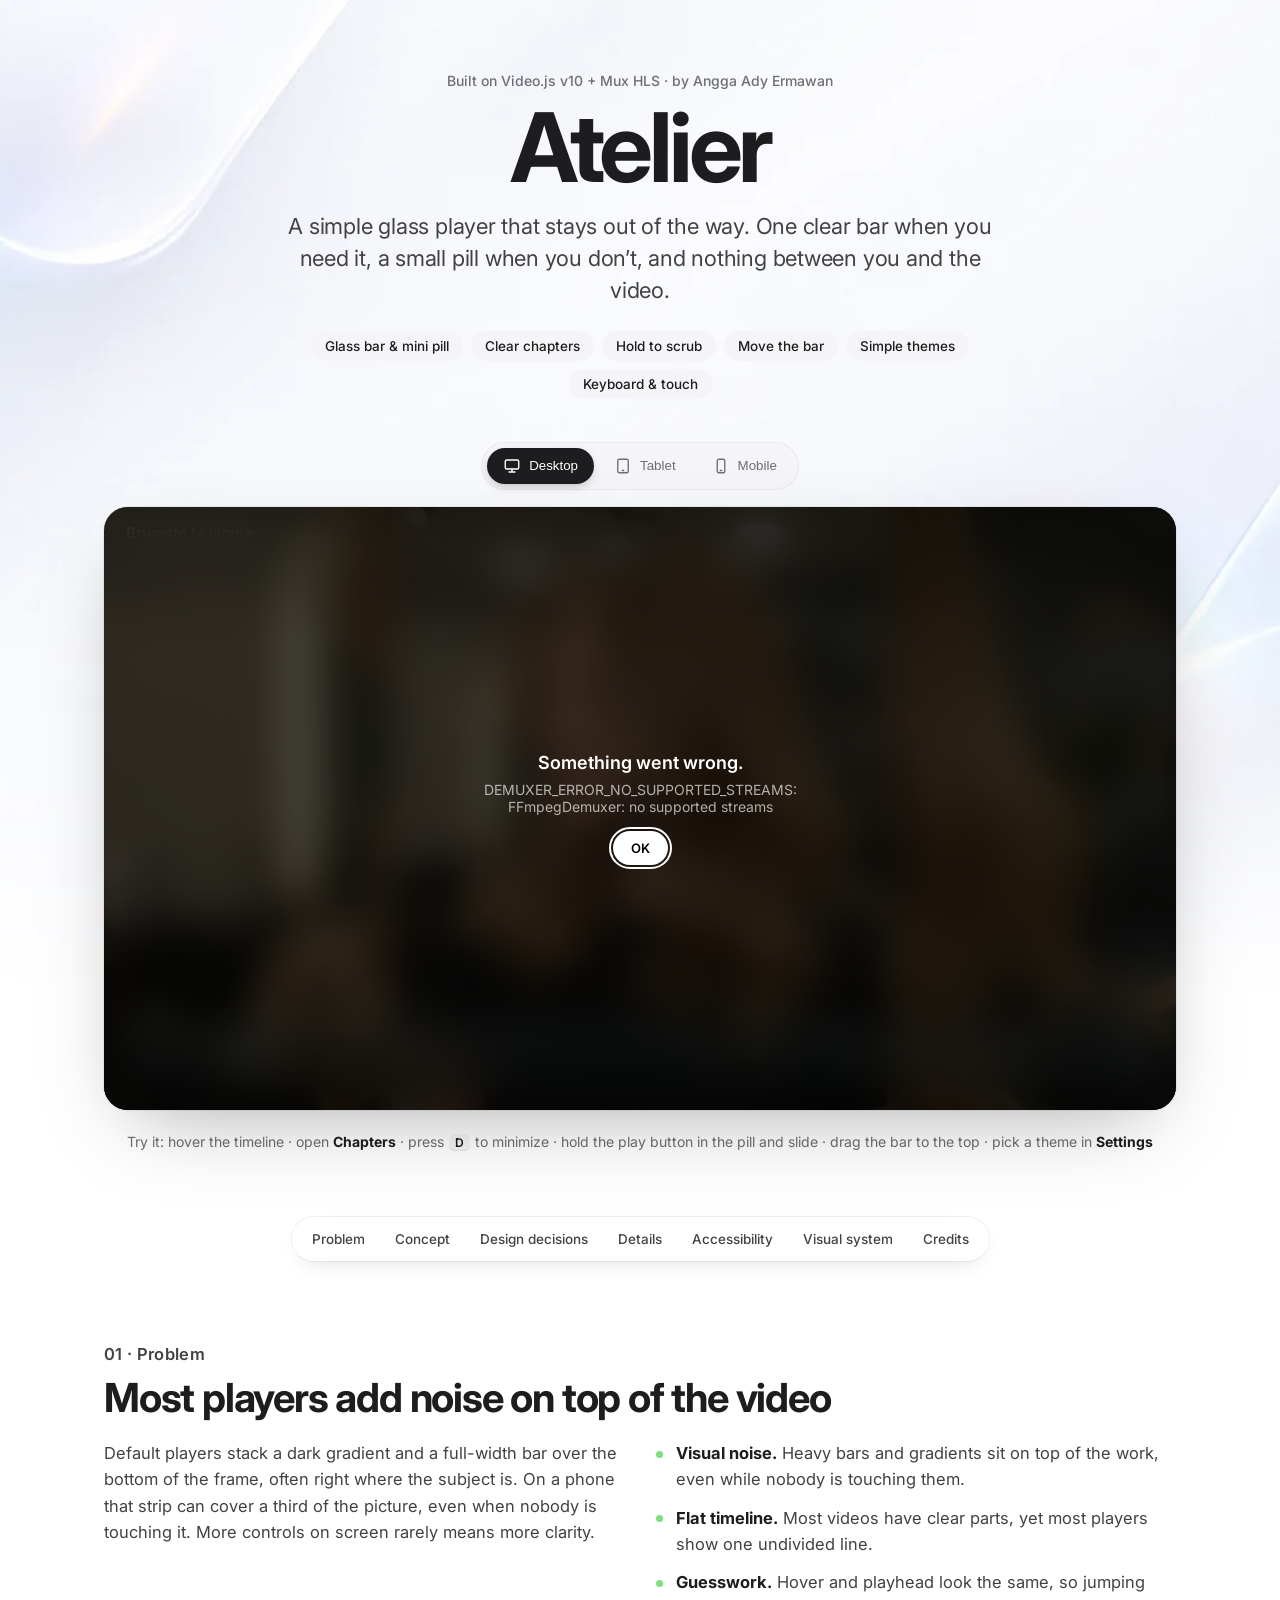
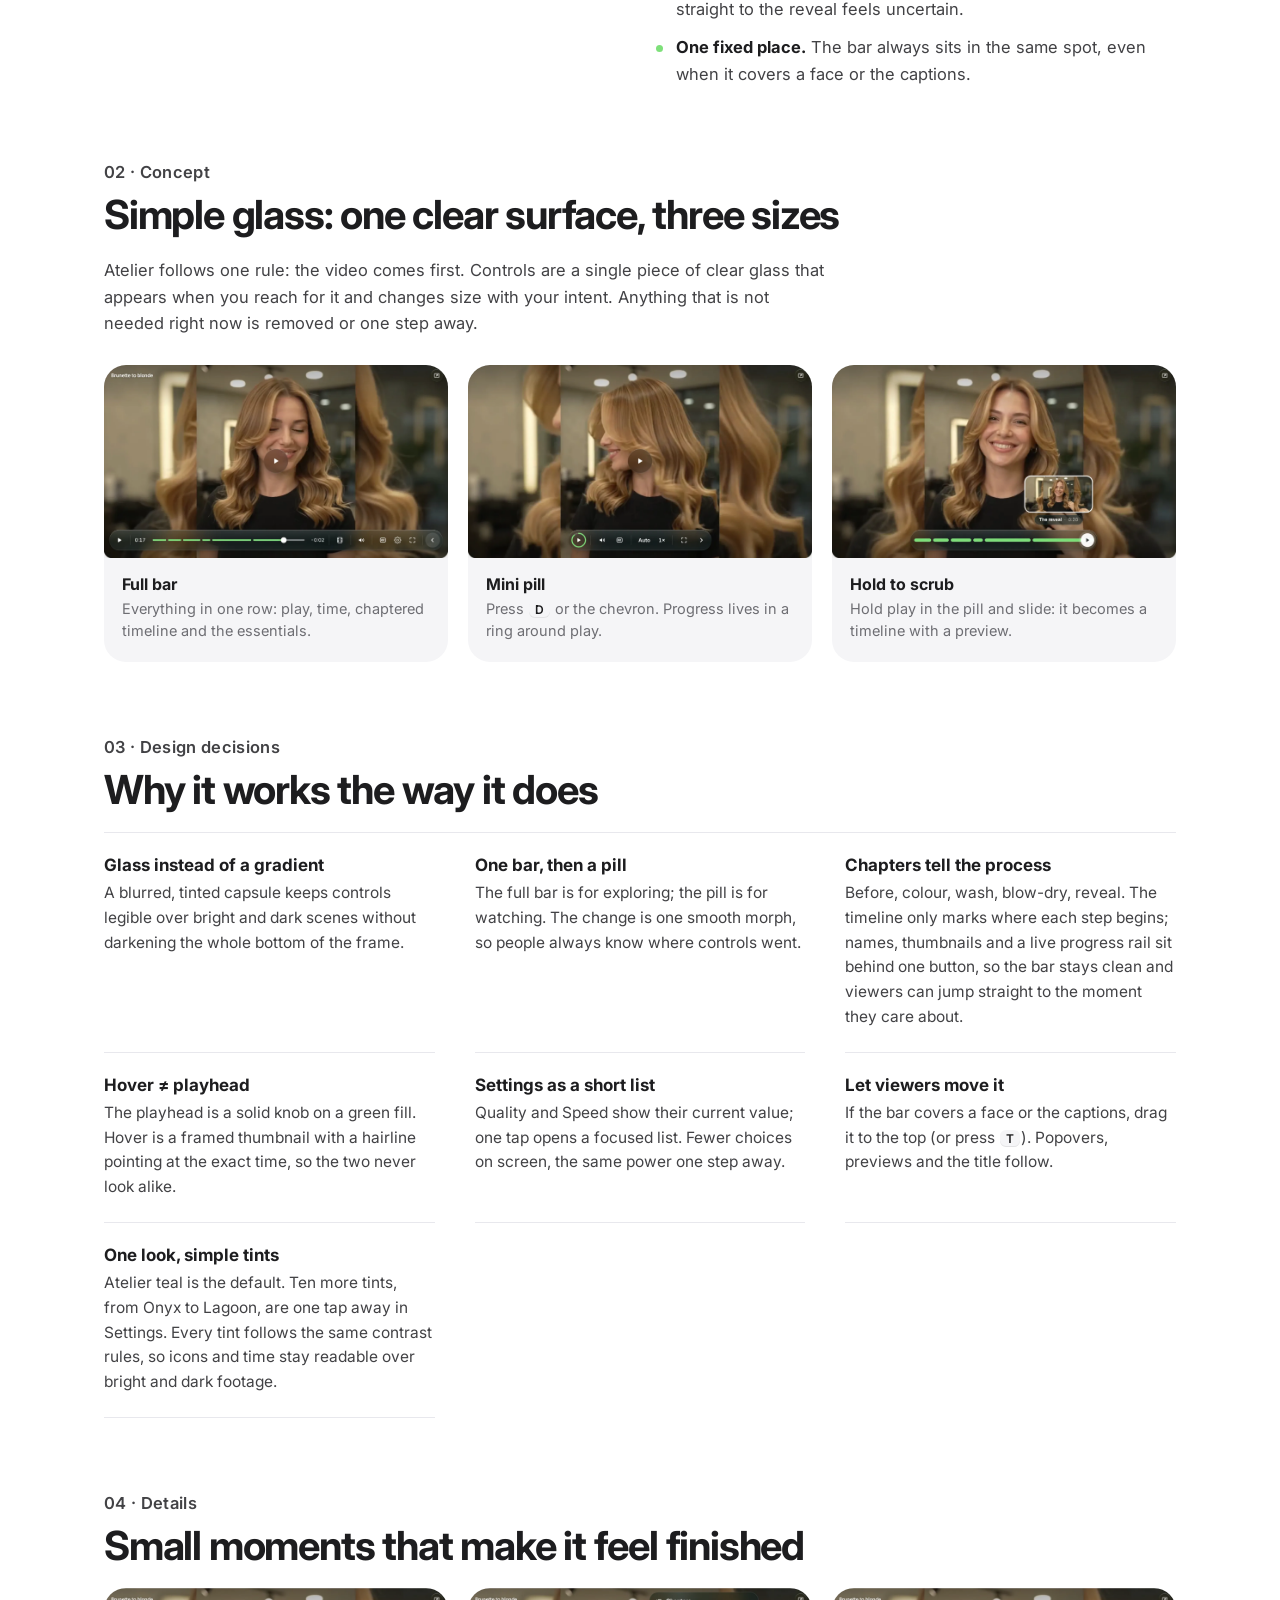
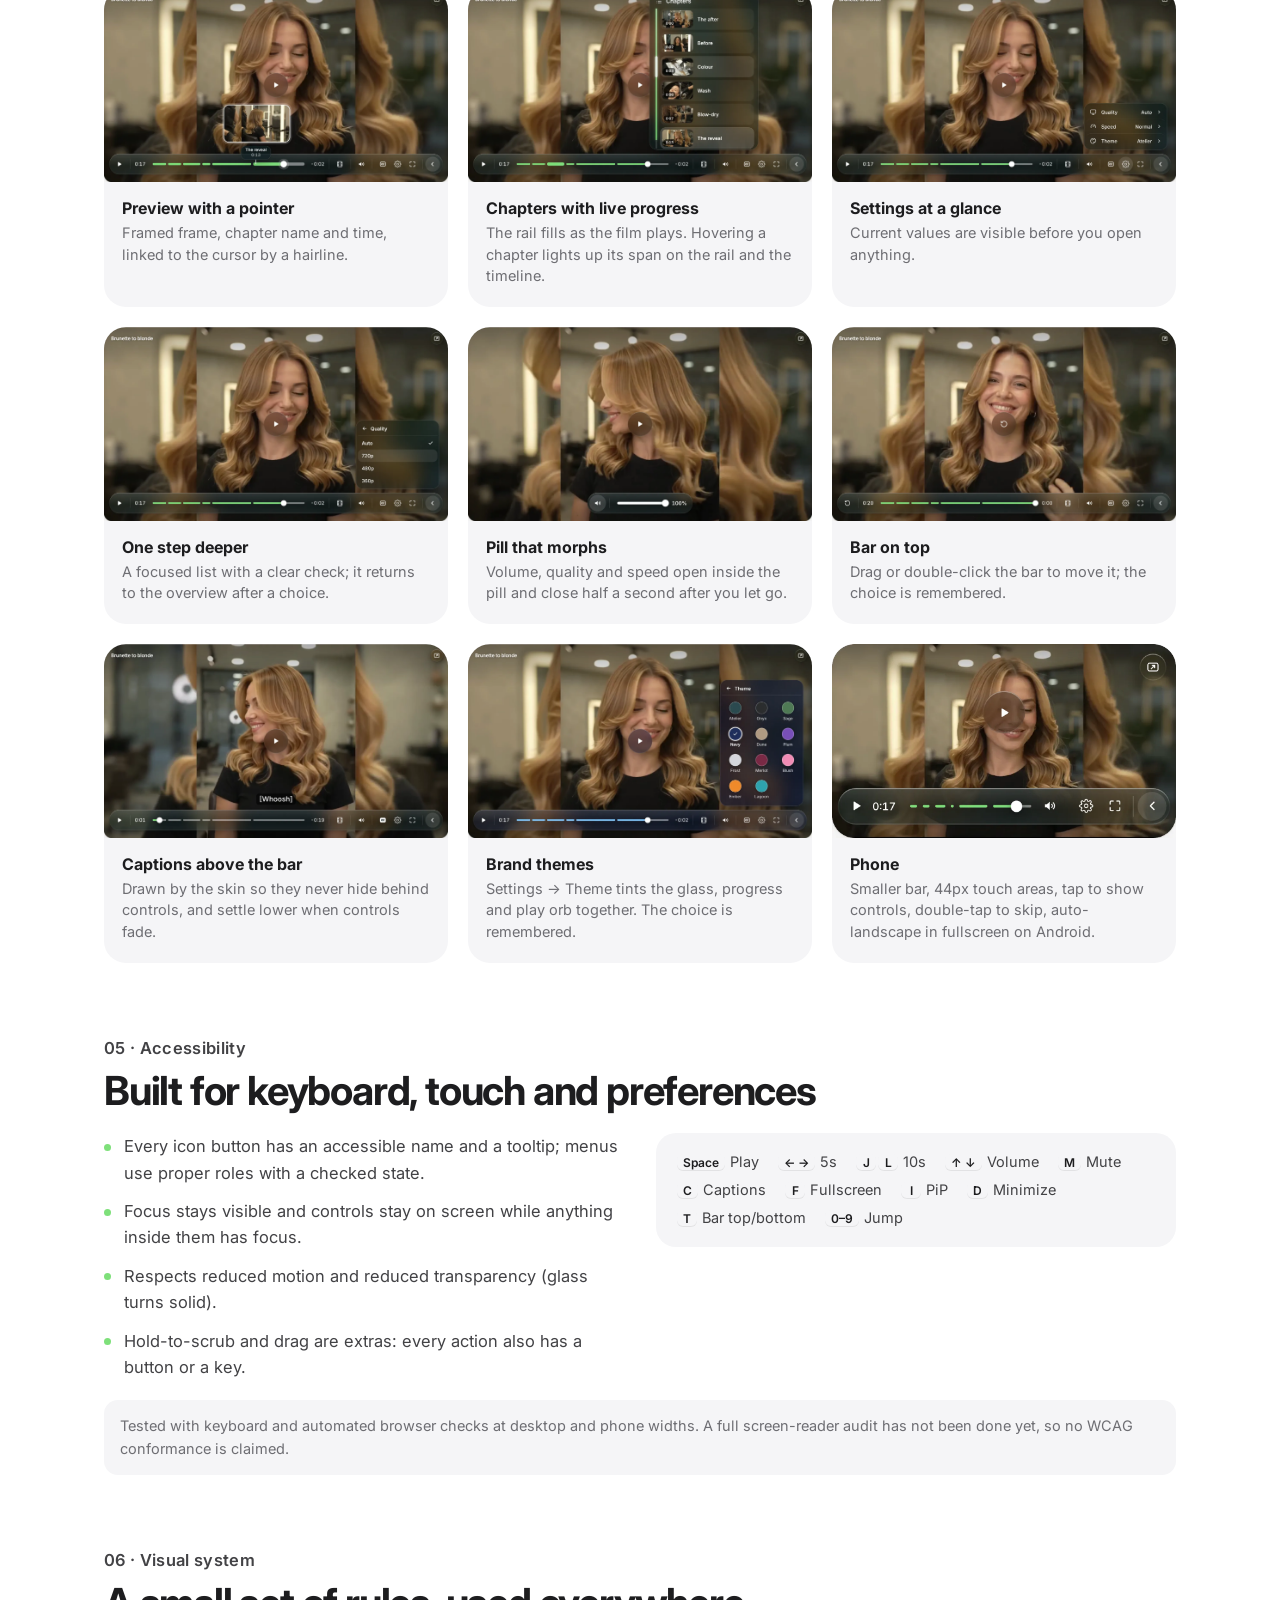
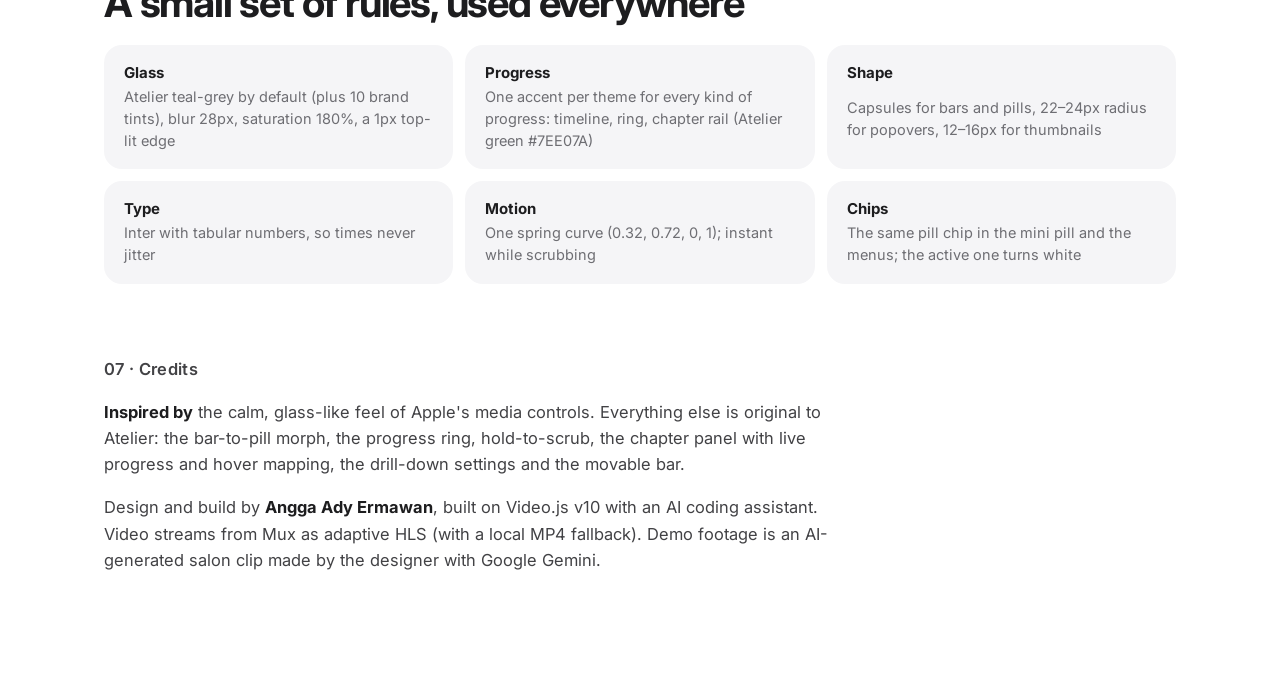
==== commit 07752b31: "Add files via upload" ====
--- a/atelier/index.html
+++ b/atelier/index.html
@@ -5,21 +5,21 @@
 <meta name="viewport" content="width=device-width, initial-scale=1">
 <title>Atelier · A Video.js v10 skin</title>
 <meta name="theme-color" content="#ffffff">
-<meta name="description" content="Atelier is a Video.js v10 skin for creative studios and salons: a quiet glass player that keeps the work in focus, from the before to the reveal. Designed by Angga Ady Ermawan.">
+<meta name="description" content="Atelier is a simple glass video player skin for Video.js v10: one clear bar when you need it, a small pill when you don't, and nothing between you and the video. Designed by Angga Ady Ermawan.">
 <link rel="preconnect" href="https://fonts.googleapis.com">
 <link rel="preconnect" href="https://fonts.gstatic.com" crossorigin>
 <link href="https://fonts.googleapis.com/css2?family=Inter:wght@400;500;600;700&display=swap" rel="stylesheet" media="print" onload="this.media='all'">
-  <script type="module" crossorigin src="./assets/index-BwgI-wE_.js"></script>
-  <link rel="stylesheet" crossorigin href="./assets/index-mthLBqsx.css">
+  <script type="module" crossorigin src="./assets/index-myaoREyw.js"></script>
+  <link rel="stylesheet" crossorigin href="./assets/index-C_AGY4Zw.css">
 </head>
 <body>
 <main class="page">
   <header class="intro">
     <p class="eyebrow">Built on Video.js v10 + Mux HLS · by Angga Ady Ermawan</p>
     <h1>Atelier</h1>
-    <p class="lede">A player for studios that sell their craft. Salons, makeup artists and makers show the before, the process and the reveal. Atelier keeps that work in focus: controls live in one soft glass bar that steps back while you watch and shrinks to a small pill when you want even less.</p>
+    <p class="lede">A simple glass player that stays out of the way. One clear bar when you need it, a small pill when you don&rsquo;t, and nothing between you and the video.</p>
     <ul class="pills" aria-label="Highlights">
-      <li>Glass bar &amp; mini pill</li><li>Chapters for every step</li><li>Hold to scrub</li><li>Move the bar off the face</li><li>Brand themes</li><li>Keyboard &amp; touch</li>
+      <li>Glass bar &amp; mini pill</li><li>Clear chapters</li><li>Hold to scrub</li><li>Move the bar</li><li>Simple themes</li><li>Keyboard &amp; touch</li>
     </ul>
   </header>
 
@@ -289,22 +289,22 @@
 
     <section id="problem" class="block">
       <p class="kicker">01 · Problem</p>
-      <h2>Generic controls hide the work a studio is trying to show</h2>
+      <h2>Most players add noise on top of the video</h2>
       <div class="two">
-        <p>A salon reel, a makeup tutorial or a maker&rsquo;s process video lives on detail: the tone of the hair, the finish of a surface, the face at the reveal. Default players stack a dark gradient and a full-width bar over the bottom of the frame, right where hands, hair and faces usually are. On a phone that strip can cover a third of the picture.</p>
+        <p>Default players stack a dark gradient and a full-width bar over the bottom of the frame, often right where the subject is. On a phone that strip can cover a third of the picture, even when nobody is touching it. More controls on screen rarely means more clarity.</p>
         <ul class="list">
           <li><b>Visual noise.</b> Heavy bars and gradients sit on top of the work, even while nobody is touching them.</li>
-          <li><b>Hidden story.</b> Transformation videos have clear steps (before, process, reveal), yet most players show one flat timeline.</li>
+          <li><b>Flat timeline.</b> Most videos have clear parts, yet most players show one undivided line.</li>
           <li><b>Guesswork.</b> Hover and playhead look the same, so jumping straight to the reveal feels uncertain.</li>
-          <li><b>Off-brand.</b> One fixed look in one fixed place, even when the bar covers a face or clashes with the studio&rsquo;s brand.</li>
+          <li><b>One fixed place.</b> The bar always sits in the same spot, even when it covers a face or the captions.</li>
         </ul>
       </div>
     </section>
 
     <section id="concept" class="block">
       <p class="kicker">02 · Concept</p>
-      <h2>A display case for the work: one quiet surface, three sizes</h2>
-      <p class="wide"><i>Atelier</i> is French for the workshop where craft is made. The player behaves like a good display case: the work is the hero, and the glass only appears when you reach for it. Controls are one piece of glass that changes size with your intent, chapters tell the story of the process, and a studio can tint the glass to match its brand.</p>
+      <h2>Simple glass: one clear surface, three sizes</h2>
+      <p class="wide">Atelier follows one rule: the video comes first. Controls are a single piece of clear glass that appears when you reach for it and changes size with your intent. Anything that is not needed right now is removed or one step away.</p>
       <div class="cards three">
         <figure class="card"><img src="shots/01-expanded.webp" alt="Expanded glass bar with time, chaptered timeline and controls in one row" loading="lazy"><figcaption><b>Full bar</b><span>Everything in one row: play, time, chaptered timeline and the essentials.</span></figcaption></figure>
         <figure class="card"><img src="shots/06-minimized.webp" alt="Minimized pill with a progress ring around play, volume, captions, quality, speed and fullscreen" loading="lazy"><figcaption><b>Mini pill</b><span>Press <kbd>D</kbd> or the chevron. Progress lives in a ring around play.</span></figcaption></figure>
@@ -321,8 +321,8 @@
         <div class="row"><b>Chapters tell the process</b><p>Before, colour, wash, blow-dry, reveal. The timeline only marks where each step begins; names, thumbnails and a live progress rail sit behind one button, so the bar stays clean and viewers can jump straight to the moment they care about.</p></div>
         <div class="row"><b>Hover ≠ playhead</b><p>The playhead is a solid knob on a green fill. Hover is a framed thumbnail with a hairline pointing at the exact time, so the two never look alike.</p></div>
         <div class="row"><b>Settings as a short list</b><p>Quality and Speed show their current value; one tap opens a focused list. Fewer choices on screen, the same power one step away.</p></div>
-        <div class="row"><b>Let viewers move it</b><p>If the bar covers a face, the hair being shown or the captions, drag it to the top (or press <kbd>T</kbd>). Popovers, previews and the title follow.</p></div>
-        <div class="row"><b>One signature, room for a brand</b><p>Atelier teal is the signature look. Ten more tints, from Onyx to Lagoon, let a studio match its own brand. Every tint follows the same contrast rules, so icons and time stay readable over bright and dark footage.</p></div>
+        <div class="row"><b>Let viewers move it</b><p>If the bar covers a face or the captions, drag it to the top (or press <kbd>T</kbd>). Popovers, previews and the title follow.</p></div>
+        <div class="row"><b>One look, simple tints</b><p>Atelier teal is the default. Ten more tints, from Onyx to Lagoon, are one tap away in Settings. Every tint follows the same contrast rules, so icons and time stay readable over bright and dark footage.</p></div>
       </div>
     </section>
 
--- a/atelier/assets/index-C_AGY4Zw.css
+++ b/atelier/assets/index-C_AGY4Zw.css
@@ -0,0 +1 @@
+.atelier{--media-accent-color:#fff;--media-border-radius:24px;--media-font-family:"Inter", -apple-system, BlinkMacSystemFont, "SF Pro Text", ui-sans-serif, system-ui, sans-serif;--at-glass:#12262a61;--at-glass-strong:#0e1e2299;--at-blur:blur(28px) saturate(180%) brightness(1.08);--at-edge:#ffffff29;--at-shine:linear-gradient(180deg, #ffffff38, #ffffff0a 45%, #fff0 60%, #ffffff0f);--at-shadow:0 10px 30px -10px #00000073, 0 2px 6px -2px #00000040;--at-text:#fff;--at-muted:#ffffffa8;--at-spring:cubic-bezier(.32, .72, 0, 1);font-family:var(--media-font-family);color:var(--at-text);-webkit-font-smoothing:antialiased;display:block}.atelier-container{aspect-ratio:16/9;border-radius:var(--media-border-radius);isolation:isolate;background:#000;display:block;position:relative;overflow:hidden;box-shadow:0 0 0 1px #ffffff0f,0 40px 90px -30px #000000bf;container-type:inline-size}.atelier-container:fullscreen{aspect-ratio:auto;border-radius:0}.atelier-container:focus-visible{outline-offset:-2px}.atelier-container>video,.atelier-container>mux-video{object-fit:contain;width:100%;height:100%;display:block}.atelier-poster{pointer-events:none;position:absolute;inset:0}.atelier-poster img{object-fit:cover;width:100%;height:100%}.atelier-poster img:not([src]){display:none}.atelier-dock,.atelier-orb,.atelier-orb-sm,.atelier-ghost,.atelier-volume-pop,.atelier-seek-indicator,.atelier-volume-indicator{background:var(--at-glass);-webkit-backdrop-filter:var(--at-blur);backdrop-filter:var(--at-blur);box-shadow:var(--at-shadow)}.atelier-dock:before,.atelier-orb:before,.atelier-orb-sm:before,.atelier-ghost:before,.atelier-volume-pop:before,.atelier-seek-indicator:before,.atelier-volume-indicator:before{content:"";border-radius:inherit;-webkit-mask-composite:xor;pointer-events:none;background:linear-gradient(#ffffff6b,#ffffff14 40%,#ffffff0a 70%,#ffffff29);padding:1px;position:absolute;inset:0;-webkit-mask:linear-gradient(#000 0 0) content-box,linear-gradient(#000 0 0);-webkit-mask-composite:xor,source-over;mask:linear-gradient(#000 0 0) content-box exclude,linear-gradient(#000 0 0)}.atelier-dock:after,.atelier-orb:after{content:"";border-radius:inherit;background:var(--at-shine);opacity:.55;pointer-events:none;position:absolute;inset:0}.atelier svg{fill:none;stroke:currentColor;stroke-width:1.8px;stroke-linecap:round;stroke-linejoin:round;width:20px;height:20px;display:block}.atelier svg .fill{fill:currentColor;stroke:none}.atelier-btn{z-index:1;width:38px;height:38px;color:var(--at-text);cursor:pointer;transition:background-color .3s var(--at-spring), transform .3s var(--at-spring);background:0 0;border:0;border-radius:999px;flex:none;place-items:center;display:inline-grid;position:relative}.atelier-btn:hover{background:#ffffff24}.atelier-btn>svg{transition:transform .5s var(--at-spring), opacity .28s var(--at-spring), scale .45s var(--at-spring)}.atelier-btn:hover>svg{scale:1.08}.atelier-btn:active{transform:scale(.9)}.atelier-btn[hidden],.atelier-btn[data-hidden]{display:none}.atelier :focus-visible{outline:2px solid var(--media-accent-color);outline-offset:2px}media-play-button svg{grid-area:1/1}media-play-button:not([data-paused]) .i-play,media-play-button[data-paused] .i-pause,media-play-button[data-ended] .i-play,media-play-button[data-ended] .i-pause,media-play-button:not([data-ended]) .i-replay{opacity:0;transform:scale(.5)rotate(-25deg)}media-mute-button[data-muted] .i-vol,media-mute-button:not([data-muted]) .i-muted,media-mute-button[data-volume-level=off] .i-vol{display:none}media-mute-button[data-volume-level=off] .i-muted{display:block}media-mute-button[data-volume-level=low] .w2{opacity:0}media-fullscreen-button[data-fullscreen] .i-enter,media-fullscreen-button:not([data-fullscreen]) .i-exit,media-pip-button[data-pip] .i-off,media-pip-button:not([data-pip]) .i-on{display:none}.atelier-scrim{pointer-events:none;transition:opacity .6s var(--at-spring);background:linear-gradient(#00000052,#0000 22%),linear-gradient(#0000 70%,#0000004d);position:absolute;inset:0}.atelier-scrim:not([data-visible]){opacity:0}.atelier-content{pointer-events:none;transition:opacity .5s var(--at-spring);position:absolute;inset:0}.atelier-content .atelier-dock,.atelier-content .atelier-scrub,.atelier-content .atelier-menu,.atelier-content .atelier-top>*,.atelier-content .atelier-center>*{pointer-events:auto}.atelier-content:not([data-visible]):not(:has(:focus-visible)){opacity:0}.atelier-content:not([data-visible]):not(:has(:focus-visible)) *{pointer-events:none!important}.atelier-top{transition:transform .6s var(--at-spring);justify-content:space-between;align-items:center;gap:16px;padding:16px 16px 0 22px;display:flex;position:absolute;inset:0 0 auto}.atelier-content:not([data-visible]) .atelier-top{transform:translateY(-8px)}.atelier-heading{min-width:0}.atelier-title{letter-spacing:-.01em;white-space:nowrap;text-overflow:ellipsis;text-shadow:0 1px 10px #00000059;font-size:15px;font-weight:600;display:block;overflow:hidden}.atelier-ghost{width:38px;height:38px}.atelier-center{pointer-events:none;justify-content:center;align-items:center;gap:clamp(20px,6cqi,48px);display:flex;position:absolute;inset:0}.atelier-orb{aspect-ratio:1;width:clamp(60px,10cqi,84px);color:var(--at-text);cursor:pointer;transition:transform .7s var(--at-spring), opacity .45s var(--at-spring), background-color .5s var(--at-spring), box-shadow .7s var(--at-spring);border-radius:50%;place-items:center;display:grid;position:relative}.atelier-orb svg{z-index:1;width:36%;height:36%;position:relative}.atelier-orb .i-play{translate:7%}.atelier-orb:after{transition:opacity .5s var(--at-spring)}.atelier-orb:hover{background-color:#fff3;transform:scale(1.09);box-shadow:0 0 0 10px #ffffff12,0 18px 40px -12px #00000080}.atelier-orb:hover:after{opacity:1}.atelier-orb svg{transition:transform .5s var(--at-spring), opacity .28s var(--at-spring), scale .6s var(--at-spring)}.atelier-orb:hover svg{scale:1.12}.atelier-orb:active{transition-duration:.15s;transform:scale(.95)}.atelier-orb:not([data-paused]):not([data-ended]){opacity:0;transform:scale(.8);pointer-events:none!important}.atelier-orb-sm{width:50px;height:50px;display:none}.atelier-orb-sm svg{width:24px;height:24px}.atelier-orb-sm span{padding-top:1px;font-size:8.5px;font-weight:700;position:absolute}@media (pointer:coarse){.atelier-orb-sm{display:grid}}.atelier{--at-fill:linear-gradient(90deg, #f7e7a6, #e6f0a8)}.atelier-dock{width:min(100% - 32px,980px);height:56px;transition:transform .6s var(--at-spring);border-radius:999px;align-items:center;gap:2px;padding:0 8px;display:flex;position:absolute;bottom:16px;left:50%;translate:-50%}.atelier-spacer{flex:auto;justify-content:center;min-width:0;display:flex}.atelier-scene{z-index:1;text-overflow:ellipsis;white-space:nowrap;max-width:100%;color:var(--at-muted);transition:opacity .4s var(--at-spring);font-size:13px;font-weight:500;position:relative;overflow:hidden}.atelier[data-compact] .atelier-scene{display:none}.atelier-scrub{pointer-events:auto;width:min(100% - 40px,1100px);height:32px;transition:transform .6s var(--at-spring), bottom .6s var(--at-spring);align-items:center;gap:14px;display:flex;position:absolute;bottom:86px;left:50%;translate:-50%}.atelier-scrub-time{font-variant-numeric:tabular-nums;min-width:4ch;color:var(--at-text);text-shadow:0 1px 8px #00000080;flex:none;font-size:14px;font-weight:600}.atelier-remaining{text-align:right;color:#ffffffd9}.atelier-content:not([data-visible]) .atelier-dock{transform:translateY(10px)scale(.98)}.atelier-clock{z-index:1;font-variant-numeric:tabular-nums;white-space:nowrap;flex:none;align-items:baseline;gap:4px;padding:0 8px 0 4px;font-size:13px;font-weight:500;display:flex;position:relative}.atelier-time{color:var(--at-text)}.atelier-clock-sep,.atelier-duration{color:var(--at-muted)}.atelier-sep{z-index:1;background:#ffffff2e;flex:none;width:1px;height:24px;margin:0 6px;position:relative}.atelier-chapters-btn[hidden]{display:none}.atelier-chapters-btn svg{stroke-width:1.5px;width:22px;height:22px}.atelier-settings-btn svg{stroke-width:1.5px}media-fullscreen-button.atelier-btn{width:38px}.atelier-compact-toggle .i-grow{display:none}.atelier[data-compact] .atelier-compact-toggle .i-grow{display:block}.atelier[data-compact] .atelier-compact-toggle .i-shrink{display:none}.atelier-dock{transition:transform .6s var(--at-spring), width .65s var(--at-spring), height .65s var(--at-spring)}.at-fold{transition:width .55s var(--at-spring), min-width .55s var(--at-spring), padding .55s var(--at-spring), opacity .3s var(--at-spring), transform .55s var(--at-spring), background-color .3s var(--at-spring);overflow:hidden}.atelier-duration.at-fold{width:34px}.atelier-clock-sep.at-fold{width:8px}.atelier-sep.at-fold{width:1px}.atelier[data-compact] .atelier-sep{margin:0}.atelier[data-compact] .atelier-sep.at-fold{margin:0}.atelier[data-compact] .atelier-marks,.atelier[data-compact] .atelier-now{opacity:0}.atelier[data-compact] .at-fold.at-fold{opacity:0;pointer-events:none;width:0;min-width:0;padding:0;transform:scale(.6)}.atelier[data-compact] .atelier-heading{opacity:0;transform:translateY(-6px)}.atelier-heading{transition:opacity .4s var(--at-spring), transform .5s var(--at-spring)}.atelier[data-compact] .atelier-clock{font-size:12px}.atelier-timeline{cursor:pointer;touch-action:none;flex:auto;min-width:80px;height:100%;position:relative}.atelier-chapters{display:block;position:absolute;inset:0}.atelier-chapter{clip-path:inset(0 calc(100% - var(--media-slider-chapter-end)) 0 var(--media-slider-chapter-start));position:absolute;inset:0}.atelier-track{height:5px;transition:height .3s var(--at-spring);background:#ffffff52;border-radius:999px;position:absolute;top:50%;left:0;right:0;overflow:hidden;translate:0 -50%;box-shadow:0 1px 6px #00000040}.atelier-chapter .atelier-track{clip-path:inset(0 calc(100% - var(--media-slider-chapter-end) + 3px) 0 calc(var(--media-slider-chapter-start) + 3px) round 999px)}.atelier-chapter:first-child .atelier-track{clip-path:inset(0 calc(100% - var(--media-slider-chapter-end) + 3px) 0 var(--media-slider-chapter-start) round 999px)}.atelier-chapter:last-child .atelier-track{clip-path:inset(0 calc(100% - var(--media-slider-chapter-end)) 0 calc(var(--media-slider-chapter-start) + 3px) round 999px)}.atelier-chapter:only-child .atelier-track{clip-path:none}.atelier-timeline[data-interactive] .atelier-track{height:7px}.atelier-chapter[data-highlighted] .atelier-track{height:10px}.atelier-buffer,.atelier-fill{position:absolute;inset:0 auto 0 0}.atelier-buffer{width:var(--media-slider-buffer);background:#fff3}.atelier-fill{width:var(--media-slider-fill);background:#fff}.atelier-timeline[data-dragging] .atelier-fill{width:var(--media-slider-pointer)}.atelier-knob{top:50%;left:var(--media-slider-fill);width:18px;height:18px;transition:scale .3s var(--at-spring), box-shadow .3s var(--at-spring);background:#fff;border-radius:50%;position:absolute;translate:-50% -50%;box-shadow:0 2px 8px #0006}.atelier-timeline[data-dragging] .atelier-knob{left:var(--media-slider-pointer)}.atelier-timeline[data-interactive] .atelier-knob,.atelier-timeline[data-dragging] .atelier-knob{scale:1.12;box-shadow:0 2px 10px #00000073,0 0 0 6px #fff3}.atelier-preview{pointer-events:none;opacity:0;transform-origin:var(--tail,50%) 100%;transition:opacity .14s ease-out, transform .28s var(--at-spring);bottom:50%;transform:translateY(6px)scale(.96)}.atelier-timeline[data-pointing] .atelier-preview{opacity:1;transform:none}.atelier-card{--tail:50%;justify-items:center;padding-bottom:14px;display:grid;position:relative}.atelier-thumb{background:#000;border-radius:16px;max-width:220px;max-height:116px;display:block;overflow:hidden;box-shadow:0 0 0 2px #fffffff2,0 0 0 7px #ffffff2e,0 22px 44px -14px #000000b3}.atelier-thumb img{display:block}.atelier-thumb[data-hidden],.atelier-thumb[hidden]{display:none}.atelier-pill{left:var(--tail);white-space:nowrap;background:var(--at-glass-strong);-webkit-backdrop-filter:var(--at-blur);backdrop-filter:var(--at-blur);box-shadow:inset 0 0 0 1px var(--at-edge), var(--at-shadow);border-radius:16px;justify-self:start;justify-items:center;margin-top:12px;padding:5px 14px 6px;display:grid;position:relative;translate:-50%}.atelier-card-chapter{color:var(--at-text);font-size:13px;font-weight:600}.atelier-card-chapter:empty{display:none}.atelier-card-time{font-variant-numeric:tabular-nums;color:var(--at-muted);font-size:13px;font-weight:500}.atelier-card-chapter:empty+.atelier-card-time{color:var(--at-text);font-weight:600}.atelier-stem{bottom:0;left:var(--tail);background:#ffffffd9;border-radius:1px;width:1.5px;height:14px;position:absolute;translate:-50%}.atelier-menu{--tail:50%;z-index:5;min-width:200px;max-height:calc(100% - 120px);color:var(--at-text);background:var(--at-glass-strong);-webkit-backdrop-filter:var(--at-blur);backdrop-filter:var(--at-blur);box-shadow:inset 0 0 0 1px var(--at-edge), 0 24px 50px -16px #000000a6;opacity:0;transform-origin:var(--tail) 100%;transition:opacity .18s ease-out, transform .35s var(--at-spring);border-radius:20px;padding:8px;position:absolute;overflow:auto;transform:translateY(8px)scale(.96)}.atelier-menu[data-open]{opacity:1;transform:none}.atelier-menu[hidden]{display:none}.atelier-menu-label{letter-spacing:.04em;text-transform:uppercase;color:var(--at-muted);margin:4px 10px 6px;font-size:11px;font-weight:600}.atelier-chapters-menu{width:300px}.atelier-chapter-item,.atelier-menu-item{width:100%;color:inherit;font:inherit;text-align:left;cursor:pointer;transition:background-color .2s var(--at-spring);background:0 0;border:0;border-radius:14px;align-items:center;gap:12px;margin:0;padding:8px;display:flex;position:relative}.atelier-chapter-item:hover,.atelier-menu-item:hover{background:#ffffff1a}.atelier-chapter-item[aria-checked=true]{background:#ffffff24}.atelier-chapter-item[aria-checked=true]:before{content:"";background:var(--at-fill);border-radius:3px;width:3px;position:absolute;top:14px;bottom:14px;left:2px}.atelier-chapter-item img{object-fit:cover;background:#000;border-radius:9px;flex:none;width:92px;height:52px}.atelier-chapter-meta{gap:2px;min-width:0;display:grid}.atelier-chapter-meta small{color:var(--at-muted);font-variant-numeric:tabular-nums;font-size:12px}.atelier-chapter-meta span{white-space:nowrap;text-overflow:ellipsis;font-size:14px;font-weight:500;overflow:hidden}.atelier-settings-menu{min-width:170px}.atelier-menu-item{border-radius:12px;justify-content:space-between;padding:9px 12px;font-size:14px}.atelier-check{opacity:0;stroke-width:2.2px!important;width:18px!important;height:18px!important}.atelier-menu-item[aria-checked=true] .atelier-check{opacity:1}.atelier-menu-item[aria-checked=true]{font-weight:600}.atelier-volume-pop{--media-popover-side-offset:14px;width:44px;transition:opacity .25s, transform .4s var(--at-spring);border:0;border-radius:999px;margin:0;padding:12px 0;overflow:visible}.atelier-volume-pop[data-starting-style],.atelier-volume-pop[data-ending-style]{opacity:0;transform:translateY(8px)scale(.94)}.atelier-volume{z-index:1;cursor:pointer;touch-action:none;justify-content:center;height:116px;display:flex;position:relative}.atelier-volume-track{background:#fff3;border-radius:999px;width:20px;height:100%;position:relative;overflow:hidden}.atelier-volume-fill{height:var(--media-slider-fill);background:var(--media-accent-color);position:absolute;inset:auto 0 0}.atelier-volume-thumb{bottom:var(--media-slider-fill);background:0 0;border-radius:50%;width:20px;height:20px;position:absolute;left:50%;translate:-50% 50%}.atelier-tip{--media-tooltip-side-offset:12px;font-family:var(--media-font-family);color:var(--at-text);background:var(--at-glass-strong);-webkit-backdrop-filter:var(--at-blur);backdrop-filter:var(--at-blur);box-shadow:inset 0 0 0 1px var(--at-edge), var(--at-shadow);white-space:nowrap;transition:opacity .2s, transform .3s var(--at-spring);border:0;border-radius:10px;align-items:center;gap:8px;margin:0;padding:6px 10px;font-size:12px;font-weight:600}.atelier-tip:popover-open{display:flex}.atelier-tip:not(:popover-open){display:none}.atelier-tip[data-starting-style],.atelier-tip[data-ending-style]{opacity:0;transform:translateY(4px)}.atelier-kbd:empty{display:none}.atelier-kbd{color:var(--at-muted);box-shadow:inset 0 0 0 1px var(--at-edge);border-radius:5px;padding:1px 6px;font-size:11px}.atelier-buffering{pointer-events:none;opacity:0;place-items:center;transition:opacity .3s;display:grid;position:absolute;inset:0}.atelier-buffering[data-visible]{opacity:1}.atelier-buffering svg{stroke:#ffffffe6;stroke-width:2.4px;width:40px;height:40px}.atelier-buffering circle{stroke-dasharray:40 200;transform-origin:50%;animation:.9s linear infinite atelier-spin}@keyframes atelier-spin{to{transform:rotate(360deg)}}.atelier-seek-indicator{font-variant-numeric:tabular-nums;color:var(--at-text);pointer-events:none;transition:opacity .3s, transform .45s var(--at-spring);border-radius:999px;align-items:center;gap:1px;padding:10px 18px;font-size:clamp(16px,2.6cqi,22px);font-weight:600;display:flex;position:absolute;top:50%;translate:0 -50%}.atelier-seek-indicator>*{position:relative}.atelier-seek-indicator[data-direction=backward]{left:10%}.atelier-seek-indicator[data-direction=forward]{right:10%}.atelier-seek-indicator[data-direction=backward] .atelier-seek-sign:before{content:"−"}.atelier-seek-indicator[data-direction=forward] .atelier-seek-sign:before{content:"+"}.atelier-seek-indicator:not([data-open]){display:none}.atelier-seek-indicator[data-starting-style],.atelier-seek-indicator[data-ending-style]{opacity:0;transform:scale(.9)}.atelier-volume-indicator{pointer-events:none;width:150px;height:32px;transition:opacity .3s, transform .45s var(--at-spring);border-radius:999px;position:absolute;top:18px;left:50%;overflow:hidden;translate:-50%}.atelier-volume-indicator:not([data-open]){display:none}.atelier-volume-indicator[data-starting-style],.atelier-volume-indicator[data-ending-style]{opacity:0;transform:translateY(-8px)scale(.96)}.atelier-volume-indicator-fill{background:linear-gradient(90deg, #ffffff47 var(--media-volume-fill,0%), transparent var(--media-volume-fill,0%));justify-content:center;align-items:center;display:flex;position:absolute;inset:0}.atelier-volume-indicator-value{font-variant-numeric:tabular-nums;font-size:12px;font-weight:700}.atelier-error{text-align:center;width:auto;max-width:none;height:auto;max-height:none;color:var(--at-text);-webkit-backdrop-filter:blur(20px);backdrop-filter:blur(20px);background:#000000b3;border:0;place-content:center;justify-items:center;gap:8px;margin:0;padding:24px;display:grid;position:absolute;inset:0}.atelier-error:not([data-open]){display:none}.atelier-error-title{font-size:18px;font-weight:600}.atelier-error-desc{color:var(--at-muted);max-width:40ch;font-size:14px}.atelier-error-close{font:600 13px var(--media-font-family);color:#000;cursor:pointer;background:#fff;border:0;border-radius:999px;margin-top:8px;padding:9px 18px}@container (width<=640px){.atelier-dock{gap:0;width:calc(100% - 20px);height:56px;padding:0 6px;bottom:10px}.atelier-timeline{margin:0 6px}.atelier-thumb{max-width:150px;max-height:80px}.atelier-top{padding:10px 10px 0 16px}}@container (width<=520px){.atelier-scrub-time{font-size:12px}.atelier-center{gap:22px;padding-bottom:64px}.atelier-orb{width:54px}.atelier-orb-sm{width:40px;height:40px}.atelier-orb-sm svg{width:20px;height:20px}.atelier-title{font-size:13px}.atelier-volume-indicator{width:120px;height:28px;top:10px}}@container (width<=460px){.atelier-sep,.atelier-chapters-btn,.atelier-settings-btn{display:none}.atelier[data-compact] .atelier-dock{width:220px}.atelier-duration,.atelier-clock-sep{display:none}.atelier-btn,.atelier-ghost{width:36px;height:36px}.atelier-clock{padding:0 2px;font-size:12px}}@container (width<=340px){#at-pip,.atelier-cc{display:none}}@media (pointer:coarse){.atelier-btn{width:44px;height:44px}}@media (prefers-reduced-motion:reduce){.atelier *,.atelier :before,.atelier :after{transition-duration:.01ms!important;animation-duration:.01ms!important;animation-iteration-count:1!important}.atelier-buffering circle{stroke-dasharray:70 200;animation:none}.atelier-content:not([data-visible]) .atelier-dock,.atelier-content:not([data-visible]) .atelier-top{transform:none}}@media (prefers-reduced-transparency:reduce){.atelier{--at-glass:#1c1c20eb;--at-glass-strong:#1c1c20f5}}@media (forced-colors:active){.atelier-dock,.atelier-orb,.atelier-ghost,.atelier-tip,.atelier-volume-pop,.atelier-menu,.atelier-card{border:1px solid canvastext}.atelier-fill,.atelier-volume-fill{background:highlight}}@supports not ((-webkit-backdrop-filter:blur(1px)) or (backdrop-filter:blur(1px))){.atelier{--at-glass:#1c1c20d1;--at-glass-strong:#1c1c20eb}}.atelier-dock{width:min(100% - 32px,1000px);height:auto;transition:transform .6s var(--at-spring), width .6s var(--at-spring), padding .6s var(--at-spring), border-radius .6s var(--at-spring);border-radius:32px;flex-direction:column;align-items:stretch;gap:0;padding:10px 14px;display:flex;position:absolute;bottom:16px;left:50%;translate:-50%}.atelier-scrub{z-index:1;width:auto;height:36px;transition:height .55s var(--at-spring), opacity .3s var(--at-spring);align-items:center;gap:14px;padding:0 6px;display:flex;position:relative;bottom:auto;left:auto;overflow:visible;translate:none}.atelier-content:not([data-visible]) .atelier-scrub{transform:none}.atelier-scrub-time{text-shadow:none;font-size:14px}.atelier-divider{z-index:1;height:1px;transition:opacity .3s, margin .55s var(--at-spring);background:#ffffff24;margin:6px 6px 4px;display:block;position:relative}.atelier-bar{z-index:1;align-items:center;gap:4px;height:52px;display:flex;position:relative}.atelier-bar .atelier-btn{width:44px;height:44px}.atelier-bar .atelier-btn svg{width:22px;height:22px}.atelier-vsep{width:1px;height:30px;transition:margin .55s var(--at-spring);background:#ffffff29;flex:none;margin:0 8px}.atelier-compact-toggle.atelier-btn{background:#ffffff1f}.atelier-compact-toggle.atelier-btn:hover{background:#ffffff38}.atelier-compact-toggle svg{transition:rotate .55s var(--at-spring);stroke-width:2.2px}.atelier-track{box-shadow:none}.atelier[data-compact] .atelier-dock{border-radius:999px;width:300px;height:auto;padding:6px 8px}.atelier[data-compact] .atelier-scrub{opacity:0;pointer-events:none;height:0;overflow:hidden}.atelier[data-compact] .atelier-divider{opacity:0;height:0;margin:0}.atelier[data-compact] .atelier-bar{justify-content:center;gap:0}.atelier[data-compact] .atelier-bar .atelier-btn:not(.at-fold){width:50px;height:50px}.atelier[data-compact] .atelier-bar .at-fold{opacity:0;pointer-events:none;min-width:0;padding:0;transform:scale(.6);width:0!important}.atelier[data-compact] .atelier-spacer{flex:0 0 0}.atelier[data-compact] .atelier-vsep{margin:0 6px}.atelier[data-compact] .atelier-compact-toggle.atelier-btn{background:0 0}@container (width<=640px){.atelier .atelier-dock{border-radius:26px;width:calc(100% - 20px);padding:6px 8px;bottom:10px}.atelier .atelier-scrub{gap:10px;height:30px}.atelier .atelier-bar{height:46px}.atelier .atelier-bar .atelier-btn{width:40px;height:40px}.atelier[data-compact] .atelier-dock{width:280px}}@container (width<=520px){.atelier-center{padding-bottom:92px!important}.atelier .atelier-scene,.atelier .atelier-orb-sm{display:none}}@container (width<=460px){.atelier .atelier-heading{display:none}.atelier #at-pip{margin-left:auto}}@media (pointer:coarse){.atelier .atelier-bar .atelier-btn{width:44px;height:44px}}*{box-sizing:border-box}body{color:#f5f5f7;-webkit-font-smoothing:antialiased;background:#000;min-height:100vh;margin:0;font-family:Inter,-apple-system,BlinkMacSystemFont,ui-sans-serif,system-ui,sans-serif}.page{max-width:1080px;margin:0 auto;padding:64px 20px 72px}.eyebrow{color:#f5f5f78c;margin:0;font-size:13px;font-weight:600}.intro h1{letter-spacing:-.04em;margin:6px 0 12px;font-size:clamp(48px,8vw,80px);font-weight:700;line-height:1}.lede{color:#f5f5f7a6;letter-spacing:-.01em;margin:0;font-size:19px;line-height:1.5}.notes{margin-top:40px}.grid{grid-template-columns:repeat(auto-fit,minmax(240px,1fr));gap:14px;display:grid}.grid article,.keys{background:#111113;border-radius:22px;padding:24px}.grid h2,.keys h2{letter-spacing:-.015em;margin:0 0 8px;font-size:19px;font-weight:600}.grid p{color:#f5f5f79e;margin:0;font-size:15px;line-height:1.55}.keys{margin-top:14px}.keys ul{color:#f5f5f7b8;flex-wrap:wrap;gap:10px 22px;margin:0;padding:0;font-size:14px;list-style:none;display:flex}kbd{text-align:center;color:#f5f5f7;background:#232326;border-radius:6px;min-width:22px;margin-right:4px;padding:2px 6px;font:600 12px Inter,sans-serif;display:inline-block}.credit{text-align:center;color:#f5f5f766;margin:32px 0 0;font-size:13px}body{background:radial-gradient(1200px 600px at 50% -10%,#285a6040,#0000 60%),#05090a}.toc{flex-wrap:wrap;justify-content:center;gap:6px;margin:8px 0 28px;display:flex}.toc a{color:#f5f5f7b3;background:#0f1718;border-radius:999px;padding:6px 12px;font-size:13px;text-decoration:none}.toc a:hover,.toc a:focus-visible{color:#fff;background:#172426}.toc a:focus-visible{outline-offset:2px;outline:2px solid #fff}.doc{margin-top:44px;scroll-margin-top:20px}.doc h2{letter-spacing:-.025em;margin:0 0 14px;font-size:clamp(24px,3.4vw,32px);font-weight:700}.doc h3{margin:0 0 8px;font-size:16px;font-weight:600}.doc p,.doc li,.doc td{color:#f5f5f7b8;font-size:15px;line-height:1.55}.doc-eyebrow{margin:0 0 6px;font-weight:600;color:#8fd0c8!important;font-size:13px!important}.doc-list{gap:6px;margin:0;padding-left:22px;display:grid}.doc-list em{color:#fff;font-style:normal;font-weight:600}.doc-note{background:#0f1718;border-radius:14px;margin:14px 0 0;padding:12px 14px;font-size:14px!important}.doc-note b{color:#fff}.cols{grid-template-columns:repeat(auto-fit,minmax(260px,1fr));gap:14px;display:grid}.cols.three{grid-template-columns:repeat(auto-fit,minmax(220px,1fr))}.card{background:#0d1415;border-radius:20px;padding:20px 22px;box-shadow:inset 0 0 0 1px #ffffff0d}.card ul{gap:6px;margin:0;padding-left:18px;display:grid}.card p{margin:0}.hier{flex-wrap:wrap;gap:8px;margin:14px 0 0;padding:0;list-style:none;display:flex}.hier li{background:#0d1415;border-radius:999px;align-items:center;gap:8px;padding:8px 14px 8px 8px;display:flex;color:#f5f5f7!important;font-size:14px!important}.hier b{color:#000;background:#fff;border-radius:50%;place-items:center;width:24px;height:24px;font-size:12px;display:grid}.table-wrap{background:#0d1415;border-radius:18px;margin-top:14px;overflow-x:auto;box-shadow:inset 0 0 0 1px #ffffff0d}table{border-collapse:collapse;width:100%;min-width:640px}table.risks,table.spec{min-width:0}th,td{text-align:left;vertical-align:top;border-bottom:1px solid #ffffff0f;padding:12px 14px;font-size:13.5px!important}thead th{color:#f5f5f780;text-transform:uppercase;letter-spacing:.04em;font-weight:600;font-size:12px!important}tbody th{color:#fff;white-space:nowrap;font-weight:600}tbody tr:last-child>*{border-bottom:0}.keys-list,.copy{list-style:none;padding:0!important}.copy li{background:#141d1e;border-radius:10px;width:fit-content;padding:6px 10px;color:#f5f5f7!important}.atelier{--at-live:#7ee07a}.atelier .atelier-ring{pointer-events:none;display:none;position:absolute;inset:0;rotate:-90deg;width:100%!important;height:100%!important}.atelier-ring circle{fill:none;stroke-width:3px}.atelier-ring .ring-bg{stroke:#ffffff29}.atelier-ring .ring-fg{stroke:var(--at-live);stroke-linecap:round;stroke-dasharray:100;stroke-dashoffset:calc(100 - var(--progress,0));transition:stroke-dashoffset .3s linear}media-play-button .atelier-ring{opacity:1!important;transform:none!important}.atelier[data-compact] #at-play .atelier-ring{display:block}.atelier[data-compact] #at-play{width:52px!important;height:52px!important}.atelier{interpolate-size:allow-keywords}.atelier[data-compact] .atelier-bar{justify-content:flex-start!important}.atelier[data-compact] .atelier-compact-toggle{width:52px!important;height:52px!important}.atelier[data-compact] #at-play:hover{background:#ffffff1a}.atelier .atelier-ring{inset:3px;width:calc(100% - 6px)!important;height:calc(100% - 6px)!important}.atelier-csep,.atelier-quality{display:none}.atelier[data-compact] .atelier-csep{background:#ffffff29;flex:none;width:1px;height:30px;margin:0 8px;display:block}.atelier[data-compact] .atelier-quality{font-variant-numeric:tabular-nums;color:var(--at-text);flex:none;padding:0 6px;font-size:16px;font-weight:600;display:block}.atelier[data-compact] .atelier-quality:empty,.atelier[data-compact] .atelier-quality:empty+*{display:none}.atelier-cc[data-active]{color:var(--at-text);background:0 0}.atelier-cc svg rect{transition:fill .25s var(--at-spring);fill:#0000}.atelier-cc svg path{transition:stroke .25s var(--at-spring)}.atelier-cc[data-active] svg rect{fill:currentColor}.atelier-cc[data-active] svg path{stroke:#0e1e22}@media (prefers-reduced-motion:reduce){.atelier-ring .ring-fg{transition:none}}.atelier-mini,.atelier[data-compact] .atelier-bar{display:none}.atelier[data-compact] .atelier-dock{transition:width .55s var(--at-spring), padding .6s var(--at-spring), border-radius .6s var(--at-spring), transform .6s var(--at-spring);width:var(--mini-w,300px)!important;padding:6px!important}.atelier[data-compact] .atelier-mini{z-index:1;height:52px;display:grid;position:relative}.mini-view{opacity:0;filter:blur(6px);pointer-events:none;width:max-content;height:52px;transition:opacity .22s ease-out, filter .35s var(--at-spring), transform .5s var(--at-spring);grid-area:1/1;align-items:center;gap:2px;display:flex;transform:scale(.94)}.mini-view[data-active]{opacity:1;filter:none;pointer-events:auto;transition-delay:80ms;transform:none}.atelier-mini .atelier-btn{width:52px;height:52px}.atelier-mini .atelier-btn svg{width:22px;height:22px}.atelier-mini .mini-play svg.i-play,.atelier-mini .mini-play svg.i-pause,.atelier-mini .mini-play svg.i-replay{width:20px;height:20px}.atelier-mini .atelier-ring{display:block}.mini-play:hover{background:#ffffff1a}.mini-sep{background:#ffffff29;flex:none;width:1px;height:30px;margin:0 8px}.mini-text,.mini-chip{height:40px;font:600 16px/1 var(--media-font-family);font-variant-numeric:tabular-nums;color:var(--at-text);cursor:pointer;transition:background-color .25s var(--at-spring), color .25s var(--at-spring), transform .3s var(--at-spring);background:0 0;border:0;border-radius:999px;flex:none;padding:0 12px}.mini-text:hover{background:#ffffff1f}.mini-text[hidden]{display:none}.mini-text:active,.mini-chip:active{transform:scale(.94)}.mini-chips{align-items:center;gap:8px;padding:0 6px 0 8px;display:flex}.mini-chip{background:#ffffff0f;box-shadow:inset 0 0 0 1px #ffffff29}.mini-chip:hover{background:#ffffff29}.mini-chip[aria-checked=true]{color:#111;background:#fff;box-shadow:0 4px 14px -6px #00000080}.mini-volume{cursor:pointer;touch-action:none;align-items:center;width:150px;height:40px;margin:0 18px 0 14px;display:flex;position:relative}.mini-volume-track{background:#ffffff38;border-radius:999px;width:100%;height:8px;position:relative;overflow:hidden}.mini-volume-fill{width:var(--media-slider-fill);background:#fff;position:absolute;inset:0 auto 0 0}.mini-volume-thumb{top:50%;left:var(--media-slider-fill);width:22px;height:22px;transition:scale .3s var(--at-spring);background:#fff;border-radius:50%;position:absolute;translate:-50% -50%;box-shadow:0 2px 8px #00000059}.mini-volume[data-dragging] .mini-volume-thumb{scale:1.12}.mini-pct{font-variant-numeric:tabular-nums;text-align:right;min-width:3.6ch;padding-right:4px;font-size:16px;font-weight:600}.mini-mute[data-muted] .i-vol,.mini-mute:not([data-muted]) .i-muted{display:none}.mini-expand svg{stroke-width:2.2px}@container (width<=520px){.mini-volume{width:100px}.mini-chip{height:36px;padding:0 9px;font-size:14px}.mini-chips{gap:5px}.mini-text{padding:0 8px;font-size:14px}.mini-sep{margin:0 4px}}@container (width<=400px){.mini-view[data-name=main] .atelier-cc{display:none}.mini-chip{padding:0 7px;font-size:13px}}@media (prefers-reduced-motion:reduce){.mini-view{filter:none;transform:none}}.atelier .atelier-dock{width:min(100% - 32px,1080px);height:auto;transition:width .62s var(--at-spring), transform .6s var(--at-spring);border-radius:999px;padding:6px;display:grid}.atelier[data-compact] .atelier-dock{width:var(--mini-w,300px)!important;padding:6px!important}.atelier-full,.atelier .atelier-mini{z-index:1;min-width:0;transition:opacity .26s ease-out, filter .4s var(--at-spring), transform .55s var(--at-spring);grid-area:1/1;position:relative}.atelier-full{align-items:center;height:52px;padding:0 4px 0 0;display:flex}.atelier .atelier-mini{justify-self:center;height:52px;display:grid}.atelier:not([data-compact]) .atelier-mini,.atelier[data-compact] .atelier-full{opacity:0;filter:blur(8px);pointer-events:none;visibility:hidden;transition:opacity .18s ease-out, filter .3s var(--at-spring), transform .45s var(--at-spring), visibility 0s linear .3s}.atelier:not([data-compact]) .atelier-mini{transform:scale(.9)}.atelier[data-compact] .atelier-full{transform:scale(.97)}.atelier[data-compact] .atelier-mini,.atelier:not([data-compact]) .atelier-full{transition-delay:.12s}.atelier[data-compact] .atelier-full{width:var(--full-w,100%);position:absolute;top:6px;left:50%;overflow:hidden;translate:-50%}.atelier:not([data-compact]) .atelier-mini{position:absolute;top:6px;left:50%;translate:-50%}.atelier .atelier-full .atelier-bar{display:contents}.atelier .atelier-full .atelier-divider,.atelier .atelier-full .atelier-spacer,.atelier .atelier-full .atelier-csep,.atelier .atelier-full .atelier-quality{display:none}.atelier-full #at-play{order:-2}.atelier-full .play-sep{order:-1}.atelier-full .atelier-scrub{flex:auto;order:0;gap:14px;min-width:0;height:52px;padding:0 4px}.atelier-full .atelier-bar>*{order:1}.atelier-full .atelier-bar>#at-play,.atelier-full .atelier-bar>.play-sep{order:-2}.atelier-full .atelier-bar>.play-sep{order:-1}.atelier-full .atelier-bar>.atelier-tip{order:9}.bar-sep{background:#ffffff29;flex:none;width:1px;height:30px;margin:0 10px}.atelier-chapters-btn[hidden]+.atelier-tip+.atelier-spacer+.bar-sep{display:none}.chap-sep:has(+.atelier-chapters-btn[hidden]){display:none}.atelier-full .atelier-btn{width:46px;height:46px}.atelier-full .atelier-btn svg,.atelier-full #at-play svg{width:22px;height:22px}.atelier-full .atelier-ring{display:none!important}.atelier-full .atelier-vsep{margin:0 8px}.atelier-full .atelier-compact-toggle{width:46px;height:46px}.atelier .atelier-full .at-fold{opacity:1;pointer-events:auto;width:auto;transform:none}.atelier .atelier-full .atelier-btn.at-fold{width:46px}.atelier-scrub-time{font-size:15px;font-weight:500}@container (width<=820px){.atelier-full .atelier-settings-btn,.atelier-full .chap-sep,.atelier-full .atelier-chapters-btn{display:none}.atelier-full .bar-sep{margin:0 6px}}@container (width<=640px){.atelier .atelier-dock{width:calc(100% - 20px)}.atelier-full .atelier-cc,.atelier-full .atelier-cc+.atelier-tip+.bar-sep{display:none}.atelier-full .atelier-btn,.atelier-full .atelier-compact-toggle{width:40px;height:40px}.atelier-full .atelier-scrub{gap:8px}.atelier-scrub-time{font-size:13px}.atelier-full .bar-sep{display:none}.atelier-full .atelier-vsep{margin:0 4px}}@container (width<=460px){.atelier-full .atelier-remaining,.atelier-full #at-mute{display:none}}.atelier-center{padding-bottom:0!important}@container (width<=520px){.atelier-center{padding-bottom:60px!important}}@media (prefers-reduced-motion:reduce){.atelier-full,.atelier .atelier-mini{filter:none!important;transform:none!important}}.atelier .atelier-mini{justify-self:start;width:max-content}.mini-view:not([data-active]){position:absolute;top:0;left:0}.mini-scrub{--p:0%;touch-action:none;width:min(560px,100cqi - 60px);height:52px;margin:0 8px;position:relative}.mini-scrub-track{position:absolute;inset:0}.mini-seg{top:50%;left:calc(var(--a) + 3px);width:calc(var(--b) - var(--a) - 6px);background:#ffffff47;border-radius:999px;height:10px;position:absolute;overflow:hidden;translate:0 -50%}.mini-seg:first-child{left:var(--a);width:calc(var(--b) - var(--a) - 3px)}.mini-seg:last-child{width:calc(var(--b) - var(--a) - 3px)}.mini-seg:only-child{width:100%;left:0}.mini-seg i{width:clamp(0%, calc((var(--p) - var(--a)) / (var(--b) - var(--a)) * 100%), 100%);border-radius:inherit;background:#fff;position:absolute;inset:0 auto 0 0}.mini-scrub-knob{top:50%;left:clamp(20px, var(--p), calc(100% - 20px));color:#3a3d40;width:40px;height:40px;transition:scale .35s var(--at-spring);background:#fffffff5;border-radius:50%;place-items:center;margin:-20px 0 0 -20px;display:grid;position:absolute;box-shadow:0 0 0 6px #ffffff29,0 6px 18px -6px #0000008c}.mini-scrub-view[data-holding] .mini-scrub-knob{scale:1.06}.mini-scrub-knob svg{margin-left:2px;width:18px!important;height:18px!important}.mini-scrub-preview{bottom:calc(100% + 22px);left:clamp(110px, var(--p), calc(100% - 110px));pointer-events:none;opacity:0;transform-origin:50% 100%;transition:opacity .2s ease-out, transform .45s var(--at-spring);justify-items:center;gap:10px;display:grid;position:absolute;transform:translate(-50%)translateY(8px)scale(.94)}.mini-scrub-view[data-active] .mini-scrub-preview{opacity:1;transition-delay:.1s;transform:translate(-50%)}.mini-scrub-thumb{background-color:#000;background-repeat:no-repeat;border-radius:18px;width:208px;height:110px;box-shadow:0 0 0 3px #fffffff2,0 20px 40px -14px #000000a6}.mini-scrub-thumb[hidden]{display:none}.mini-scrub-label{white-space:nowrap;color:var(--at-text);background:var(--at-glass-strong);-webkit-backdrop-filter:var(--at-blur);backdrop-filter:var(--at-blur);box-shadow:inset 0 0 0 1px var(--at-edge), var(--at-shadow);border-radius:999px;align-items:baseline;gap:8px;padding:6px 14px 7px;font-size:14px;display:flex}.mini-scrub-label b{font-weight:600}.mini-scrub-dot{color:var(--at-muted)}.mini-scrub-time{color:var(--at-muted);font-variant-numeric:tabular-nums}.mini-scrub-view[data-no-chapter] .mini-scrub-chapter,.mini-scrub-view[data-no-chapter] .mini-scrub-dot{display:none}.mini-play{-webkit-touch-callout:none;-webkit-user-select:none;user-select:none}.mini-fs[data-fullscreen] .i-enter,.mini-fs:not([data-fullscreen]) .i-exit{display:none}@container (width<=400px){.mini-view[data-name=main] .mini-text[data-open=speed]{display:none}}.mini-view[data-name=volume] .mini-pct{padding-right:12px}.mini-chips{padding:0 2px}.mini-view[data-name=quality] .mini-chips,.mini-view[data-name=speed] .mini-chips{padding:0 6px}.atelier[data-compact] .atelier-compact-toggle svg{rotate:none}.mini-play,.mini-scrub,.mini-volume{touch-action:none;-webkit-user-select:none;user-select:none;-webkit-tap-highlight-color:transparent}.mini-scrub{width:min(560px,100cqi - 52px);margin:0 6px}.mini-scrub-view{width:max-content}@container (width<=520px){.mini-scrub-thumb{border-radius:14px;width:150px;height:80px}.mini-scrub-preview{left:clamp(80px, var(--p), calc(100% - 80px));bottom:calc(100% + 16px)}.mini-scrub-label{padding:5px 11px 6px;font-size:12.5px}}@container (width<=460px){.mini-scrub-thumb{border-radius:11px;width:108px;height:57px;box-shadow:0 0 0 2px #fffffff2,0 12px 24px -10px #0009}.mini-scrub-preview{bottom:calc(100% + 10px);left:clamp(60px, var(--p), calc(100% - 60px));gap:6px}.mini-scrub-label{gap:5px;padding:4px 9px 5px;font-size:11.5px}}.atelier .atelier-fill{background:var(--at-live);box-shadow:0 0 10px color-mix(in srgb, var(--at-live) 45%, transparent)}.atelier .mini-seg i{background:var(--at-live)}.atelier .atelier-volume-fill,.atelier .mini-volume-fill{background:#fff}.atelier-mini .mini-play{border-radius:50%;place-items:center;width:52px;height:52px;display:grid;position:relative}.atelier-mini .mini-play>svg:not(.atelier-ring){grid-area:1/1;width:20px!important;height:20px!important}.atelier-mini .mini-play .i-play{translate:1.5px}.atelier .atelier-mini .atelier-ring{position:absolute;inset:2px;width:calc(100% - 4px)!important;height:calc(100% - 4px)!important}.atelier-mini .atelier-ring circle{stroke-width:3.4px}.atelier-mini .atelier-ring .ring-bg{stroke:#fff3}.atelier-mini .mini-play:hover{background:#ffffff1a}.atelier-mini .mini-play:active{transform:scale(.94)}.atelier-container>video,.atelier-container>mux-video,.atelier-poster img,.atelier-container mux-video::part(video){object-fit:cover}:is(.atelier-container:fullscreen>video,.atelier-container:fullscreen>mux-video){object-fit:cover;width:100%;height:100%}.atelier .atelier-orb{background:var(--at-orb,#0a10126b);-webkit-backdrop-filter:blur(24px)saturate(160%);backdrop-filter:blur(24px)saturate(160%);width:clamp(56px,8cqi,76px);box-shadow:0 10px 28px -12px #00000073}.atelier .atelier-orb:after{opacity:.35}.atelier .atelier-orb>svg:not(.atelier-ring){grid-area:1/1;width:34%!important;height:34%!important}.atelier .atelier-orb .i-play{translate:6%}.atelier .atelier-orb:hover{background:var(--at-glass-strong);transform:scale(1.06);box-shadow:0 0 0 8px #ffffff14,0 12px 30px -12px #00000080}.atelier .i-play,.atelier .atelier-orb .i-play,.atelier-mini .mini-play .i-play,.atelier-full #at-play .i-play{margin:0!important;translate:0!important}.mini-scrub-knob svg{margin-left:0!important}.atelier .atelier-orb .i-play,.atelier-mini .mini-play .i-play,.atelier-full #at-play .i-play,.mini-scrub-knob svg{translate:-4%!important}.atelier video::cue{color:#0000;text-shadow:none;background:0 0}.atelier video::-webkit-media-text-track-display{opacity:0}.atelier-captions{z-index:2;text-align:center;pointer-events:none;opacity:0;max-width:min(80%,760px);transition:opacity .2s, bottom .5s var(--at-spring);position:absolute;bottom:96px;left:50%;translate:-50%}.atelier-captions[data-on]{opacity:1}.atelier-captions span{white-space:pre-line;color:#fff;-webkit-box-decoration-break:clone;box-decoration-break:clone;background:#0000008c;border-radius:8px;padding:4px 10px;font-size:clamp(13px,2.1cqi,22px);font-weight:500;line-height:1.5;display:inline}.atelier-container:has(.atelier-content:not([data-visible])) .atelier-captions{bottom:28px}.atelier-container:fullscreen .atelier-top{padding:28px 32px 0 36px}.atelier-container:fullscreen .atelier-captions{bottom:120px}.atelier-container:fullscreen:has(.atelier-content:not([data-visible])) .atelier-captions{bottom:48px}@container (width<=520px){.atelier .atelier-dock{width:calc(100% - 16px);bottom:8px;padding:4px!important}.atelier-full{height:40px}.atelier-full .atelier-scrub{gap:8px;height:40px;padding:0 2px}.atelier-full .atelier-btn,.atelier-full .atelier-compact-toggle{width:34px!important;height:34px!important}.atelier-full .atelier-btn svg,.atelier-full #at-play svg{width:18px!important;height:18px!important}.atelier-full .atelier-vsep{height:22px;margin:0 4px}.atelier-scrub-time{min-width:3.4ch;font-size:12px!important}.atelier .atelier-track{height:4px}.atelier .atelier-knob{width:14px;height:14px}.atelier .atelier-mini,.atelier .mini-view{height:40px}.atelier-mini .atelier-btn,.atelier-mini .mini-play{width:40px!important;height:40px!important}.atelier-mini .atelier-btn svg{width:18px!important;height:18px!important}.atelier-mini .mini-play>svg:not(.atelier-ring){width:16px!important;height:16px!important}.mini-sep{height:22px;margin:0 4px}.mini-text{height:32px;padding:0 6px;font-size:13px}.mini-chip{height:30px;padding:0 9px;font-size:13px}.mini-volume{width:96px;margin:0 10px}.mini-pct{font-size:13px}.mini-scrub{height:40px}.mini-scrub-knob{width:32px;height:32px;margin:-16px 0 0 -16px}.mini-seg{height:7px}.atelier .atelier-orb{width:48px}.atelier-top{padding:10px 10px 0 14px!important}.atelier-ghost{width:32px!important;height:32px!important}.atelier-ghost svg{width:16px!important;height:16px!important}.atelier-title{font-size:12.5px}.atelier-captions{max-width:90%;bottom:58px}}@container (width<=420px){.atelier .atelier-dock{width:calc(100% - 12px);bottom:6px;padding:3px!important}.atelier-full{height:32px}.atelier-full .atelier-scrub{gap:6px;height:32px}.atelier-full .atelier-btn,.atelier-full .atelier-compact-toggle{width:30px!important;height:30px!important}.atelier-full .atelier-btn svg,.atelier-full #at-play svg{width:15px!important;height:15px!important}.atelier-scrub-time{font-size:11px!important}.atelier .atelier-track{height:3px}.atelier .atelier-knob{width:12px;height:12px}.atelier .atelier-mini,.atelier .mini-view{height:34px}.atelier-mini .atelier-btn,.atelier-mini .mini-play{width:34px!important;height:34px!important}.atelier-mini .atelier-btn svg{width:15px!important;height:15px!important}.atelier-mini .mini-play>svg:not(.atelier-ring){width:13px!important;height:13px!important}.atelier-mini .atelier-ring circle{stroke-width:3px}.mini-sep{height:18px;margin:0 3px}.mini-text{height:28px;padding:0 5px;font-size:12px}.mini-chip{height:26px;padding:0 8px;font-size:12px}.mini-chips{gap:4px}.mini-volume{width:80px;margin:0 8px}.mini-pct{font-size:12px}.mini-scrub{height:34px}.mini-scrub-knob{width:28px;height:28px;margin:-14px 0 0 -14px}.mini-scrub-knob svg{width:13px!important;height:13px!important}.atelier .atelier-orb{width:44px}.atelier-ghost{width:28px!important;height:28px!important}.atelier-ghost svg{width:14px!important;height:14px!important}.atelier-captions{bottom:46px}.atelier-captions span{font-size:12px}}@media (pointer:coarse){@container (width<=420px){.atelier-full .atelier-btn:before,.atelier-mini .atelier-btn:before{content:"";position:absolute;inset:-6px}}}@container (width<=520px){.atelier[data-compact] .atelier-mini,.atelier[data-compact] .mini-view{height:40px}}@container (width<=420px){.atelier[data-compact] .atelier-mini,.atelier[data-compact] .mini-view{height:34px}.atelier[data-compact] .atelier-dock{padding:3px!important}}.atelier .atelier-chapters-menu{border-radius:26px;width:340px;padding:14px 14px 14px 12px}.ch-head{letter-spacing:-.01em;align-items:center;gap:12px;padding:4px 8px 12px;font-size:18px;font-weight:600;display:flex}.ch-head svg{width:20px!important;height:20px!important}.ch-body{gap:10px;display:flex;position:relative}.ch-rail{background:#ffffff2e;border-radius:4px;flex:none;width:4px;margin:0 0 0 8px;position:relative;overflow:hidden}.ch-rail i{border-radius:inherit;background:linear-gradient(180deg, color-mix(in srgb, var(--at-live) 55%, white), var(--at-live));height:0;box-shadow:0 0 10px color-mix(in srgb, var(--at-live) 60%, transparent);transition:height .3s linear;position:absolute;top:0;left:0;right:0}.ch-list{flex:1;gap:8px;min-width:0;display:grid}.atelier .atelier-chapter-item{background:#ffffff0d;border-radius:16px;gap:14px;padding:6px}.atelier .atelier-chapter-item:before{display:none!important}.atelier .atelier-chapter-item:hover{background:#ffffff1a}.atelier .atelier-chapter-item[aria-checked=true]{background:#ffffff29;box-shadow:inset 0 0 0 1px #ffffff2e}.ch-thumb{background:#000;border-radius:11px;flex:none;width:96px;height:54px;position:relative;overflow:hidden}.ch-thumb img{object-fit:cover;border-radius:0!important;width:100%!important;height:100%!important}.ch-thumb b{font-variant-numeric:tabular-nums;color:#fff;background:#0009;border-radius:7px;padding:2px 6px;font-size:11px;font-weight:600;position:absolute;bottom:5px;left:5px}.ch-title{white-space:nowrap;text-overflow:ellipsis;font-size:15px;font-weight:600;overflow:hidden}@container (width<=520px){.atelier .atelier-chapters-menu{border-radius:20px;width:260px;padding:10px}.ch-head{padding-bottom:8px;font-size:15px}.ch-thumb{width:72px;height:40px}.ch-title{font-size:13px}.ch-list{gap:6px}}.ch-rail{overflow:visible}.ch-rail i{z-index:1}.ch-rail em{opacity:0;z-index:2;background:#ffffffd9;border-radius:4px;height:0;transition:opacity .2s,top .25s ease-out,height .25s ease-out;position:absolute;top:0;left:-2px;right:-2px;box-shadow:0 0 10px #ffffff73}.ch-rail em[data-on]{opacity:.9}.atelier .atelier-chapter[data-preview] .atelier-track{background:#ffffff80;height:10px;box-shadow:0 0 0 1px #fff6}.atelier .atelier-chapter-item:hover:not([aria-checked=true]){background:#ffffff1c}.atelier .atelier-settings-menu{min-width:190px;max-height:calc(100% - 90px)}.atelier-settings-menu .atelier-menu-label:not(:first-child){border-top:1px solid #ffffff1a;margin-top:10px;padding-top:10px}.atelier-menu-cc{display:none}.atelier-menu-cc .atelier-menu-label{border-top:1px solid #ffffff1a;margin-top:10px;padding-top:10px}@container (width<=640px){.atelier-menu-cc{display:block}.atelier .atelier-full .atelier-settings-btn{display:inline-grid!important}.atelier .atelier-settings-menu{min-width:160px;padding:6px}.atelier-settings-menu .atelier-menu-item{padding:6px 10px;font-size:13px}.atelier-settings-menu .atelier-menu-label{margin:2px 10px;font-size:10px}.atelier .atelier-settings-menu{grid-template-columns:repeat(3,auto);gap:4px;width:min(300px,100cqi - 24px);max-height:none;padding:10px;display:grid;overflow:visible}.atelier .atelier-settings-menu[hidden]{display:none}.atelier-settings-menu .atelier-menu-label{grid-column:1/-1;border:0!important;margin:4px 2px 2px!important;padding:0!important}.atelier-settings-menu .atelier-menu-cc{display:contents}.atelier-settings-menu .atelier-menu-item{background:#ffffff12;border-radius:10px;justify-content:center;padding:6px 4px;font-size:12.5px}.atelier-settings-menu .atelier-menu-item[aria-checked=true]{color:#111;background:#fff}.atelier-settings-menu .atelier-check{display:none}.atelier .atelier-settings-menu{grid-template-columns:58px repeat(6,1fr);align-items:center;gap:6px 4px;width:min(360px,100cqi - 20px);padding:8px}.atelier-settings-menu .atelier-menu-label{grid-column:1;margin:0!important;font-size:9.5px!important}.atelier-settings-menu .atelier-menu-item{min-width:0;padding:5px 2px;font-size:11.5px}.atelier-settings-menu [data-q]{grid-column:span 2}.atelier-settings-menu [data-q="0"]{grid-column:2/span 2}.atelier-settings-menu [data-rate="0.5"]{grid-column:2}.atelier-settings-menu [data-cc]{grid-column:span 3}.atelier-settings-menu [data-cc=off]{grid-column:2/span 3}}.atelier .atelier-settings-menu{border-radius:24px;width:300px;min-width:0;max-height:none;padding:8px;display:block;overflow:visible}.atelier .atelier-settings-menu:after{content:"";top:100%;left:var(--tail,50%);background:inherit;width:16px;height:9px;-webkit-backdrop-filter:inherit;backdrop-filter:inherit;clip-path:polygon(0 0,100% 0,50% 100%);position:absolute;translate:-50%}.set-row+.set-row{border-top:1px solid #ffffff1a}.set-head{width:100%;color:var(--at-text);font:500 15px var(--media-font-family);text-align:left;cursor:pointer;transition:background-color .2s var(--at-spring);background:0 0;border:0;border-radius:16px;align-items:center;gap:14px;padding:12px;display:flex}.set-head:hover{background:#ffffff14}.set-head>svg:first-child{stroke-width:1.6px;flex:none;width:22px!important;height:22px!important}.set-val{color:var(--at-text);font-variant-numeric:tabular-nums;font-weight:500}.set-chev{transition:rotate .35s var(--at-spring);stroke-width:2.2px!important;width:16px!important;height:16px!important}.set-row[data-open] .set-chev{rotate:90deg}.set-chips{opacity:0;transition:grid-template-rows .4s var(--at-spring), opacity .25s ease-out, padding .4s var(--at-spring);flex-wrap:wrap;grid-template-rows:0fr;gap:8px;max-height:0;padding:0 8px;display:flex;overflow:hidden}.set-row[data-open] .set-chips{opacity:1;max-height:140px;padding:2px 8px 12px}.set-chip.mini-chip{height:38px;padding:0 14px;font-size:14px}.atelier-settings-menu .set-row[data-sec=captions]{display:none}@container (width<=640px){.atelier .atelier-settings-menu{border-radius:22px;grid-template-columns:none;width:min(420px,100cqi - 20px);padding:4px 10px;display:block}.atelier-settings-menu .set-row{align-items:center;gap:10px;padding:8px 0;display:flex!important}.atelier-settings-menu .set-row[data-sec=captions]{display:flex!important}.set-head{pointer-events:none;border-right:1px solid #ffffff1f;border-radius:0;flex:none;gap:8px;width:96px;padding:0 4px;font-size:13px}.set-head>svg:first-child{width:17px!important;height:17px!important}.set-val,.set-chev{display:none}.set-chips,.set-row[data-open] .set-chips{opacity:1;flex-wrap:nowrap;flex:1;gap:4px;max-height:none;padding:0;overflow:visible}.set-chip.mini-chip{flex:1;min-width:0;height:28px;padding:0 4px;font-size:11.5px}.atelier-settings-menu .set-row[data-sec=speed] .set-chip.mini-chip{font-size:11px}}.atelier .atelier-settings-menu{border-radius:22px;grid-template-columns:none!important;width:260px!important;padding:6px!important;display:block!important}.atelier .atelier-settings-menu[hidden],.set-page[hidden]{display:none!important}.set-page{animation:atelier-page .32s var(--at-spring)}@keyframes atelier-page{0%{opacity:0;transform:translate(8px)}}.set-sub{animation-name:atelier-page-in}@keyframes atelier-page-in{0%{opacity:0;transform:translate(14px)}}.set-main .set-head+.set-head{border-top:1px solid #ffffff1a}.set-head,.set-back,.set-opt{color:var(--at-text);text-align:left;cursor:pointer;transition:background-color .2s var(--at-spring);background:0 0;border:0;align-items:center;gap:14px;width:100%!important;font:500 15px var(--media-font-family)!important;pointer-events:auto!important;border-radius:14px!important;padding:11px 12px!important;display:flex!important}.set-head:hover,.set-back:hover,.set-opt:hover{background:#ffffff17}.set-head>svg:first-child,.set-back svg{stroke-width:1.6px;flex:none;width:22px!important;height:22px!important}.set-head span{flex:1}.set-head .set-val{font-variant-numeric:tabular-nums;font-weight:500;display:inline!important}.set-head .set-chev{stroke-width:2.2px!important;width:16px!important;height:16px!important;display:block!important;rotate:none!important}.set-back{gap:10px;margin-bottom:4px;border-bottom:1px solid #ffffff1a!important;border-radius:14px 14px 0 0!important;font-weight:600!important}.set-back svg{stroke-width:2px!important;width:18px!important;height:18px!important}.set-opts{max-height:min(260px,100cqh - 160px);display:grid;overflow-y:auto}.set-opt{justify-content:space-between;padding:10px 12px!important}.set-opt .atelier-check{opacity:0;width:18px!important;height:18px!important;display:block!important}.set-opt[aria-checked=true]{font-weight:600!important}.set-opt[aria-checked=true] .atelier-check{opacity:1}.set-head[data-go=captions]{display:none!important}@container (width<=640px){.set-head[data-go=captions]{display:flex!important}.atelier .atelier-settings-menu{width:220px!important}.set-head,.set-back,.set-opt{gap:10px;padding:8px 10px!important;font-size:13px!important}.set-head>svg:first-child{width:18px!important;height:18px!important}.set-opts{max-height:calc(100cqh - 120px)}}.atelier .atelier-dock{transform:translateY(var(--drag,0px));cursor:grab}.atelier[data-dragging-dock] .atelier-dock{cursor:grabbing;transition:none!important}.atelier[data-dock=top] .atelier-content:not([data-visible]) .atelier-dock{transform:translateY(-10px)}.atelier[data-dock=top] .atelier-top{padding-top:0;padding-bottom:16px;inset:auto 0 0}.atelier[data-dock=top] .atelier-scrim{background:linear-gradient(#00000052,#0000 30%),linear-gradient(#0000 78%,#0000004d)}.atelier[data-dock=top] .atelier-preview{transform-origin:50% 0;top:50%;bottom:auto}.atelier[data-dock=top] .atelier-card{flex-direction:column-reverse;align-items:center;padding-top:14px;padding-bottom:0;display:flex}.atelier[data-dock=top] .atelier-stem{top:0;bottom:auto}.atelier[data-dock=top] .atelier-pill{margin-top:0;margin-bottom:12px}.atelier[data-dock=top] .mini-scrub-preview{flex-direction:column-reverse;display:flex;top:calc(100% + 22px);bottom:auto}.atelier[data-dock=top] .atelier-menu{transform-origin:var(--tail) 0}.atelier[data-dock=top] .atelier-settings-menu:after{clip-path:polygon(50% 0,100% 100%,0 100%);top:auto;bottom:100%}.atelier[data-dock=top] .atelier-captions{bottom:28px!important}:is(.atelier-container:fullscreen .atelier[data-dock=top] .atelier-dock,.atelier[data-dock=top] .atelier-container:fullscreen .atelier-dock){top:max(28px, env(safe-area-inset-top))}@container (width<=520px){.atelier[data-dock=top] .atelier-dock{top:8px}}@container (width<=640px){.atelier .atelier-settings-menu .set-head .set-val{display:inline!important}.atelier .atelier-settings-menu .set-head .set-chev{display:block!important}.atelier .atelier-settings-menu .set-head{border-right:0!important;border-radius:12px!important;width:100%!important}.atelier .atelier-settings-menu .set-opts{max-height:calc(100cqh - 150px);grid-template-columns:1fr!important}.atelier .atelier-settings-menu .set-opt{grid-column:auto!important;padding:7px 10px!important}.atelier .atelier-settings-menu .set-back{padding:8px 10px!important}}.atelier .atelier-menu{max-height:var(--room,70%)!important}.atelier .atelier-settings-menu .set-sub{max-height:calc(var(--room,300px) - 12px);flex-direction:column;display:flex}.atelier .atelier-settings-menu .set-sub[hidden]{display:none!important}.atelier .atelier-settings-menu .set-opts{scrollbar-width:thin;flex:1;min-height:0;overflow-y:auto;max-height:none!important}.atelier .atelier-settings-menu:after,.atelier[data-dock=top] .atelier-settings-menu:after{display:none!important}:root{--lightningcss-light:initial;--lightningcss-dark: ;color-scheme:light}body{color:#1d1d1f!important;background:#fff!important}.page{max-width:1120px;padding:72px 24px 96px}.intro{text-align:center;max-width:720px;margin:0 auto 44px}.intro .eyebrow{color:#6e6e73;letter-spacing:0;font-size:14px;font-weight:500}.intro h1{color:#1d1d1f;letter-spacing:-.045em;margin:10px 0 16px;font-size:clamp(56px,9vw,96px)}.intro .lede{color:#424245;font-size:clamp(18px,2.2vw,22px);line-height:1.45}.pills{flex-wrap:wrap;justify-content:center;gap:8px;margin:24px 0 0;padding:0;list-style:none;display:flex}.pills li{color:#1d1d1f;background:#f5f5f7;border-radius:999px;padding:7px 14px;font-size:13.5px;font-weight:500}.atelier-container{box-shadow:0 30px 80px -30px #00000059,0 0 0 1px #0000000f!important}.try{text-align:center;color:#6e6e73;margin:20px auto 0;font-size:14px;line-height:1.7}.try b{color:#1d1d1f}.page kbd{text-align:center;color:#1d1d1f;background:#f5f5f7;border-radius:6px;min-width:20px;margin:0 1px;padding:1px 6px;font:600 12px Inter,sans-serif;display:inline-block;box-shadow:inset 0 -1px #00000014}.story{margin-top:64px}.story .toc{z-index:5;-webkit-backdrop-filter:blur(16px);backdrop-filter:blur(16px);background:#fffc;border-radius:999px;flex-wrap:wrap;justify-content:center;gap:6px;width:fit-content;max-width:100%;margin:0 auto 8px;padding:8px;display:flex;position:sticky;top:12px;box-shadow:0 0 0 1px #0000000f,0 8px 24px -12px #0003}.story .toc a{color:#424245;background:0 0;border-radius:999px;padding:6px 12px;font-size:13.5px;font-weight:500;text-decoration:none}.story .toc a:hover{color:#1d1d1f;background:#f5f5f7}.story .toc a:focus-visible{outline-offset:2px;outline:2px solid #0071e3}.block{padding:72px 0 0;scroll-margin-top:72px}.kicker{color:#2f9e44;letter-spacing:.02em;margin:0 0 8px;font-size:13px;font-weight:600}.block h2{color:#1d1d1f;letter-spacing:-.03em;max-width:760px;margin:0 0 20px;font-size:clamp(28px,4vw,40px);font-weight:700;line-height:1.1}.block p,.block li{color:#424245;font-size:16.5px;line-height:1.6}.block b{color:#1d1d1f}.wide{max-width:720px;margin:0 0 28px}.two{grid-template-columns:repeat(auto-fit,minmax(300px,1fr));align-items:start;gap:32px;display:grid}.two>p{margin:0}.list{gap:12px;margin:0;padding:0;list-style:none;display:grid}.list li{padding-left:20px;position:relative}.list li:before{content:"";background:#7ee07a;border-radius:50%;width:7px;height:7px;position:absolute;top:.65em;left:0}.cards{gap:20px;display:grid}.cards.three{grid-template-columns:repeat(auto-fit,minmax(260px,1fr))}.cards.two-col{grid-template-columns:repeat(auto-fit,minmax(320px,1fr))}.story .card{box-shadow:none;background:#f5f5f7;border-radius:22px;margin:0;padding:0;overflow:hidden}.story .card img{aspect-ratio:16/9;object-fit:cover;width:100%;height:auto;display:block}.story .card.phone img{aspect-ratio:16/9}.story .card figcaption{gap:4px;padding:16px 18px 20px;display:grid}.story .card figcaption b{font-size:16px}.story .card figcaption span{color:#6e6e73;font-size:14.5px;line-height:1.5}.rows{border-top:1px solid #e8e8ed;grid-template-columns:repeat(auto-fit,minmax(300px,1fr));gap:0 40px;display:grid}.rows .row{border-bottom:1px solid #e8e8ed;padding:22px 0}.rows .row b{margin-bottom:6px;font-size:17px;display:block}.rows .row p{margin:0;font-size:15.5px}.story .keys{box-shadow:none;background:#f5f5f7;border-radius:20px;flex-wrap:wrap;gap:10px 18px;margin:0;padding:20px;display:flex}.story .keys span{color:#424245;font-size:14.5px}.note{background:#f5f5f7;border-radius:14px;margin:20px 0 0;padding:14px 16px;color:#6e6e73!important;font-size:14.5px!important}.spec{grid-template-columns:repeat(auto-fit,minmax(260px,1fr));gap:12px;display:grid}.spec div{background:#f5f5f7;border-radius:18px;gap:4px;padding:18px 20px;display:grid}.spec b{font-size:15px}.spec span{color:#6e6e73;font-size:14.5px;line-height:1.5}.credits p{max-width:760px}@media (width<=600px){.page{padding:48px 16px 72px}.story .toc{border-radius:18px;position:static}.block{padding-top:56px}}.atelier .atelier-dock{bottom:24px!important}.atelier[data-dock=top] .atelier-dock{top:24px;bottom:auto!important}.atelier-captions{bottom:104px}@container (width<=520px){.atelier .atelier-dock{bottom:14px!important}.atelier[data-dock=top] .atelier-dock{top:14px}}.atelier-container:fullscreen .atelier-dock{bottom:max(40px, env(safe-area-inset-bottom))!important}.mini-gear{display:none!important}.mini-row{align-items:baseline;gap:6px;display:inline-flex}.mini-row small{color:var(--at-muted);font-size:11px;font-weight:500}@container (width<=520px){.mini-view[data-name=main] .mini-gear{display:inline-grid!important}.mini-view[data-name=main] .mini-text[data-open=quality],.mini-view[data-name=main] .mini-text[data-open=speed]{display:none!important}.mini-view[data-name=main] .atelier-cc{display:inline-grid!important}}.mini-view[data-name=more] .mini-row{border-radius:999px;align-items:center;height:34px;padding:0 12px}.mini-view[data-name=more] .mini-row:focus{outline:none}.mini-view[data-name=more] .mini-row:focus-visible{outline-offset:-2px;outline:2px solid #fff}.mini-view[data-name=more]{gap:2px;padding:0}.mini-view[data-name=more] .mini-sep{margin:0 4px}.atelier-mini .mini-ico svg{stroke-width:1.7px}.mini-tag{height:40px;color:var(--at-text);cursor:pointer;font:600 13px var(--media-font-family);font-variant-numeric:tabular-nums;transition:background-color .2s var(--at-spring);background:0 0;border:0;border-radius:999px;align-items:center;gap:6px;padding:0 12px 0 10px;display:inline-flex}.mini-tag:hover{background:#ffffff24}.mini-tag svg{stroke-width:1.7px;flex:none;width:18px!important;height:18px!important}.mini-view[data-name=more]{padding:0 2px}@container (width<=420px){.mini-tag{height:34px;padding:0 10px 0 8px;font-size:12px}.mini-tag svg{width:15px!important;height:15px!important}}.atelier-mini .mini-view[data-name=more] .mini-tag{height:46px}@container (width<=520px){.atelier-mini .mini-view[data-name=more] .mini-tag{height:34px}}@container (width<=420px){.atelier-mini .mini-view[data-name=more] .mini-tag{height:28px}}.atelier-mini .mini-view[data-name=more]{padding:0}.atelier[data-dock=top] .atelier-container .atelier-dock{height:auto!important;bottom:auto!important}.atelier[data-dock=top] .atelier-container:fullscreen .atelier-dock{height:auto!important;bottom:auto!important}.atelier[data-dock=top] .atelier-container:fullscreen .atelier-dock{top:max(32px, env(safe-area-inset-top))!important}.atelier[data-theme=green]{--at-glass:#34563a6b;--at-glass-strong:#26402ca8;--at-orb:#26402c80;--at-live:#b5ec74}.atelier[data-theme=titanium]{--at-glass:#806a546b;--at-glass-strong:#645240a8;--at-orb:#64524080;--at-live:#f4d79a}.atelier[data-theme=purple]{--at-glass:#5638806b;--at-glass-strong:#402a64a8;--at-orb:#402a6480;--at-live:#d896ff}.atelier[data-theme=silver]{--at-glass:#a8aab46b;--at-glass-strong:#8a8c96a8;--at-orb:#8a8c9680;--at-live:#fff}.atelier[data-theme=burgundy]{--at-glass:#742a406b;--at-glass-strong:#5a2032a8;--at-orb:#5a203280;--at-live:#ff7fab}.atelier[data-theme=pink]{--at-glass:#c4789a6b;--at-glass-strong:#a46080a8;--at-orb:#a4608080;--at-live:#ffb0d0}.atelier[data-theme=orange]{--at-glass:#b0643e6b;--at-glass-strong:#8e4e2ea8;--at-orb:#8e4e2e80;--at-live:#ffa24a}.atelier[data-theme=teal]{--at-glass:#1e5c626b;--at-glass-strong:#16464ca8;--at-orb:#16464c80;--at-live:#5fe3ea}.atelier[data-theme=silver] .atelier-dock,.atelier[data-theme=silver] .atelier-menu{text-shadow:0 1px 2px #00000040}.atelier[data-theme] .atelier-dock,.atelier[data-theme] .atelier-menu,.atelier[data-theme] .atelier-orb{transition:background-color .5s var(--at-spring), width .62s var(--at-spring), transform .6s var(--at-spring)}.set-swatch span{align-items:center;gap:12px;display:inline-flex}.set-swatch i{background:var(--sw);border-radius:50%;flex:none;width:18px;height:18px;box-shadow:inset 0 0 0 1px #ffffff59,0 1px 4px #0000004d}@media (prefers-reduced-transparency:reduce){.atelier[data-theme]{--at-glass:color-mix(in srgb, var(--at-glass-strong) 100%, black 10%)}}.atelier .atelier-full{padding:0 3px!important}@container (width<=520px){.atelier .atelier-full{padding:0 3px!important}}@container (width<=420px){.atelier .atelier-full{padding:0 1px!important}}.atelier .atelier-settings-menu .set-sub[data-page=theme] .set-opts{gap:4px 2px;padding:8px 2px 6px;grid-template-columns:repeat(3,1fr)!important;display:grid!important}.atelier .atelier-settings-menu .set-swatch{color:#ffffffd1;text-align:center;flex-direction:column;justify-content:flex-start;align-items:center;gap:7px;line-height:1.15;border-radius:14px!important;grid-column:auto!important;padding:8px 2px 9px!important;font-size:12.5px!important;font-weight:500!important;display:flex!important}.atelier .atelier-settings-menu .set-swatch:hover{background:#ffffff12}.atelier .atelier-settings-menu .set-swatch span{white-space:nowrap;display:block}.atelier .atelier-settings-menu .set-swatch i{background:var(--sw);width:38px;height:38px;transition:box-shadow .3s var(--at-spring), transform .3s var(--at-spring);border-radius:50%;place-items:center;display:grid;position:relative;box-shadow:inset 0 0 0 1.5px #ffffff52,0 2px 8px #00000047}.atelier .atelier-settings-menu .set-swatch:hover i{transform:scale(1.06)}.atelier .atelier-settings-menu .set-swatch .atelier-check{opacity:0;transition:opacity .25s, transform .3s var(--at-spring);color:#fff;filter:drop-shadow(0 1px 2px #0006);transform:scale(.6);width:18px!important;height:18px!important}.atelier .atelier-settings-menu .set-swatch[aria-checked=true]{color:#fff;font-weight:700!important}.atelier .atelier-settings-menu .set-swatch[aria-checked=true] i{box-shadow:0 0 0 2.5px #fff,0 0 0 5px #ffffff1f,0 2px 10px #0000004d}.atelier .atelier-settings-menu .set-swatch[aria-checked=true] .atelier-check{opacity:1;transform:none}.atelier[data-theme=silver] .atelier-settings-menu .set-swatch[data-theme-key=silver] .atelier-check{color:#333;filter:none}@container (width<=520px){.atelier .atelier-settings-menu .set-swatch{gap:5px;padding:6px 1px 7px!important;font-size:11.5px!important}.atelier .atelier-settings-menu .set-swatch i{width:32px;height:32px}}.atelier[data-theme=blue]{--at-glass:#121e4275;--at-glass-strong:#0d1632b3;--at-orb:#0d16328c;--at-live:#7cc4ff}.atelier[data-theme=graphite]{--at-glass:#20212480;--at-glass-strong:#18191cbd;--at-orb:#18191c94;--at-live:#9be36b}.atelier[data-theme=green]{--at-glass:#2848308f;--at-glass-strong:#1e3825c2;--at-orb:#1e382599}.atelier[data-theme=titanium]{--at-glass:#62524099;--at-glass-strong:#4e4032c7;--at-orb:#4e40329e}.atelier[data-theme=purple]{--at-glass:#422a688f;--at-glass-strong:#322052c2;--at-orb:#32205299}.atelier[data-theme=silver]{--at-glass:#585c68ad;--at-glass-strong:#484c58d1;--at-orb:#484c58a8}.atelier[data-theme=burgundy]{--at-glass:#5c1e328f;--at-glass-strong:#481626c2;--at-orb:#48162699}.atelier[data-theme=pink]{--at-glass:#80405e99;--at-glass-strong:#68324cc7;--at-orb:#68324c9e}.atelier[data-theme=orange]{--at-glass:#7c402099;--at-glass-strong:#643218c7;--at-orb:#6432189e}.atelier[data-theme=teal]{--at-glass:#14464c8f;--at-glass-strong:#0f363cc2;--at-orb:#0f363c99}.atelier:not([data-theme]),.atelier[data-theme=atelier]{--at-glass:#12262a7a}@container (width<=460px){.atelier-full #at-mute{display:inline-flex!important}}@media (pointer:coarse){@container (width<=420px){.atelier-full .atelier-btn:before,.atelier-mini .atelier-btn:before{inset:-7px}}}.atelier[data-dragging-dock] .atelier-preview,.atelier[data-dragging-dock] .atelier-card{opacity:0!important}.atelier[data-android] .atelier-container{--at-glass:color-mix(in srgb, var(--at-glass-strong) 74%, black)}.atelier[data-android] .atelier-container *,.atelier[data-android] .atelier-container :before,.atelier[data-android] .atelier-container :after{-webkit-backdrop-filter:none!important;backdrop-filter:none!important}@container (width<=520px){.atelier .mini-scrub{margin:0 4px}.atelier .mini-scrub-knob{left:clamp(16px, var(--p), calc(100% - 16px))}}@container (width<=420px){.atelier .mini-scrub{margin:0 3px}.atelier .mini-scrub-knob{left:clamp(14px, var(--p), calc(100% - 14px))}}.atelier .mini-scrub{--kr:20px;--kx:calc(var(--kr) + (100% - 2 * var(--kr)) * var(--pn,0))}.atelier .mini-scrub-track{inset:0 var(--kr)}.atelier .mini-scrub-knob{left:var(--kx)!important}.atelier .mini-scrub-preview{left:clamp(110px, var(--kx), calc(100% - 110px))!important}@container (width<=520px){.atelier .mini-scrub{--kr:16px}.atelier .mini-scrub-preview{left:clamp(80px, var(--kx), calc(100% - 80px))!important}}@container (width<=420px){.atelier .mini-scrub{--kr:14px}.atelier .mini-scrub-preview{left:clamp(60px, var(--kx), calc(100% - 60px))!important}}@container (width<=520px){.atelier .atelier-settings-menu .set-sub[data-page=theme] .set-opts{justify-items:center;gap:8px 4px;padding:10px 8px 8px;grid-template-columns:repeat(6,1fr)!important}.atelier .atelier-settings-menu .set-swatch{gap:0;width:30px;height:30px;border-radius:50%!important;padding:0!important}.atelier .atelier-settings-menu .set-swatch:hover{background:0 0}.atelier .atelier-settings-menu .set-swatch span{display:none}.atelier .atelier-settings-menu .set-swatch[aria-checked=true] i{box-shadow:0 0 0 2px #fff,0 0 0 4px #ffffff24}.atelier .atelier-settings-menu .set-sub[data-page=theme] .set-back:after{content:attr(data-cur);opacity:.7;margin-left:auto;padding-left:8px;font-weight:500}.atelier .atelier-settings-menu .set-sub[data-page=theme] .set-opts{gap:6px 2px;padding:6px}.atelier .atelier-settings-menu .set-swatch{width:28px;height:28px}.atelier .atelier-settings-menu .set-swatch i{width:22px;height:22px}.atelier .atelier-settings-menu .set-swatch .atelier-check{width:12px!important;height:12px!important}.atelier .atelier-settings-menu .set-sub[data-page=theme] .set-back:after{padding-right:10px;font-size:.92em}}.dv-bar{background:#f5f5f7;border-radius:999px;justify-content:center;gap:4px;width:max-content;margin:0 auto 18px;padding:5px;display:flex;box-shadow:0 0 0 1px #0000000f}.dv-bar button{color:#6e6e73;cursor:pointer;background:0 0;border:0;border-radius:999px;align-items:center;gap:8px;padding:9px 16px;font:600 14px/1 inherit;transition:background .25s,color .25s;display:inline-flex}.dv-bar button:hover{color:#1d1d1f}.dv-bar button[aria-checked=true]{color:#fff;background:#1d1d1f;box-shadow:0 4px 12px -4px #0000004d}.dv-bar button:focus-visible{outline-offset:2px;outline:2px solid #0071e3}.dv-bar svg{fill:none;stroke:currentColor;stroke-width:1.8px;stroke-linecap:round;stroke-linejoin:round;width:18px;height:18px}.dv-stage{max-width:100%;margin:0 auto;transition:max-width .45s cubic-bezier(.2,.8,.2,1)}.dv-stage[data-dv=tablet]{max-width:768px}.dv-stage[data-dv=mobile]{max-width:390px}@media (width<=1024px),(pointer:coarse){.dv-bar{display:none}.dv-stage{max-width:100%!important}}@media (prefers-reduced-motion:reduce){.dv-stage{transition:none}}body{position:relative}body:before{content:"";z-index:-1;pointer-events:none;background:url(../media/hero-glass.webp) top/cover no-repeat;height:min(1000px,100vh + 220px);position:absolute;inset:0 0 auto;-webkit-mask-image:linear-gradient(#000 0% 55%,#0000 100%);mask-image:linear-gradient(#000 0% 55%,#0000 100%)}@media (width<=700px){body:before{background-position:30% 0;height:620px}}
